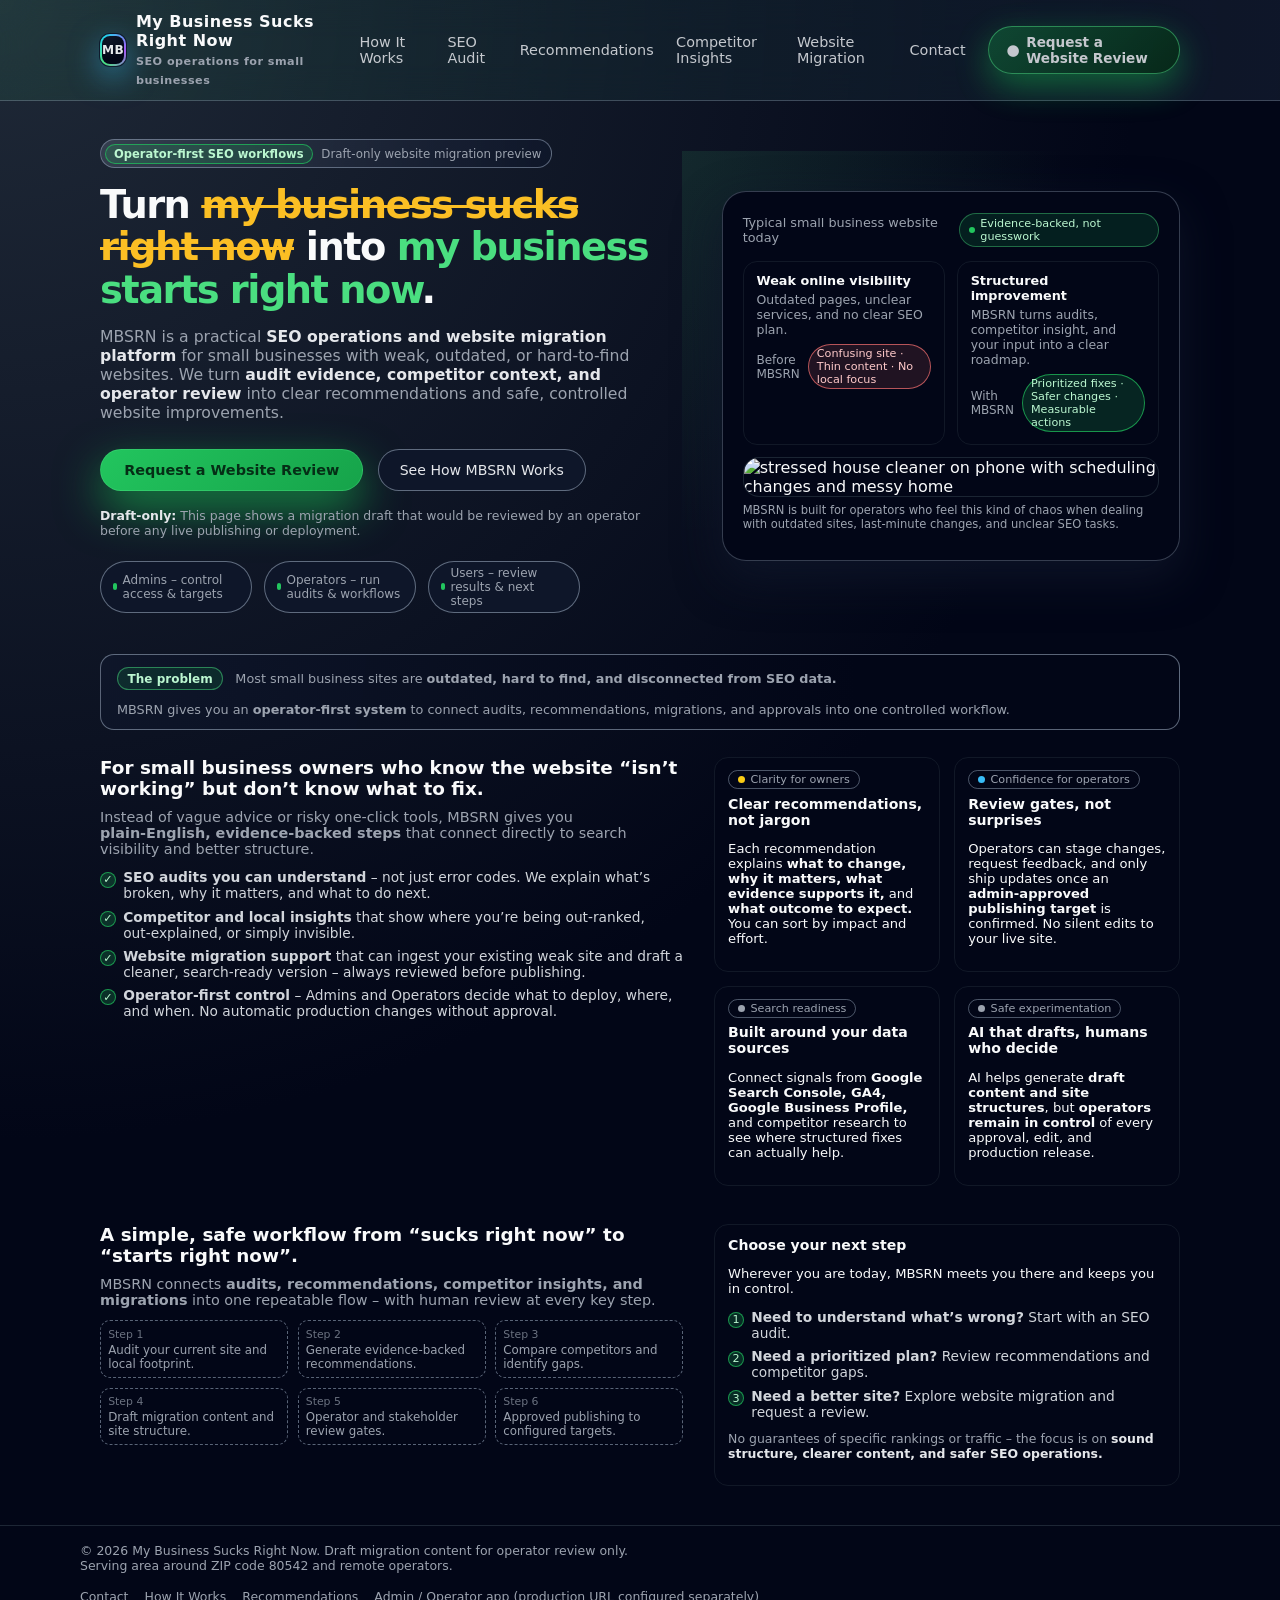
==== index.html @ 3b5ef126 "[MBSRN Migration] site=df16ee39-faa4-4af4-ae16-36aeb5d1288b artifact=v10" ====
<!DOCTYPE html>
<html lang="en">
<head>
  <meta charset="utf-8" />
  <title>MBSRN – Practical SEO & Website Migration for Small Businesses</title>
  <meta name="viewport" content="width=device-width, initial-scale=1" />
  <meta name="description" content="MBSRN helps small business operators move from weak website visibility to prioritized SEO action with audits, competitor context, and actionable recommendations." />
  <meta name="robots" content="noindex, nofollow" />
  <!-- DRAFT-ONLY: This static file is a migration draft for operator review. Do not treat as a production deployment without explicit approval. -->
  <style>
    :root {
      --bg: #050816;
      --bg-alt: #0c1020;
      --accent: #4ade80;
      --accent-soft: rgba(74, 222, 128, 0.12);
      --accent-border: rgba(74, 222, 128, 0.4);
      --text: #f9fafb;
      --muted: #9ca3af;
      --danger: #f97373;
      --card: #0b1220;
      --border-subtle: #111827;
      --shadow-soft: 0 18px 45px rgba(15,23,42,0.8);
      --radius-lg: 14px;
      --radius-pill: 999px;
    }
    * { box-sizing: border-box; }
    body {
      margin: 0;
      font-family: system-ui, -apple-system, BlinkMacSystemFont, "Segoe UI", sans-serif;
      background: radial-gradient(circle at top left, #1f2937 0, #020617 55%);
      color: var(--text);
      -webkit-font-smoothing: antialiased;
    }
    a { color: inherit; text-decoration: none; }
    img { max-width: 100%; display: block; }
    .page {
      min-height: 100vh;
      display: flex;
      flex-direction: column;
    }
    header {
      position: sticky;
      top: 0;
      z-index: 20;
      backdrop-filter: blur(18px);
      background: radial-gradient(circle at top left, rgba(74,222,128,0.09), rgba(15,23,42,0.96));
      border-bottom: 1px solid rgba(148,163,184,0.35);
    }
    .nav {
      max-width: 1120px;
      margin: 0 auto;
      display: flex;
      align-items: center;
      justify-content: space-between;
      padding: 0.75rem 1.25rem;
    }
    .logo {
      display: flex;
      align-items: center;
      gap: 0.6rem;
      font-weight: 650;
      letter-spacing: 0.03em;
    }
    .logo-mark {
      width: 32px;
      height: 32px;
      border-radius: 10px;
      background: conic-gradient(from 210deg, #4ade80, #22d3ee, #a855f7, #4ade80);
      padding: 2px;
      box-shadow: 0 0 0 1px rgba(15,23,42,0.9), 0 10px 30px rgba(56,189,248,0.55);
    }
    .logo-inner {
      width: 100%;
      height: 100%;
      border-radius: 8px;
      background: radial-gradient(circle at 30% 0, #0f172a, #020617 70%);
      display: flex;
      align-items: center;
      justify-content: center;
      font-size: 0.76rem;
      font-weight: 700;
      color: #e5e7eb;
    }
    .logo-sub {
      font-size: 0.7rem;
      color: var(--muted);
      margin-top: -0.15rem;
    }
    .nav-links {
      display: flex;
      align-items: center;
      gap: 1.4rem;
      font-size: 0.9rem;
    }
    .nav-links a { color: #e5e7eb; opacity: 0.85; }
    .nav-links a:hover { opacity: 1; }
    .nav-cta {
      padding: 0.45rem 1.1rem;
      border-radius: var(--radius-pill);
      border: 1px solid rgba(74, 222, 128, 0.6);
      background: linear-gradient(135deg, rgba(22,163,74,0.4), rgba(5,46,22,0.9));
      color: #ecfdf5;
      font-size: 0.85rem;
      font-weight: 600;
      display: inline-flex;
      align-items: center;
      gap: 0.4rem;
      box-shadow: 0 12px 35px rgba(22,163,74,0.65);
    }
    .nav-cta span.icon {
      font-size: 0.95rem;
    }
    main {
      flex: 1;
    }
    .hero {
      max-width: 1120px;
      margin: 0 auto;
      padding: 2.4rem 1.25rem 2.6rem;
      display: grid;
      grid-template-columns: minmax(0, 1.4fr) minmax(0, 1.1fr);
      gap: 2.4rem;
      align-items: center;
    }
    .hero-kicker {
      display: inline-flex;
      align-items: center;
      gap: 0.55rem;
      padding: 0.2rem 0.6rem 0.2rem 0.25rem;
      border-radius: 999px;
      border: 1px solid rgba(148,163,184,0.55);
      background: radial-gradient(circle at top left, rgba(148,163,184,0.22), rgba(15,23,42,0.96));
      color: var(--muted);
      font-size: 0.74rem;
      margin-bottom: 1rem;
    }
    .hero-kicker-pill {
      padding: 0.14rem 0.5rem;
      border-radius: 999px;
      background: rgba(34,197,94,0.16);
      border: 1px solid rgba(34,197,94,0.7);
      color: #bbf7d0;
      font-weight: 600;
      font-size: 0.72rem;
    }
    .hero-title {
      font-size: clamp(2.1rem, 3vw, 2.7rem);
      line-height: 1.1;
      margin: 0 0 0.6rem;
      letter-spacing: -0.04em;
    }
    .hero-title span.bad {
      color: #fbbf24;
      text-decoration: line-through;
      text-decoration-thickness: 3px;
    }
    .hero-title span.good {
      color: var(--accent);
    }
    .hero-subtitle {
      font-size: 0.98rem;
      color: var(--muted);
      max-width: 34rem;
    }
    .hero-subtitle strong {
      color: #e5e7eb;
      font-weight: 600;
    }
    .hero-ctas {
      display: flex;
      flex-wrap: wrap;
      gap: 0.9rem;
      margin: 1.7rem 0 1.1rem;
    }
    .btn-primary {
      padding: 0.75rem 1.45rem;
      border-radius: var(--radius-pill);
      border: 1px solid var(--accent-border);
      background: linear-gradient(135deg, #22c55e, #16a34a);
      color: #052e16;
      font-size: 0.9rem;
      font-weight: 650;
      box-shadow: 0 18px 45px rgba(22,163,74,0.8);
      display: inline-flex;
      align-items: center;
      gap: 0.5rem;
    }
    .btn-secondary {
      padding: 0.7rem 1.3rem;
      border-radius: var(--radius-pill);
      border: 1px solid rgba(148,163,184,0.6);
      background: rgba(15,23,42,0.98);
      color: #e5e7eb;
      font-size: 0.88rem;
      display: inline-flex;
      align-items: center;
      gap: 0.45rem;
    }
    .hero-footnote {
      font-size: 0.78rem;
      color: var(--muted);
    }
    .hero-footnote strong { color: #e5e7eb; }
    .hero-roles {
      display: grid;
      grid-template-columns: repeat(3, minmax(0, 1fr));
      gap: 0.75rem;
      margin-top: 1.4rem;
      max-width: 30rem;
    }
    .pill {
      border-radius: 999px;
      padding: 0.25rem 0.75rem;
      border: 1px solid rgba(148,163,184,0.6);
      font-size: 0.75rem;
      color: var(--muted);
      display: inline-flex;
      align-items: center;
      gap: 0.35rem;
      background: rgba(15,23,42,0.96);
    }
    .pill-dot {
      width: 7px;
      height: 7px;
      border-radius: 999px;
      background: #22c55e;
    }
    .hero-visual {
      position: relative;
    }
    .hero-card {
      background: radial-gradient(circle at top left, #020617, #020617 55%, #020617 100%);
      border-radius: 24px;
      border: 1px solid rgba(148,163,184,0.35);
      box-shadow: var(--shadow-soft);
      padding: 1.3rem 1.25rem 1.1rem;
      position: relative;
      overflow: hidden;
    }
    .hero-card-header {
      display: flex;
      justify-content: space-between;
      align-items: center;
      margin-bottom: 0.9rem;
      font-size: 0.8rem;
      color: var(--muted);
    }
    .hero-tag {
      padding: 0.18rem 0.6rem;
      border-radius: 999px;
      border: 1px solid rgba(74,222,128,0.4);
      background: rgba(22,163,74,0.16);
      color: #bbf7d0;
      font-size: 0.7rem;
      display: inline-flex;
      align-items: center;
      gap: 0.35rem;
    }
    .hero-tag-dot {
      width: 6px;
      height: 6px;
      border-radius: 999px;
      background: #22c55e;
    }
    .hero-grid {
      display: grid;
      grid-template-columns: repeat(2, minmax(0, 1fr));
      gap: 0.75rem;
      font-size: 0.78rem;
    }
    .hero-box {
      border-radius: 14px;
      border: 1px solid var(--border-subtle);
      background: linear-gradient(135deg, #020617, #020617 70%, #020617 100%);
      padding: 0.7rem 0.8rem;
    }
    .hero-box h3 {
      margin: 0 0 0.25rem;
      font-size: 0.8rem;
    }
    .hero-box p {
      margin: 0;
      color: var(--muted);
      font-size: 0.78rem;
    }
    .hero-metric-row {
      display: flex;
      align-items: center;
      gap: 0.5rem;
      margin-top: 0.4rem;
    }
    .hero-metric-label { color: #9ca3af; font-size: 0.75rem; }
    .hero-metric-pill {
      border-radius: 999px;
      padding: 0.15rem 0.5rem;
      font-size: 0.7rem;
    }
    .hero-metric-pill.bad {
      background: rgba(248,113,113,0.12);
      color: #fecaca;
      border: 1px solid rgba(248,113,113,0.7);
    }
    .hero-metric-pill.good {
      background: rgba(34,197,94,0.16);
      color: #bbf7d0;
      border: 1px solid rgba(34,197,94,0.7);
    }
    .hero-image-wrapper {
      margin-top: 0.8rem;
      border-radius: 16px;
      overflow: hidden;
      border: 1px solid rgba(31,41,55,0.9);
      background: #020617;
    }
    .hero-image-note {
      font-size: 0.72rem;
      color: var(--muted);
      margin-top: 0.35rem;
    }
    .hero-orbit {
      position: absolute;
      inset: -40px;
      background: radial-gradient(circle at top left, rgba(74,222,128,0.26), transparent 55%);
      opacity: 0.4;
      pointer-events: none;
    }
    .banner {
      max-width: 1120px;
      margin: 0 auto 1.7rem;
      padding: 0 1.25rem;
    }
    .banner-inner {
      border-radius: var(--radius-lg);
      border: 1px solid rgba(148,163,184,0.6);
      background: radial-gradient(circle at top left, rgba(15,23,42,0.96), #020617 70%);
      padding: 0.75rem 1rem;
      display: flex;
      flex-wrap: wrap;
      gap: 0.75rem;
      align-items: center;
      font-size: 0.8rem;
      color: var(--muted);
    }
    .badge-soft {
      border-radius: 999px;
      border: 1px solid rgba(74,222,128,0.5);
      background: rgba(22,163,74,0.16);
      color: #bbf7d0;
      padding: 0.2rem 0.6rem;
      font-size: 0.75rem;
      font-weight: 600;
    }
    .columns {
      max-width: 1120px;
      margin: 0 auto 2.4rem;
      padding: 0 1.25rem;
      display: grid;
      grid-template-columns: minmax(0, 1.25fr) minmax(0, 1fr);
      gap: 1.9rem;
      align-items: flex-start;
    }
    .section-title {
      font-size: 1.15rem;
      margin: 0 0 0.6rem;
    }
    .section-subtitle {
      margin: 0 0 0.8rem;
      font-size: 0.9rem;
      color: var(--muted);
    }
    .check-list { list-style: none; padding: 0; margin: 0; font-size: 0.86rem; }
    .check-list li {
      display: flex;
      gap: 0.45rem;
      margin-bottom: 0.45rem;
      color: #d1d5db;
    }
    .check-icon {
      width: 16px;
      height: 16px;
      border-radius: 999px;
      background: rgba(34,197,94,0.2);
      border: 1px solid rgba(34,197,94,0.7);
      display: flex;
      align-items: center;
      justify-content: center;
      font-size: 0.7rem;
      color: #bbf7d0;
      flex-shrink: 0;
      margin-top: 0.15rem;
    }
    .card-grid {
      display: grid;
      grid-template-columns: repeat(2, minmax(0, 1fr));
      gap: 0.85rem;
    }
    .card {
      border-radius: var(--radius-lg);
      border: 1px solid var(--border-subtle);
      background: linear-gradient(145deg, #020617, #020617 65%, #020617 100%);
      padding: 0.75rem 0.85rem;
      font-size: 0.82rem;
    }
    .card h3 {
      margin: 0 0 0.35rem;
      font-size: 0.88rem;
    }
    .pill-label {
      display: inline-flex;
      align-items: center;
      gap: 0.35rem;
      border-radius: 999px;
      border: 1px solid rgba(148,163,184,0.5);
      padding: 0.14rem 0.55rem;
      font-size: 0.7rem;
      color: var(--muted);
      margin-bottom: 0.4rem;
    }
    .pill-dot.yellow {
      width: 7px; height: 7px; border-radius: 999px; background: #facc15;
    }
    .pill-dot.blue {
      width: 7px; height: 7px; border-radius: 999px; background: #38bdf8;
    }
    .pill-dot.gray {
      width: 7px; height: 7px; border-radius: 999px; background: #9ca3af;
    }
    .mini-grid {
      display: grid;
      grid-template-columns: repeat(3, minmax(0, 1fr));
      gap: 0.6rem;
      margin-top: 0.5rem;
      font-size: 0.74rem;
    }
    .mini-card {
      border-radius: 10px;
      border: 1px dashed rgba(148,163,184,0.6);
      padding: 0.38rem 0.45rem;
      color: var(--muted);
    }
    .mini-label {
      display: block;
      font-size: 0.68rem;
      color: #6b7280;
      margin-bottom: 0.15rem;
    }
    footer {
      border-top: 1px solid rgba(31,41,55,0.95);
      background: #020617;
      padding: 1.1rem 1.25rem 1.6rem;
      font-size: 0.78rem;
      color: var(--muted);
    }
    .footer-inner {
      max-width: 1120px;
      margin: 0 auto;
      display: flex;
      justify-content: space-between;
      gap: 1rem;
      flex-wrap: wrap;
      align-items: center;
    }
    .footer-links { display: flex; gap: 1rem; flex-wrap: wrap; }
    .footer-links a { color: var(--muted); }
    @media (max-width: 900px) {
      .hero {
        grid-template-columns: minmax(0, 1fr);
        padding-top: 2rem;
      }
      .hero-visual { order: -1; }
      .columns {
        grid-template-columns: minmax(0, 1fr);
      }
    }
    @media (max-width: 720px) {
      .nav-links { display: none; }
      .hero-card { padding: 1.05rem 1rem; }
      .card-grid { grid-template-columns: minmax(0, 1fr); }
      .hero-roles { grid-template-columns: minmax(0, 1fr); }
    }
  </style>

  <script async src="https://www.googletagmanager.com/gtag/js?id=G-TW1JKRGXTP"></script>
<script>
  window.dataLayer = window.dataLayer || [];
  function gtag(){dataLayer.push(arguments);}
  gtag('js', new Date());
  gtag('config', 'G-TW1JKRGXTP');
</script>
</head>
<body>
<div class="page">
  <header>
    <div class="nav">
      <a class="logo" href="index.html">
        <span class="logo-mark"><span class="logo-inner">MB</span></span>
        <span>
          <span>My Business Sucks Right Now</span><br />
          <span class="logo-sub">SEO operations for small businesses</span>
        </span>
      </a>
      <nav class="nav-links" aria-label="Primary">
        <a href="how-it-works.html">How It Works</a>
        <a href="how-it-works.html#seo-audit">SEO Audit</a>
        <a href="recommendations-competitors.html">Recommendations</a>
        <a href="recommendations-competitors.html#competitors">Competitor Insights</a>
        <a href="migration-contact.html">Website Migration</a>
        <a href="migration-contact.html#contact">Contact</a>
        <a class="nav-cta" href="migration-contact.html#contact">
          <span class="icon">●</span>
          <span>Request a Website Review</span>
        </a>
      </nav>
    </div>
  </header>

  <main>
    <section class="hero" aria-labelledby="hero-heading">
      <div>
        <div class="hero-kicker">
          <span class="hero-kicker-pill">Operator‑first SEO workflows</span>
          <span>Draft-only website migration preview</span>
        </div>
        <h1 id="hero-heading" class="hero-title">
          Turn <span class="bad">my business sucks right now</span> into
          <span class="good">my business starts right now</span>.
        </h1>
        <p class="hero-subtitle">
          MBSRN is a practical <strong>SEO operations and website migration platform</strong>
          for small businesses with weak, outdated, or hard‑to‑find websites.
          We turn <strong>audit evidence, competitor context, and operator review</strong>
          into clear recommendations and safe, controlled website improvements.
        </p>
        <div class="hero-ctas">
          <a class="btn-primary" href="migration-contact.html#contact">
            <span>Request a Website Review</span>
          </a>
          <a class="btn-secondary" href="how-it-works.html#seo-audit">
            <span>See How MBSRN Works</span>
          </a>
        </div>
        <p class="hero-footnote">
          <strong>Draft-only:</strong> This page shows a migration draft that would be
          reviewed by an operator before any live publishing or deployment.
        </p>
        <div class="hero-roles" aria-label="Roles MBSRN supports">
          <div class="pill"><span class="pill-dot"></span>Admins – control access & targets</div>
          <div class="pill"><span class="pill-dot"></span>Operators – run audits & workflows</div>
          <div class="pill"><span class="pill-dot"></span>Users – review results & next steps</div>
        </div>
      </div>
      <div class="hero-visual" aria-hidden="true">
        <div class="hero-orbit"></div>
        <div class="hero-card">
          <div class="hero-card-header">
            <span>Typical small business website today</span>
            <span class="hero-tag"><span class="hero-tag-dot"></span>Evidence‑backed, not guesswork</span>
          </div>
          <div class="hero-grid">
            <div class="hero-box">
              <h3>Weak online visibility</h3>
              <p>Outdated pages, unclear services, and no clear SEO plan.</p>
              <div class="hero-metric-row">
                <span class="hero-metric-label">Before MBSRN</span>
                <span class="hero-metric-pill bad">Confusing site · Thin content · No local focus</span>
              </div>
            </div>
            <div class="hero-box">
              <h3>Structured improvement</h3>
              <p>MBSRN turns audits, competitor insight, and your input into a clear roadmap.</p>
              <div class="hero-metric-row">
                <span class="hero-metric-label">With MBSRN</span>
                <span class="hero-metric-pill good">Prioritized fixes · Safer changes · Measurable actions</span>
              </div>
            </div>
          </div>
          <div class="hero-image-wrapper">
            <!-- Selected operator-provided media asset: stressed cleaner (pain of chaotic workflows) -->
            <img src="upl-add6d566-2f96-420b-a536-976d269c4150" alt="stressed house cleaner on phone with scheduling changes and messy home" />
          </div>
          <p class="hero-image-note">MBSRN is built for operators who feel this kind of chaos when dealing with outdated sites, last‑minute changes, and unclear SEO tasks.</p>
        </div>
      </div>
    </section>

    <section class="banner" aria-label="Core problem and promise">
      <div class="banner-inner">
        <span class="badge-soft">The problem</span>
        <span>Most small business sites are <strong>outdated, hard to find, and disconnected from SEO data.</strong></span>
        <span>MBSRN gives you an <strong>operator‑first system</strong> to connect audits, recommendations, migrations, and approvals into one controlled workflow.</span>
      </div>
    </section>

    <section class="columns" aria-labelledby="why-heading">
      <div>
        <h2 id="why-heading" class="section-title">For small business owners who know the website “isn’t working” but don’t know what to fix.</h2>
        <p class="section-subtitle">
          Instead of vague advice or risky one‑click tools, MBSRN gives you
          <strong>plain‑English, evidence‑backed steps</strong> that connect directly to search visibility and better structure.
        </p>
        <ul class="check-list">
          <li>
            <span class="check-icon">✓</span>
            <span><strong>SEO audits you can understand</strong> – not just error codes. We explain what’s broken, why it matters, and what to do next.</span>
          </li>
          <li>
            <span class="check-icon">✓</span>
            <span><strong>Competitor and local insights</strong> that show where you’re being out‑ranked, out‑explained, or simply invisible.</span>
          </li>
          <li>
            <span class="check-icon">✓</span>
            <span><strong>Website migration support</strong> that can ingest your existing weak site and draft a cleaner, search‑ready version – always reviewed before publishing.</span>
          </li>
          <li>
            <span class="check-icon">✓</span>
            <span><strong>Operator‑first control</strong> – Admins and Operators decide what to deploy, where, and when. No automatic production changes without approval.</span>
          </li>
        </ul>
      </div>
      <div>
        <div class="card-grid" aria-label="Key benefits">
          <article class="card">
            <span class="pill-label"><span class="pill-dot yellow"></span>Clarity for owners</span>
            <h3>Clear recommendations, not jargon</h3>
            <p>
              Each recommendation explains <strong>what to change, why it matters, what evidence supports it,</strong>
              and <strong>what outcome to expect.</strong> You can sort by impact and effort.
            </p>
          </article>
          <article class="card">
            <span class="pill-label"><span class="pill-dot blue"></span>Confidence for operators</span>
            <h3>Review gates, not surprises</h3>
            <p>
              Operators can stage changes, request feedback, and only ship updates once an
              <strong>admin‑approved publishing target</strong> is confirmed. No silent edits to your live site.
            </p>
          </article>
          <article class="card">
            <span class="pill-label"><span class="pill-dot gray"></span>Search readiness</span>
            <h3>Built around your data sources</h3>
            <p>
              Connect signals from <strong>Google Search Console, GA4, Google Business Profile,</strong>
              and competitor research to see where structured fixes can actually help.
            </p>
          </article>
          <article class="card">
            <span class="pill-label"><span class="pill-dot gray"></span>Safe experimentation</span>
            <h3>AI that drafts, humans who decide</h3>
            <p>
              AI helps generate <strong>draft content and site structures</strong>, but
              <strong>operators remain in control</strong> of every approval, edit, and production release.
            </p>
          </article>
        </div>
      </div>
    </section>

    <section class="columns" aria-labelledby="workflow-heading">
      <div>
        <h2 id="workflow-heading" class="section-title">A simple, safe workflow from “sucks right now” to “starts right now”.</h2>
        <p class="section-subtitle">
          MBSRN connects <strong>audits, recommendations, competitor insights, and migrations</strong>
          into one repeatable flow – with human review at every key step.
        </p>
        <div class="mini-grid">
          <div class="mini-card">
            <span class="mini-label">Step 1</span>
            Audit your current site and local footprint.
          </div>
          <div class="mini-card">
            <span class="mini-label">Step 2</span>
            Generate evidence‑backed recommendations.
          </div>
          <div class="mini-card">
            <span class="mini-label">Step 3</span>
            Compare competitors and identify gaps.
          </div>
          <div class="mini-card">
            <span class="mini-label">Step 4</span>
            Draft migration content and site structure.
          </div>
          <div class="mini-card">
            <span class="mini-label">Step 5</span>
            Operator and stakeholder review gates.
          </div>
          <div class="mini-card">
            <span class="mini-label">Step 6</span>
            Approved publishing to configured targets.
          </div>
        </div>
      </div>
      <div>
        <div class="card" aria-label="Next actions">
          <h3>Choose your next step</h3>
          <p>
            Wherever you are today, MBSRN meets you there and keeps you in control.
          </p>
          <ul class="check-list">
            <li><span class="check-icon">1</span><span><strong>Need to understand what’s wrong?</strong> <a href="how-it-works.html#seo-audit">Start with an SEO audit.</a></span></li>
            <li><span class="check-icon">2</span><span><strong>Need a prioritized plan?</strong> <a href="recommendations-competitors.html">Review recommendations and competitor gaps.</a></span></li>
            <li><span class="check-icon">3</span><span><strong>Need a better site?</strong> <a href="migration-contact.html">Explore website migration and request a review.</a></span></li>
          </ul>
          <p class="hero-footnote" style="margin-top:0.7rem;">
            No guarantees of specific rankings or traffic – the focus is on <strong>sound structure, clearer content, and safer SEO operations.</strong>
          </p>
        </div>
      </div>
    </section>
  </main>

  <footer>
    <div class="footer-inner">
      <div>
        <div>© <span id="year">2026</span> My Business Sucks Right Now. Draft migration content for operator review only.</div>
        <div>Serving area around ZIP code 80542 and remote operators.</div>
      </div>
      <div class="footer-links">
        <a href="migration-contact.html#contact">Contact</a>
        <a href="how-it-works.html">How It Works</a>
        <a href="recommendations-competitors.html">Recommendations</a>
        <a href="#" aria-disabled="true">Admin / Operator app (production URL configured separately)</a>
      </div>
    </div>
  </footer>
</div>
<script>
  document.getElementById('year').textContent = new Date().getFullYear();
  // DRAFT-ONLY: Analytics, tag managers, and production app links are intentionally omitted.
</script>
</body>
</html>
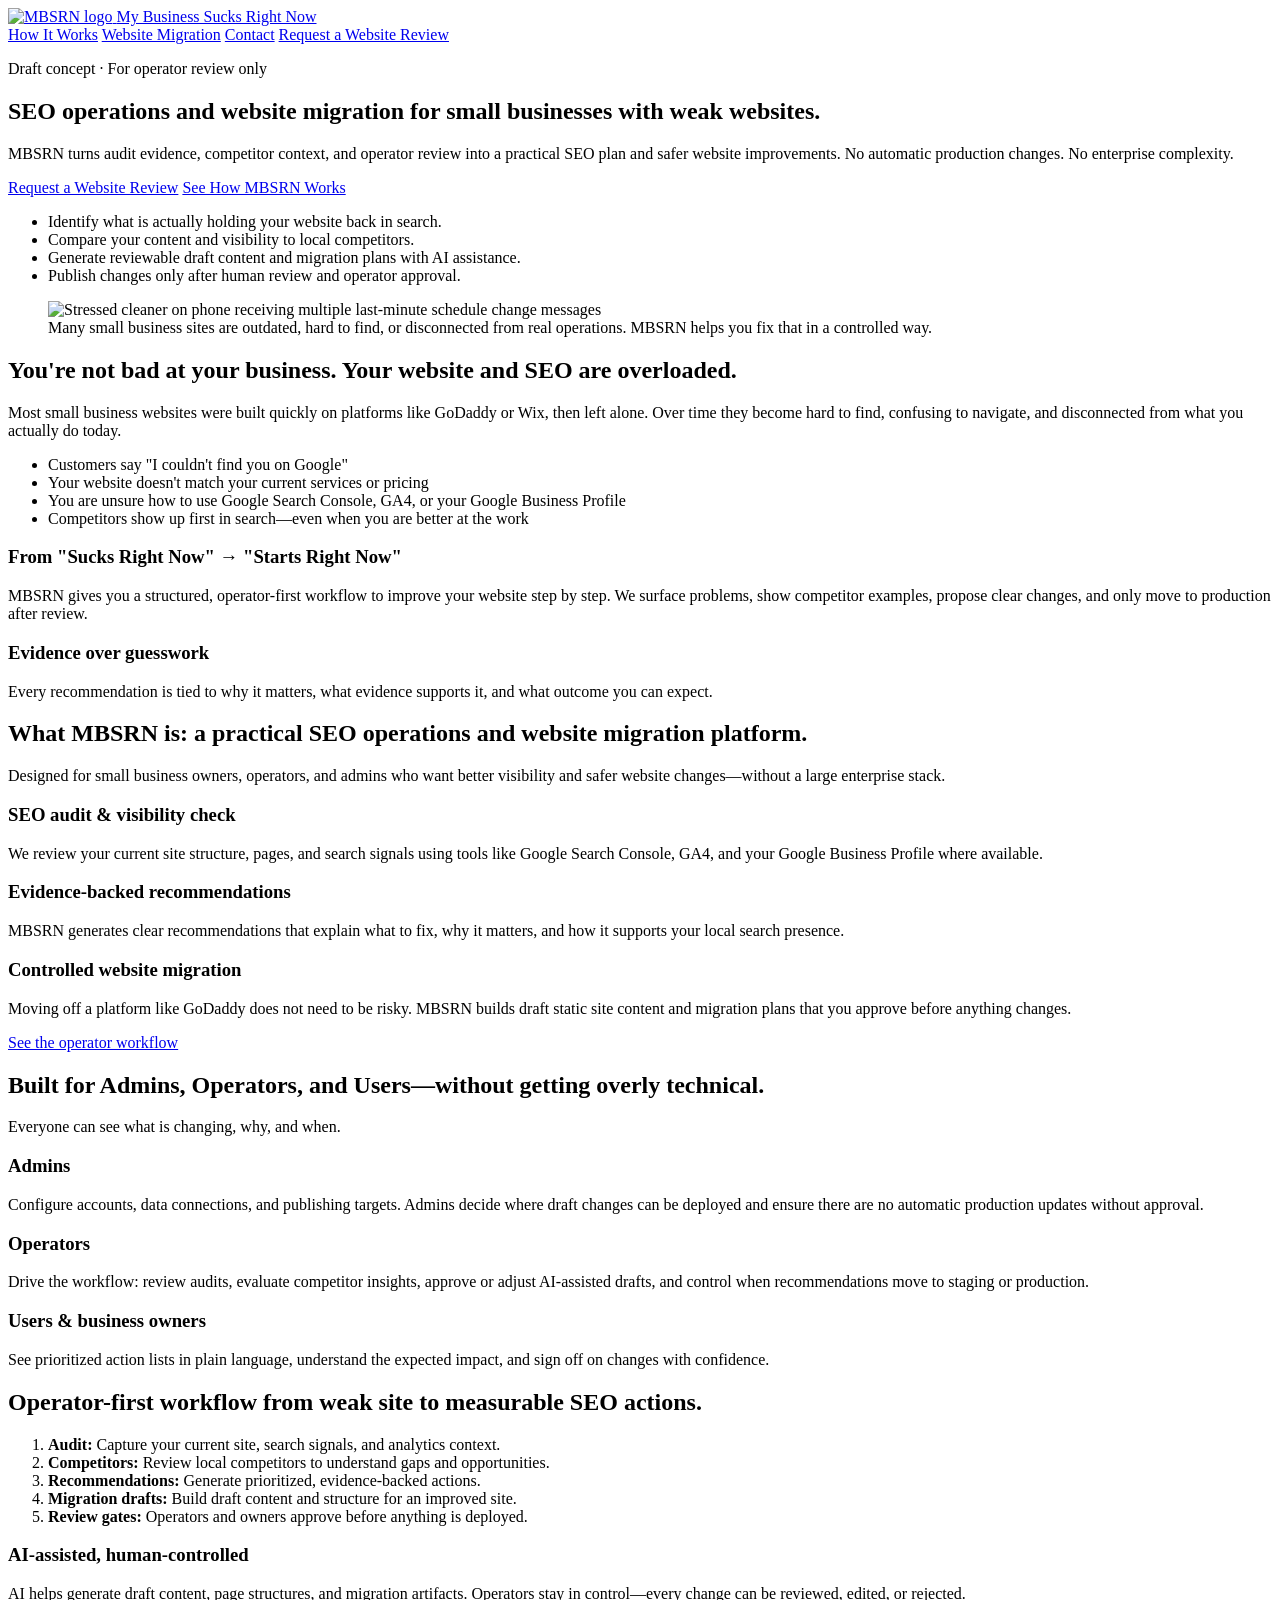
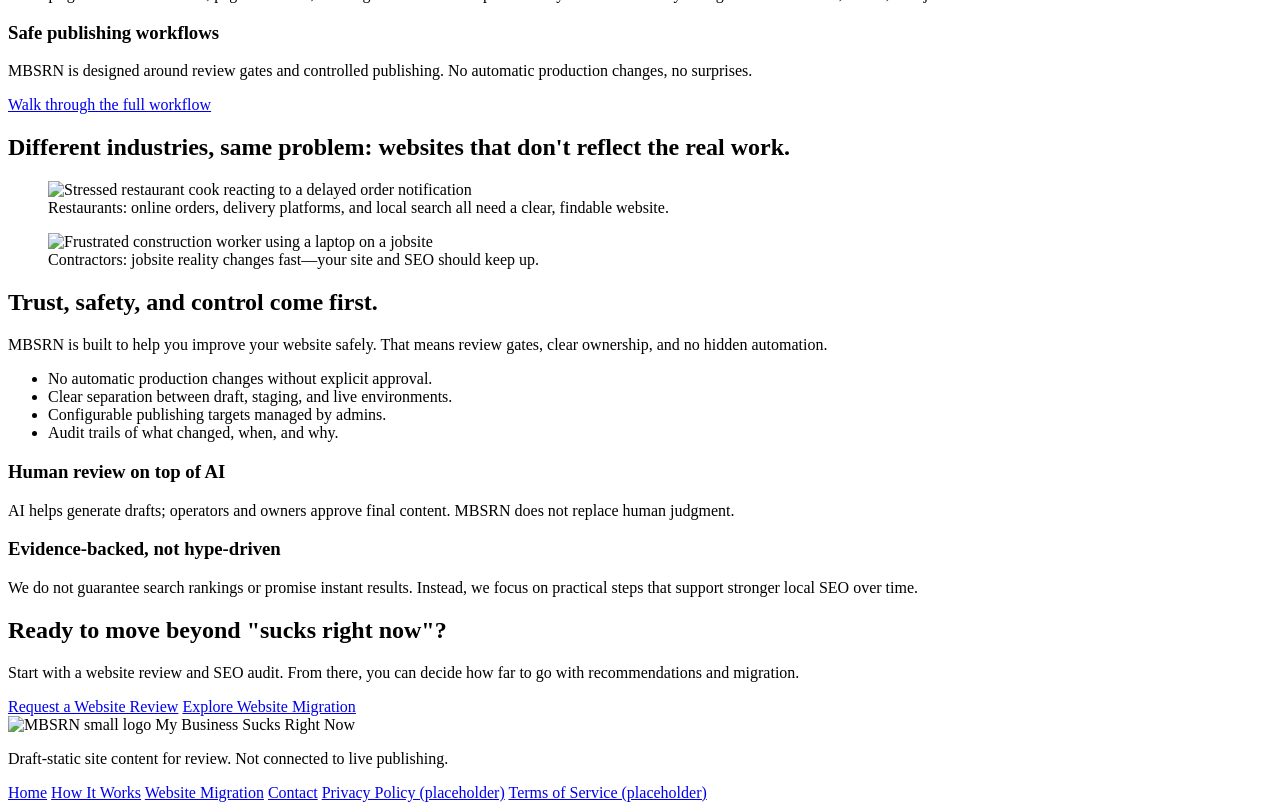
==== commit f66a6ebb: "[MBSRN Migration] site=df16ee39-faa4-4af4-ae16-36aeb5d1288b artifact=v15" ====
--- a/index.html
+++ b/index.html
@@ -1,484 +1,14 @@
 <!DOCTYPE html>
 <html lang="en">
 <head>
-  <meta charset="utf-8" />
-  <title>MBSRN – Practical SEO & Website Migration for Small Businesses</title>
+  <!-- DRAFT ONLY: This is a non-production static mockup generated for operator review. -->
+  <meta charset="UTF-8" />
+  <title>My Business Sucks Right Now | SEO Operations & Website Migration for Small Businesses</title>
   <meta name="viewport" content="width=device-width, initial-scale=1" />
-  <meta name="description" content="MBSRN helps small business operators move from weak website visibility to prioritized SEO action with audits, competitor context, and actionable recommendations." />
-  <meta name="robots" content="noindex, nofollow" />
-  <!-- DRAFT-ONLY: This static file is a migration draft for operator review. Do not treat as a production deployment without explicit approval. -->
-  <style>
-    :root {
-      --bg: #050816;
-      --bg-alt: #0c1020;
-      --accent: #4ade80;
-      --accent-soft: rgba(74, 222, 128, 0.12);
-      --accent-border: rgba(74, 222, 128, 0.4);
-      --text: #f9fafb;
-      --muted: #9ca3af;
-      --danger: #f97373;
-      --card: #0b1220;
-      --border-subtle: #111827;
-      --shadow-soft: 0 18px 45px rgba(15,23,42,0.8);
-      --radius-lg: 14px;
-      --radius-pill: 999px;
-    }
-    * { box-sizing: border-box; }
-    body {
-      margin: 0;
-      font-family: system-ui, -apple-system, BlinkMacSystemFont, "Segoe UI", sans-serif;
-      background: radial-gradient(circle at top left, #1f2937 0, #020617 55%);
-      color: var(--text);
-      -webkit-font-smoothing: antialiased;
-    }
-    a { color: inherit; text-decoration: none; }
-    img { max-width: 100%; display: block; }
-    .page {
-      min-height: 100vh;
-      display: flex;
-      flex-direction: column;
-    }
-    header {
-      position: sticky;
-      top: 0;
-      z-index: 20;
-      backdrop-filter: blur(18px);
-      background: radial-gradient(circle at top left, rgba(74,222,128,0.09), rgba(15,23,42,0.96));
-      border-bottom: 1px solid rgba(148,163,184,0.35);
-    }
-    .nav {
-      max-width: 1120px;
-      margin: 0 auto;
-      display: flex;
-      align-items: center;
-      justify-content: space-between;
-      padding: 0.75rem 1.25rem;
-    }
-    .logo {
-      display: flex;
-      align-items: center;
-      gap: 0.6rem;
-      font-weight: 650;
-      letter-spacing: 0.03em;
-    }
-    .logo-mark {
-      width: 32px;
-      height: 32px;
-      border-radius: 10px;
-      background: conic-gradient(from 210deg, #4ade80, #22d3ee, #a855f7, #4ade80);
-      padding: 2px;
-      box-shadow: 0 0 0 1px rgba(15,23,42,0.9), 0 10px 30px rgba(56,189,248,0.55);
-    }
-    .logo-inner {
-      width: 100%;
-      height: 100%;
-      border-radius: 8px;
-      background: radial-gradient(circle at 30% 0, #0f172a, #020617 70%);
-      display: flex;
-      align-items: center;
-      justify-content: center;
-      font-size: 0.76rem;
-      font-weight: 700;
-      color: #e5e7eb;
-    }
-    .logo-sub {
-      font-size: 0.7rem;
-      color: var(--muted);
-      margin-top: -0.15rem;
-    }
-    .nav-links {
-      display: flex;
-      align-items: center;
-      gap: 1.4rem;
-      font-size: 0.9rem;
-    }
-    .nav-links a { color: #e5e7eb; opacity: 0.85; }
-    .nav-links a:hover { opacity: 1; }
-    .nav-cta {
-      padding: 0.45rem 1.1rem;
-      border-radius: var(--radius-pill);
-      border: 1px solid rgba(74, 222, 128, 0.6);
-      background: linear-gradient(135deg, rgba(22,163,74,0.4), rgba(5,46,22,0.9));
-      color: #ecfdf5;
-      font-size: 0.85rem;
-      font-weight: 600;
-      display: inline-flex;
-      align-items: center;
-      gap: 0.4rem;
-      box-shadow: 0 12px 35px rgba(22,163,74,0.65);
-    }
-    .nav-cta span.icon {
-      font-size: 0.95rem;
-    }
-    main {
-      flex: 1;
-    }
-    .hero {
-      max-width: 1120px;
-      margin: 0 auto;
-      padding: 2.4rem 1.25rem 2.6rem;
-      display: grid;
-      grid-template-columns: minmax(0, 1.4fr) minmax(0, 1.1fr);
-      gap: 2.4rem;
-      align-items: center;
-    }
-    .hero-kicker {
-      display: inline-flex;
-      align-items: center;
-      gap: 0.55rem;
-      padding: 0.2rem 0.6rem 0.2rem 0.25rem;
-      border-radius: 999px;
-      border: 1px solid rgba(148,163,184,0.55);
-      background: radial-gradient(circle at top left, rgba(148,163,184,0.22), rgba(15,23,42,0.96));
-      color: var(--muted);
-      font-size: 0.74rem;
-      margin-bottom: 1rem;
-    }
-    .hero-kicker-pill {
-      padding: 0.14rem 0.5rem;
-      border-radius: 999px;
-      background: rgba(34,197,94,0.16);
-      border: 1px solid rgba(34,197,94,0.7);
-      color: #bbf7d0;
-      font-weight: 600;
-      font-size: 0.72rem;
-    }
-    .hero-title {
-      font-size: clamp(2.1rem, 3vw, 2.7rem);
-      line-height: 1.1;
-      margin: 0 0 0.6rem;
-      letter-spacing: -0.04em;
-    }
-    .hero-title span.bad {
-      color: #fbbf24;
-      text-decoration: line-through;
-      text-decoration-thickness: 3px;
-    }
-    .hero-title span.good {
-      color: var(--accent);
-    }
-    .hero-subtitle {
-      font-size: 0.98rem;
-      color: var(--muted);
-      max-width: 34rem;
-    }
-    .hero-subtitle strong {
-      color: #e5e7eb;
-      font-weight: 600;
-    }
-    .hero-ctas {
-      display: flex;
-      flex-wrap: wrap;
-      gap: 0.9rem;
-      margin: 1.7rem 0 1.1rem;
-    }
-    .btn-primary {
-      padding: 0.75rem 1.45rem;
-      border-radius: var(--radius-pill);
-      border: 1px solid var(--accent-border);
-      background: linear-gradient(135deg, #22c55e, #16a34a);
-      color: #052e16;
-      font-size: 0.9rem;
-      font-weight: 650;
-      box-shadow: 0 18px 45px rgba(22,163,74,0.8);
-      display: inline-flex;
-      align-items: center;
-      gap: 0.5rem;
-    }
-    .btn-secondary {
-      padding: 0.7rem 1.3rem;
-      border-radius: var(--radius-pill);
-      border: 1px solid rgba(148,163,184,0.6);
-      background: rgba(15,23,42,0.98);
-      color: #e5e7eb;
-      font-size: 0.88rem;
-      display: inline-flex;
-      align-items: center;
-      gap: 0.45rem;
-    }
-    .hero-footnote {
-      font-size: 0.78rem;
-      color: var(--muted);
-    }
-    .hero-footnote strong { color: #e5e7eb; }
-    .hero-roles {
-      display: grid;
-      grid-template-columns: repeat(3, minmax(0, 1fr));
-      gap: 0.75rem;
-      margin-top: 1.4rem;
-      max-width: 30rem;
-    }
-    .pill {
-      border-radius: 999px;
-      padding: 0.25rem 0.75rem;
-      border: 1px solid rgba(148,163,184,0.6);
-      font-size: 0.75rem;
-      color: var(--muted);
-      display: inline-flex;
-      align-items: center;
-      gap: 0.35rem;
-      background: rgba(15,23,42,0.96);
-    }
-    .pill-dot {
-      width: 7px;
-      height: 7px;
-      border-radius: 999px;
-      background: #22c55e;
-    }
-    .hero-visual {
-      position: relative;
-    }
-    .hero-card {
-      background: radial-gradient(circle at top left, #020617, #020617 55%, #020617 100%);
-      border-radius: 24px;
-      border: 1px solid rgba(148,163,184,0.35);
-      box-shadow: var(--shadow-soft);
-      padding: 1.3rem 1.25rem 1.1rem;
-      position: relative;
-      overflow: hidden;
-    }
-    .hero-card-header {
-      display: flex;
-      justify-content: space-between;
-      align-items: center;
-      margin-bottom: 0.9rem;
-      font-size: 0.8rem;
-      color: var(--muted);
-    }
-    .hero-tag {
-      padding: 0.18rem 0.6rem;
-      border-radius: 999px;
-      border: 1px solid rgba(74,222,128,0.4);
-      background: rgba(22,163,74,0.16);
-      color: #bbf7d0;
-      font-size: 0.7rem;
-      display: inline-flex;
-      align-items: center;
-      gap: 0.35rem;
-    }
-    .hero-tag-dot {
-      width: 6px;
-      height: 6px;
-      border-radius: 999px;
-      background: #22c55e;
-    }
-    .hero-grid {
-      display: grid;
-      grid-template-columns: repeat(2, minmax(0, 1fr));
-      gap: 0.75rem;
-      font-size: 0.78rem;
-    }
-    .hero-box {
-      border-radius: 14px;
-      border: 1px solid var(--border-subtle);
-      background: linear-gradient(135deg, #020617, #020617 70%, #020617 100%);
-      padding: 0.7rem 0.8rem;
-    }
-    .hero-box h3 {
-      margin: 0 0 0.25rem;
-      font-size: 0.8rem;
-    }
-    .hero-box p {
-      margin: 0;
-      color: var(--muted);
-      font-size: 0.78rem;
-    }
-    .hero-metric-row {
-      display: flex;
-      align-items: center;
-      gap: 0.5rem;
-      margin-top: 0.4rem;
-    }
-    .hero-metric-label { color: #9ca3af; font-size: 0.75rem; }
-    .hero-metric-pill {
-      border-radius: 999px;
-      padding: 0.15rem 0.5rem;
-      font-size: 0.7rem;
-    }
-    .hero-metric-pill.bad {
-      background: rgba(248,113,113,0.12);
-      color: #fecaca;
-      border: 1px solid rgba(248,113,113,0.7);
-    }
-    .hero-metric-pill.good {
-      background: rgba(34,197,94,0.16);
-      color: #bbf7d0;
-      border: 1px solid rgba(34,197,94,0.7);
-    }
-    .hero-image-wrapper {
-      margin-top: 0.8rem;
-      border-radius: 16px;
-      overflow: hidden;
-      border: 1px solid rgba(31,41,55,0.9);
-      background: #020617;
-    }
-    .hero-image-note {
-      font-size: 0.72rem;
-      color: var(--muted);
-      margin-top: 0.35rem;
-    }
-    .hero-orbit {
-      position: absolute;
-      inset: -40px;
-      background: radial-gradient(circle at top left, rgba(74,222,128,0.26), transparent 55%);
-      opacity: 0.4;
-      pointer-events: none;
-    }
-    .banner {
-      max-width: 1120px;
-      margin: 0 auto 1.7rem;
-      padding: 0 1.25rem;
-    }
-    .banner-inner {
-      border-radius: var(--radius-lg);
-      border: 1px solid rgba(148,163,184,0.6);
-      background: radial-gradient(circle at top left, rgba(15,23,42,0.96), #020617 70%);
-      padding: 0.75rem 1rem;
-      display: flex;
-      flex-wrap: wrap;
-      gap: 0.75rem;
-      align-items: center;
-      font-size: 0.8rem;
-      color: var(--muted);
-    }
-    .badge-soft {
-      border-radius: 999px;
-      border: 1px solid rgba(74,222,128,0.5);
-      background: rgba(22,163,74,0.16);
-      color: #bbf7d0;
-      padding: 0.2rem 0.6rem;
-      font-size: 0.75rem;
-      font-weight: 600;
-    }
-    .columns {
-      max-width: 1120px;
-      margin: 0 auto 2.4rem;
-      padding: 0 1.25rem;
-      display: grid;
-      grid-template-columns: minmax(0, 1.25fr) minmax(0, 1fr);
-      gap: 1.9rem;
-      align-items: flex-start;
-    }
-    .section-title {
-      font-size: 1.15rem;
-      margin: 0 0 0.6rem;
-    }
-    .section-subtitle {
-      margin: 0 0 0.8rem;
-      font-size: 0.9rem;
-      color: var(--muted);
-    }
-    .check-list { list-style: none; padding: 0; margin: 0; font-size: 0.86rem; }
-    .check-list li {
-      display: flex;
-      gap: 0.45rem;
-      margin-bottom: 0.45rem;
-      color: #d1d5db;
-    }
-    .check-icon {
-      width: 16px;
-      height: 16px;
-      border-radius: 999px;
-      background: rgba(34,197,94,0.2);
-      border: 1px solid rgba(34,197,94,0.7);
-      display: flex;
-      align-items: center;
-      justify-content: center;
-      font-size: 0.7rem;
-      color: #bbf7d0;
-      flex-shrink: 0;
-      margin-top: 0.15rem;
-    }
-    .card-grid {
-      display: grid;
-      grid-template-columns: repeat(2, minmax(0, 1fr));
-      gap: 0.85rem;
-    }
-    .card {
-      border-radius: var(--radius-lg);
-      border: 1px solid var(--border-subtle);
-      background: linear-gradient(145deg, #020617, #020617 65%, #020617 100%);
-      padding: 0.75rem 0.85rem;
-      font-size: 0.82rem;
-    }
-    .card h3 {
-      margin: 0 0 0.35rem;
-      font-size: 0.88rem;
-    }
-    .pill-label {
-      display: inline-flex;
-      align-items: center;
-      gap: 0.35rem;
-      border-radius: 999px;
-      border: 1px solid rgba(148,163,184,0.5);
-      padding: 0.14rem 0.55rem;
-      font-size: 0.7rem;
-      color: var(--muted);
-      margin-bottom: 0.4rem;
-    }
-    .pill-dot.yellow {
-      width: 7px; height: 7px; border-radius: 999px; background: #facc15;
-    }
-    .pill-dot.blue {
-      width: 7px; height: 7px; border-radius: 999px; background: #38bdf8;
-    }
-    .pill-dot.gray {
-      width: 7px; height: 7px; border-radius: 999px; background: #9ca3af;
-    }
-    .mini-grid {
-      display: grid;
-      grid-template-columns: repeat(3, minmax(0, 1fr));
-      gap: 0.6rem;
-      margin-top: 0.5rem;
-      font-size: 0.74rem;
-    }
-    .mini-card {
-      border-radius: 10px;
-      border: 1px dashed rgba(148,163,184,0.6);
-      padding: 0.38rem 0.45rem;
-      color: var(--muted);
-    }
-    .mini-label {
-      display: block;
-      font-size: 0.68rem;
-      color: #6b7280;
-      margin-bottom: 0.15rem;
-    }
-    footer {
-      border-top: 1px solid rgba(31,41,55,0.95);
-      background: #020617;
-      padding: 1.1rem 1.25rem 1.6rem;
-      font-size: 0.78rem;
-      color: var(--muted);
-    }
-    .footer-inner {
-      max-width: 1120px;
-      margin: 0 auto;
-      display: flex;
-      justify-content: space-between;
-      gap: 1rem;
-      flex-wrap: wrap;
-      align-items: center;
-    }
-    .footer-links { display: flex; gap: 1rem; flex-wrap: wrap; }
-    .footer-links a { color: var(--muted); }
-    @media (max-width: 900px) {
-      .hero {
-        grid-template-columns: minmax(0, 1fr);
-        padding-top: 2rem;
-      }
-      .hero-visual { order: -1; }
-      .columns {
-        grid-template-columns: minmax(0, 1fr);
-      }
-    }
-    @media (max-width: 720px) {
-      .nav-links { display: none; }
-      .hero-card { padding: 1.05rem 1rem; }
-      .card-grid { grid-template-columns: minmax(0, 1fr); }
-      .hero-roles { grid-template-columns: minmax(0, 1fr); }
-    }
-  </style>
+  <meta name="description" content="MBSRN is an operator-first SEO and website migration platform that turns audits, competitor insights, and clear recommendations into safer, reviewable website improvements for small businesses." />
+  <link rel="icon" type="image/png" href="assets/images/mbsrn-fav-ico.png" />
+  <!-- Analytics placeholder: insert GA4 / GTM scripts here after operator and admin review. -->
+  <link rel="stylesheet" href="styles.css" />
 
   <script async src="https://www.googletagmanager.com/gtag/js?id=G-TW1JKRGXTP"></script>
 <script>
@@ -489,243 +19,266 @@
 </script>
 </head>
 <body>
-<div class="page">
-  <header>
-    <div class="nav">
-      <a class="logo" href="index.html">
-        <span class="logo-mark"><span class="logo-inner">MB</span></span>
-        <span>
-          <span>My Business Sucks Right Now</span><br />
-          <span class="logo-sub">SEO operations for small businesses</span>
-        </span>
-      </a>
-      <nav class="nav-links" aria-label="Primary">
-        <a href="how-it-works.html">How It Works</a>
-        <a href="how-it-works.html#seo-audit">SEO Audit</a>
-        <a href="recommendations-competitors.html">Recommendations</a>
-        <a href="recommendations-competitors.html#competitors">Competitor Insights</a>
-        <a href="migration-contact.html">Website Migration</a>
-        <a href="migration-contact.html#contact">Contact</a>
-        <a class="nav-cta" href="migration-contact.html#contact">
-          <span class="icon">●</span>
-          <span>Request a Website Review</span>
-        </a>
-      </nav>
-    </div>
-  </header>
-
-  <main>
-    <section class="hero" aria-labelledby="hero-heading">
-      <div>
-        <div class="hero-kicker">
-          <span class="hero-kicker-pill">Operator‑first SEO workflows</span>
-          <span>Draft-only website migration preview</span>
+<header class="site-header">
+  <div class="container header-inner">
+    <a href="index.html" class="logo-link">
+      <img src="assets/images/mbsrn-logo.png" alt="MBSRN logo" class="logo-main" />
+      <span class="logo-text">My Business Sucks Right Now</span>
+    </a>
+    <nav class="main-nav" aria-label="Main navigation">
+      <a href="how-it-works.html">How It Works</a>
+      <a href="website-migration.html">Website Migration</a>
+      <a href="contact.html">Contact</a>
+      <a href="contact.html" class="btn btn-primary btn-small">Request a Website Review</a>
+    </nav>
+  </div>
+</header>
+
+<main>
+  <!-- HERO -->
+  <section class="hero hero-split">
+    <div class="container hero-grid">
+      <div class="hero-copy">
+        <p class="eyebrow">Draft concept · For operator review only</p>
+        <h1>SEO operations and website migration for small businesses with weak websites.</h1>
+        <p class="hero-subtitle">
+          MBSRN turns audit evidence, competitor context, and operator review into a practical SEO plan and safer website improvements.
+          No automatic production changes. No enterprise complexity.
+        </p>
+        <div class="hero-actions">
+          <a href="contact.html" class="btn btn-primary">Request a Website Review</a>
+          <a href="how-it-works.html" class="btn btn-secondary">See How MBSRN Works</a>
         </div>
-        <h1 id="hero-heading" class="hero-title">
-          Turn <span class="bad">my business sucks right now</span> into
-          <span class="good">my business starts right now</span>.
-        </h1>
-        <p class="hero-subtitle">
-          MBSRN is a practical <strong>SEO operations and website migration platform</strong>
-          for small businesses with weak, outdated, or hard‑to‑find websites.
-          We turn <strong>audit evidence, competitor context, and operator review</strong>
-          into clear recommendations and safe, controlled website improvements.
-        </p>
-        <div class="hero-ctas">
-          <a class="btn-primary" href="migration-contact.html#contact">
-            <span>Request a Website Review</span>
-          </a>
-          <a class="btn-secondary" href="how-it-works.html#seo-audit">
-            <span>See How MBSRN Works</span>
-          </a>
+        <ul class="hero-bullets">
+          <li>Identify what is actually holding your website back in search.</li>
+          <li>Compare your content and visibility to local competitors.</li>
+          <li>Generate reviewable draft content and migration plans with AI assistance.</li>
+          <li>Publish changes only after human review and operator approval.</li>
+        </ul>
+      </div>
+      <div class="hero-media">
+        <figure class="hero-image-card">
+          <img src="assets/images/frust-cleaning-person-www.png" alt="Stressed cleaner on phone receiving multiple last-minute schedule change messages" />
+          <figcaption>Many small business sites are outdated, hard to find, or disconnected from real operations. MBSRN helps you fix that in a controlled way.</figcaption>
+        </figure>
+      </div>
+    </div>
+  </section>
+
+  <!-- PROBLEM SECTION -->
+  <section class="section-light">
+    <div class="container two-col">
+      <div>
+        <h2>You're not bad at your business. Your website and SEO are overloaded.</h2>
+        <p>
+          Most small business websites were built quickly on platforms like GoDaddy or Wix, then left alone.
+          Over time they become hard to find, confusing to navigate, and disconnected from what you actually do today.
+        </p>
+        <ul class="check-list">
+          <li>Customers say "I couldn't find you on Google"</li>
+          <li>Your website doesn't match your current services or pricing</li>
+          <li>You are unsure how to use Google Search Console, GA4, or your Google Business Profile</li>
+          <li>Competitors show up first in search—even when you are better at the work</li>
+        </ul>
+      </div>
+      <div class="card-grid small-gap">
+        <article class="card">
+          <h3>From "Sucks Right Now" → "Starts Right Now"</h3>
+          <p>
+            MBSRN gives you a structured, operator-first workflow to improve your website step by step.
+            We surface problems, show competitor examples, propose clear changes, and only move to production after review.
+          </p>
+        </article>
+        <article class="card card-muted">
+          <h3>Evidence over guesswork</h3>
+          <p>
+            Every recommendation is tied to why it matters, what evidence supports it, and what outcome you can expect.
+          </p>
+        </article>
+      </div>
+    </div>
+  </section>
+
+  <!-- WHAT MBSRN IS -->
+  <section class="section-dark">
+    <div class="container">
+      <div class="section-header">
+        <h2>What MBSRN is: a practical SEO operations and website migration platform.</h2>
+        <p>
+          Designed for small business owners, operators, and admins who want better visibility and safer website changes—without a large enterprise stack.
+        </p>
+      </div>
+      <div class="card-grid three-up">
+        <article class="card card-outline">
+          <h3>SEO audit & visibility check</h3>
+          <p>
+            We review your current site structure, pages, and search signals using tools like Google Search Console, GA4, and your Google Business Profile where available.
+          </p>
+        </article>
+        <article class="card card-outline">
+          <h3>Evidence-backed recommendations</h3>
+          <p>
+            MBSRN generates clear recommendations that explain what to fix, why it matters, and how it supports your local search presence.
+          </p>
+        </article>
+        <article class="card card-outline">
+          <h3>Controlled website migration</h3>
+          <p>
+            Moving off a platform like GoDaddy does not need to be risky. MBSRN builds draft static site content and migration plans that you approve before anything changes.
+          </p>
+        </article>
+      </div>
+      <div class="centered-cta">
+        <a href="how-it-works.html" class="btn btn-secondary">See the operator workflow</a>
+      </div>
+    </div>
+  </section>
+
+  <!-- ROLES SECTION -->
+  <section class="section-light">
+    <div class="container">
+      <div class="section-header">
+        <h2>Built for Admins, Operators, and Users—without getting overly technical.</h2>
+        <p>Everyone can see what is changing, why, and when.</p>
+      </div>
+      <div class="card-grid three-up">
+        <article class="card">
+          <h3>Admins</h3>
+          <p>
+            Configure accounts, data connections, and publishing targets.
+            Admins decide where draft changes can be deployed and ensure there are no automatic production updates without approval.
+          </p>
+        </article>
+        <article class="card">
+          <h3>Operators</h3>
+          <p>
+            Drive the workflow: review audits, evaluate competitor insights, approve or adjust AI-assisted drafts, and control when recommendations move to staging or production.
+          </p>
+        </article>
+        <article class="card">
+          <h3>Users & business owners</h3>
+          <p>
+            See prioritized action lists in plain language, understand the expected impact, and sign off on changes with confidence.
+          </p>
+        </article>
+      </div>
+    </div>
+  </section>
+
+  <!-- HOW IT WORKS SUMMARY -->
+  <section class="section-muted">
+    <div class="container two-col">
+      <div>
+        <h2>Operator-first workflow from weak site to measurable SEO actions.</h2>
+        <ol class="step-list">
+          <li><strong>Audit:</strong> Capture your current site, search signals, and analytics context.</li>
+          <li><strong>Competitors:</strong> Review local competitors to understand gaps and opportunities.</li>
+          <li><strong>Recommendations:</strong> Generate prioritized, evidence-backed actions.</li>
+          <li><strong>Migration drafts:</strong> Build draft content and structure for an improved site.</li>
+          <li><strong>Review gates:</strong> Operators and owners approve before anything is deployed.</li>
+        </ol>
+      </div>
+      <div>
+        <div class="mini-card">
+          <h3>AI-assisted, human-controlled</h3>
+          <p>
+            AI helps generate draft content, page structures, and migration artifacts.
+            Operators stay in control—every change can be reviewed, edited, or rejected.
+          </p>
         </div>
-        <p class="hero-footnote">
-          <strong>Draft-only:</strong> This page shows a migration draft that would be
-          reviewed by an operator before any live publishing or deployment.
-        </p>
-        <div class="hero-roles" aria-label="Roles MBSRN supports">
-          <div class="pill"><span class="pill-dot"></span>Admins – control access & targets</div>
-          <div class="pill"><span class="pill-dot"></span>Operators – run audits & workflows</div>
-          <div class="pill"><span class="pill-dot"></span>Users – review results & next steps</div>
+        <div class="mini-card">
+          <h3>Safe publishing workflows</h3>
+          <p>
+            MBSRN is designed around review gates and controlled publishing. No automatic production changes, no surprises.
+          </p>
         </div>
-      </div>
-      <div class="hero-visual" aria-hidden="true">
-        <div class="hero-orbit"></div>
-        <div class="hero-card">
-          <div class="hero-card-header">
-            <span>Typical small business website today</span>
-            <span class="hero-tag"><span class="hero-tag-dot"></span>Evidence‑backed, not guesswork</span>
-          </div>
-          <div class="hero-grid">
-            <div class="hero-box">
-              <h3>Weak online visibility</h3>
-              <p>Outdated pages, unclear services, and no clear SEO plan.</p>
-              <div class="hero-metric-row">
-                <span class="hero-metric-label">Before MBSRN</span>
-                <span class="hero-metric-pill bad">Confusing site · Thin content · No local focus</span>
-              </div>
-            </div>
-            <div class="hero-box">
-              <h3>Structured improvement</h3>
-              <p>MBSRN turns audits, competitor insight, and your input into a clear roadmap.</p>
-              <div class="hero-metric-row">
-                <span class="hero-metric-label">With MBSRN</span>
-                <span class="hero-metric-pill good">Prioritized fixes · Safer changes · Measurable actions</span>
-              </div>
-            </div>
-          </div>
-          <div class="hero-image-wrapper">
-            <!-- Selected operator-provided media asset: stressed cleaner (pain of chaotic workflows) -->
-            <img src="upl-add6d566-2f96-420b-a536-976d269c4150" alt="stressed house cleaner on phone with scheduling changes and messy home" />
-          </div>
-          <p class="hero-image-note">MBSRN is built for operators who feel this kind of chaos when dealing with outdated sites, last‑minute changes, and unclear SEO tasks.</p>
-        </div>
-      </div>
-    </section>
-
-    <section class="banner" aria-label="Core problem and promise">
-      <div class="banner-inner">
-        <span class="badge-soft">The problem</span>
-        <span>Most small business sites are <strong>outdated, hard to find, and disconnected from SEO data.</strong></span>
-        <span>MBSRN gives you an <strong>operator‑first system</strong> to connect audits, recommendations, migrations, and approvals into one controlled workflow.</span>
-      </div>
-    </section>
-
-    <section class="columns" aria-labelledby="why-heading">
-      <div>
-        <h2 id="why-heading" class="section-title">For small business owners who know the website “isn’t working” but don’t know what to fix.</h2>
-        <p class="section-subtitle">
-          Instead of vague advice or risky one‑click tools, MBSRN gives you
-          <strong>plain‑English, evidence‑backed steps</strong> that connect directly to search visibility and better structure.
+        <a href="how-it-works.html" class="btn btn-secondary">Walk through the full workflow</a>
+      </div>
+    </div>
+  </section>
+
+  <!-- PAIN-POINT IMAGE STRIP -->
+  <section class="section-light">
+    <div class="container">
+      <h2>Different industries, same problem: websites that don't reflect the real work.</h2>
+      <div class="image-strip">
+        <figure>
+          <img src="assets/images/frust-fs-person-www.png" alt="Stressed restaurant cook reacting to a delayed order notification" />
+          <figcaption>Restaurants: online orders, delivery platforms, and local search all need a clear, findable website.</figcaption>
+        </figure>
+        <figure>
+          <img src="assets/images/frust-gc-person-www.png" alt="Frustrated construction worker using a laptop on a jobsite" />
+          <figcaption>Contractors: jobsite reality changes fast—your site and SEO should keep up.</figcaption>
+        </figure>
+      </div>
+    </div>
+  </section>
+
+  <!-- TRUST & SAFETY -->
+  <section class="section-dark">
+    <div class="container two-col">
+      <div>
+        <h2>Trust, safety, and control come first.</h2>
+        <p>
+          MBSRN is built to help you improve your website safely. That means review gates, clear ownership, and no hidden automation.
         </p>
         <ul class="check-list">
-          <li>
-            <span class="check-icon">✓</span>
-            <span><strong>SEO audits you can understand</strong> – not just error codes. We explain what’s broken, why it matters, and what to do next.</span>
-          </li>
-          <li>
-            <span class="check-icon">✓</span>
-            <span><strong>Competitor and local insights</strong> that show where you’re being out‑ranked, out‑explained, or simply invisible.</span>
-          </li>
-          <li>
-            <span class="check-icon">✓</span>
-            <span><strong>Website migration support</strong> that can ingest your existing weak site and draft a cleaner, search‑ready version – always reviewed before publishing.</span>
-          </li>
-          <li>
-            <span class="check-icon">✓</span>
-            <span><strong>Operator‑first control</strong> – Admins and Operators decide what to deploy, where, and when. No automatic production changes without approval.</span>
-          </li>
+          <li>No automatic production changes without explicit approval.</li>
+          <li>Clear separation between draft, staging, and live environments.</li>
+          <li>Configurable publishing targets managed by admins.</li>
+          <li>Audit trails of what changed, when, and why.</li>
         </ul>
       </div>
-      <div>
-        <div class="card-grid" aria-label="Key benefits">
-          <article class="card">
-            <span class="pill-label"><span class="pill-dot yellow"></span>Clarity for owners</span>
-            <h3>Clear recommendations, not jargon</h3>
-            <p>
-              Each recommendation explains <strong>what to change, why it matters, what evidence supports it,</strong>
-              and <strong>what outcome to expect.</strong> You can sort by impact and effort.
-            </p>
-          </article>
-          <article class="card">
-            <span class="pill-label"><span class="pill-dot blue"></span>Confidence for operators</span>
-            <h3>Review gates, not surprises</h3>
-            <p>
-              Operators can stage changes, request feedback, and only ship updates once an
-              <strong>admin‑approved publishing target</strong> is confirmed. No silent edits to your live site.
-            </p>
-          </article>
-          <article class="card">
-            <span class="pill-label"><span class="pill-dot gray"></span>Search readiness</span>
-            <h3>Built around your data sources</h3>
-            <p>
-              Connect signals from <strong>Google Search Console, GA4, Google Business Profile,</strong>
-              and competitor research to see where structured fixes can actually help.
-            </p>
-          </article>
-          <article class="card">
-            <span class="pill-label"><span class="pill-dot gray"></span>Safe experimentation</span>
-            <h3>AI that drafts, humans who decide</h3>
-            <p>
-              AI helps generate <strong>draft content and site structures</strong>, but
-              <strong>operators remain in control</strong> of every approval, edit, and production release.
-            </p>
-          </article>
-        </div>
-      </div>
-    </section>
-
-    <section class="columns" aria-labelledby="workflow-heading">
-      <div>
-        <h2 id="workflow-heading" class="section-title">A simple, safe workflow from “sucks right now” to “starts right now”.</h2>
-        <p class="section-subtitle">
-          MBSRN connects <strong>audits, recommendations, competitor insights, and migrations</strong>
-          into one repeatable flow – with human review at every key step.
-        </p>
-        <div class="mini-grid">
-          <div class="mini-card">
-            <span class="mini-label">Step 1</span>
-            Audit your current site and local footprint.
-          </div>
-          <div class="mini-card">
-            <span class="mini-label">Step 2</span>
-            Generate evidence‑backed recommendations.
-          </div>
-          <div class="mini-card">
-            <span class="mini-label">Step 3</span>
-            Compare competitors and identify gaps.
-          </div>
-          <div class="mini-card">
-            <span class="mini-label">Step 4</span>
-            Draft migration content and site structure.
-          </div>
-          <div class="mini-card">
-            <span class="mini-label">Step 5</span>
-            Operator and stakeholder review gates.
-          </div>
-          <div class="mini-card">
-            <span class="mini-label">Step 6</span>
-            Approved publishing to configured targets.
-          </div>
-        </div>
-      </div>
-      <div>
-        <div class="card" aria-label="Next actions">
-          <h3>Choose your next step</h3>
-          <p>
-            Wherever you are today, MBSRN meets you there and keeps you in control.
-          </p>
-          <ul class="check-list">
-            <li><span class="check-icon">1</span><span><strong>Need to understand what’s wrong?</strong> <a href="how-it-works.html#seo-audit">Start with an SEO audit.</a></span></li>
-            <li><span class="check-icon">2</span><span><strong>Need a prioritized plan?</strong> <a href="recommendations-competitors.html">Review recommendations and competitor gaps.</a></span></li>
-            <li><span class="check-icon">3</span><span><strong>Need a better site?</strong> <a href="migration-contact.html">Explore website migration and request a review.</a></span></li>
-          </ul>
-          <p class="hero-footnote" style="margin-top:0.7rem;">
-            No guarantees of specific rankings or traffic – the focus is on <strong>sound structure, clearer content, and safer SEO operations.</strong>
-          </p>
-        </div>
-      </div>
-    </section>
-  </main>
-
-  <footer>
-    <div class="footer-inner">
-      <div>
-        <div>© <span id="year">2026</span> My Business Sucks Right Now. Draft migration content for operator review only.</div>
-        <div>Serving area around ZIP code 80542 and remote operators.</div>
-      </div>
-      <div class="footer-links">
-        <a href="migration-contact.html#contact">Contact</a>
-        <a href="how-it-works.html">How It Works</a>
-        <a href="recommendations-competitors.html">Recommendations</a>
-        <a href="#" aria-disabled="true">Admin / Operator app (production URL configured separately)</a>
-      </div>
-    </div>
-  </footer>
-</div>
-<script>
-  document.getElementById('year').textContent = new Date().getFullYear();
-  // DRAFT-ONLY: Analytics, tag managers, and production app links are intentionally omitted.
-</script>
+      <div class="mini-card-group">
+        <article class="mini-card">
+          <h3>Human review on top of AI</h3>
+          <p>
+            AI helps generate drafts; operators and owners approve final content. MBSRN does not replace human judgment.
+          </p>
+        </article>
+        <article class="mini-card">
+          <h3>Evidence-backed, not hype-driven</h3>
+          <p>
+            We do not guarantee search rankings or promise instant results. Instead, we focus on practical steps that support stronger local SEO over time.
+          </p>
+        </article>
+      </div>
+    </div>
+  </section>
+
+  <!-- CTA BAND -->
+  <section class="section-cta">
+    <div class="container cta-inner">
+      <div>
+        <h2>Ready to move beyond "sucks right now"?</h2>
+        <p>
+          Start with a website review and SEO audit. From there, you can decide how far to go with recommendations and migration.
+        </p>
+      </div>
+      <div class="cta-actions">
+        <a href="contact.html" class="btn btn-primary">Request a Website Review</a>
+        <a href="website-migration.html" class="btn btn-outline">Explore Website Migration</a>
+      </div>
+    </div>
+  </section>
+</main>
+
+<footer class="site-footer">
+  <div class="container footer-inner">
+    <div class="footer-left">
+      <img src="assets/images/mbsrn-logo.png" alt="MBSRN small logo" class="logo-small" />
+      <span>My Business Sucks Right Now</span>
+      <p class="footer-note">Draft-static site content for review. Not connected to live publishing.</p>
+    </div>
+    <div class="footer-links">
+      <a href="index.html">Home</a>
+      <a href="how-it-works.html">How It Works</a>
+      <a href="website-migration.html">Website Migration</a>
+      <a href="contact.html">Contact</a>
+      <a href="#" aria-disabled="true">Privacy Policy (placeholder)</a>
+      <a href="#" aria-disabled="true">Terms of Service (placeholder)</a>
+    </div>
+  </div>
+</footer>
 </body>
 </html>
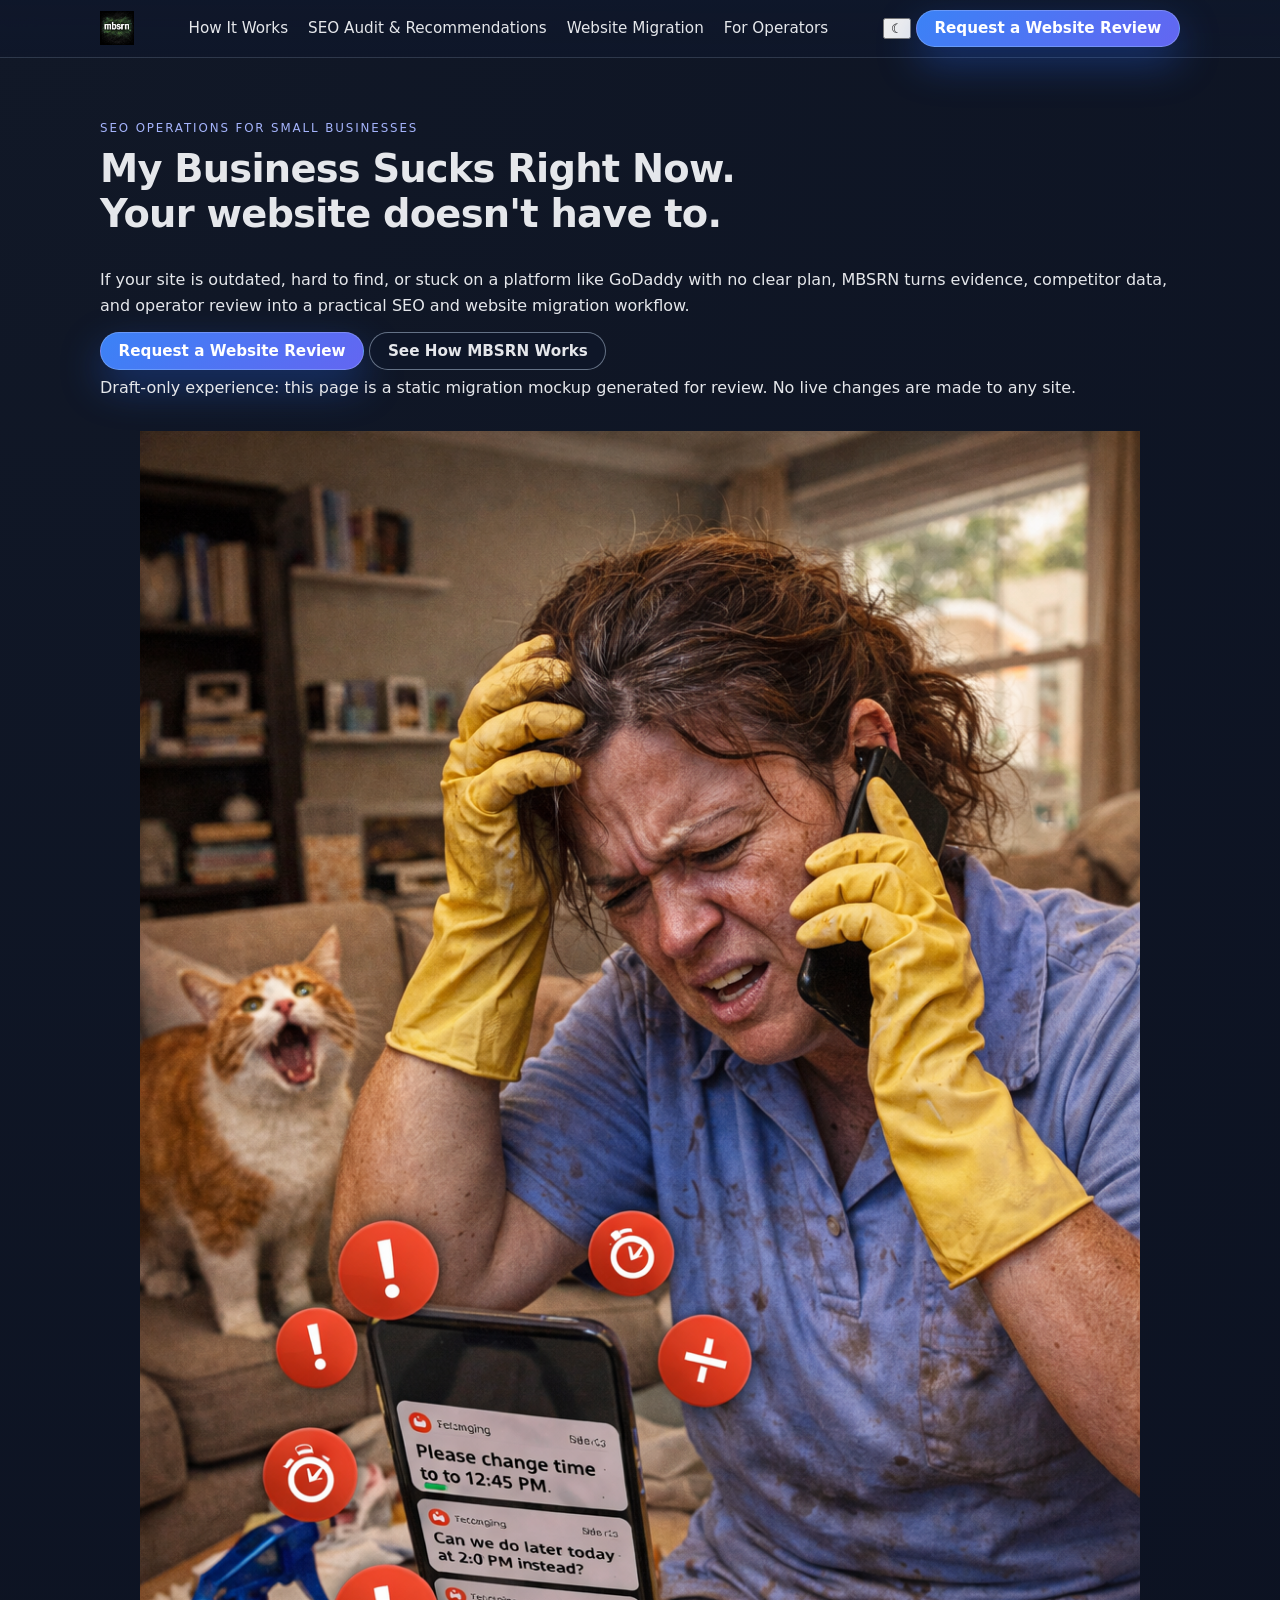
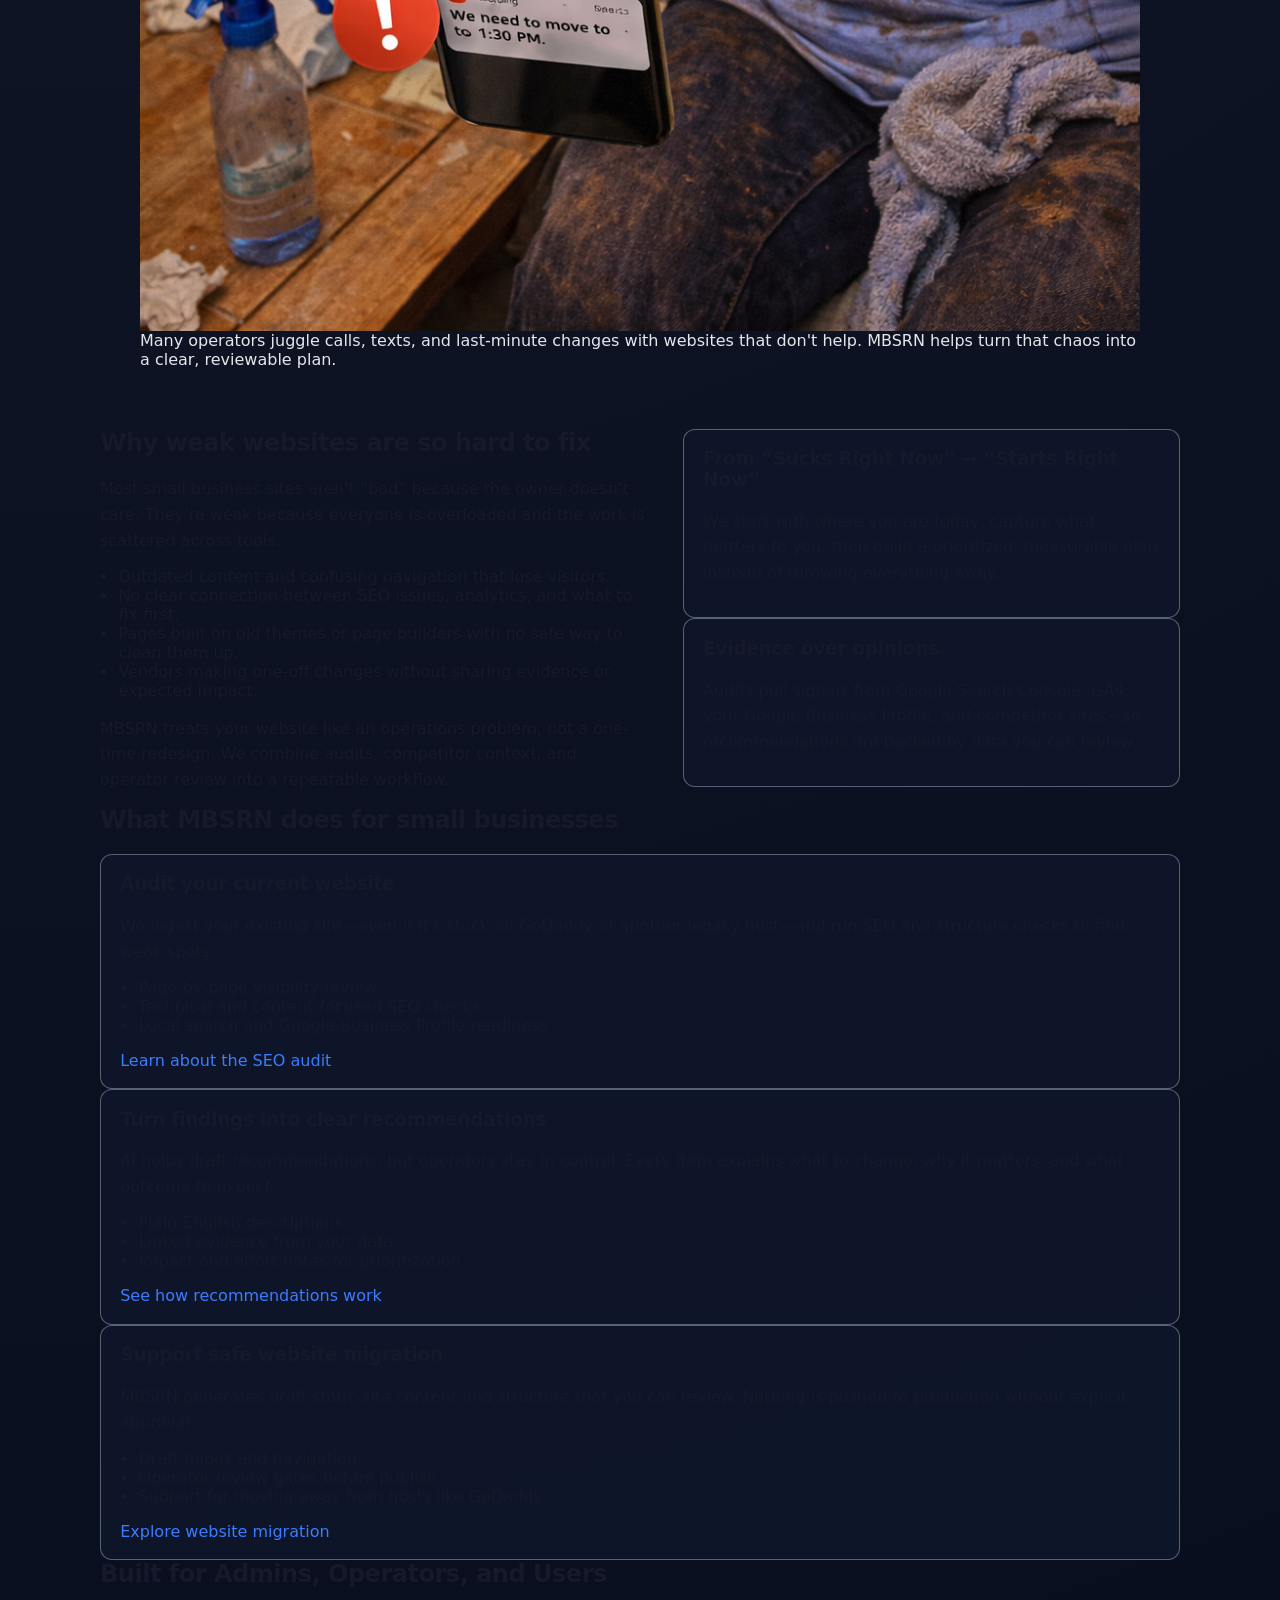
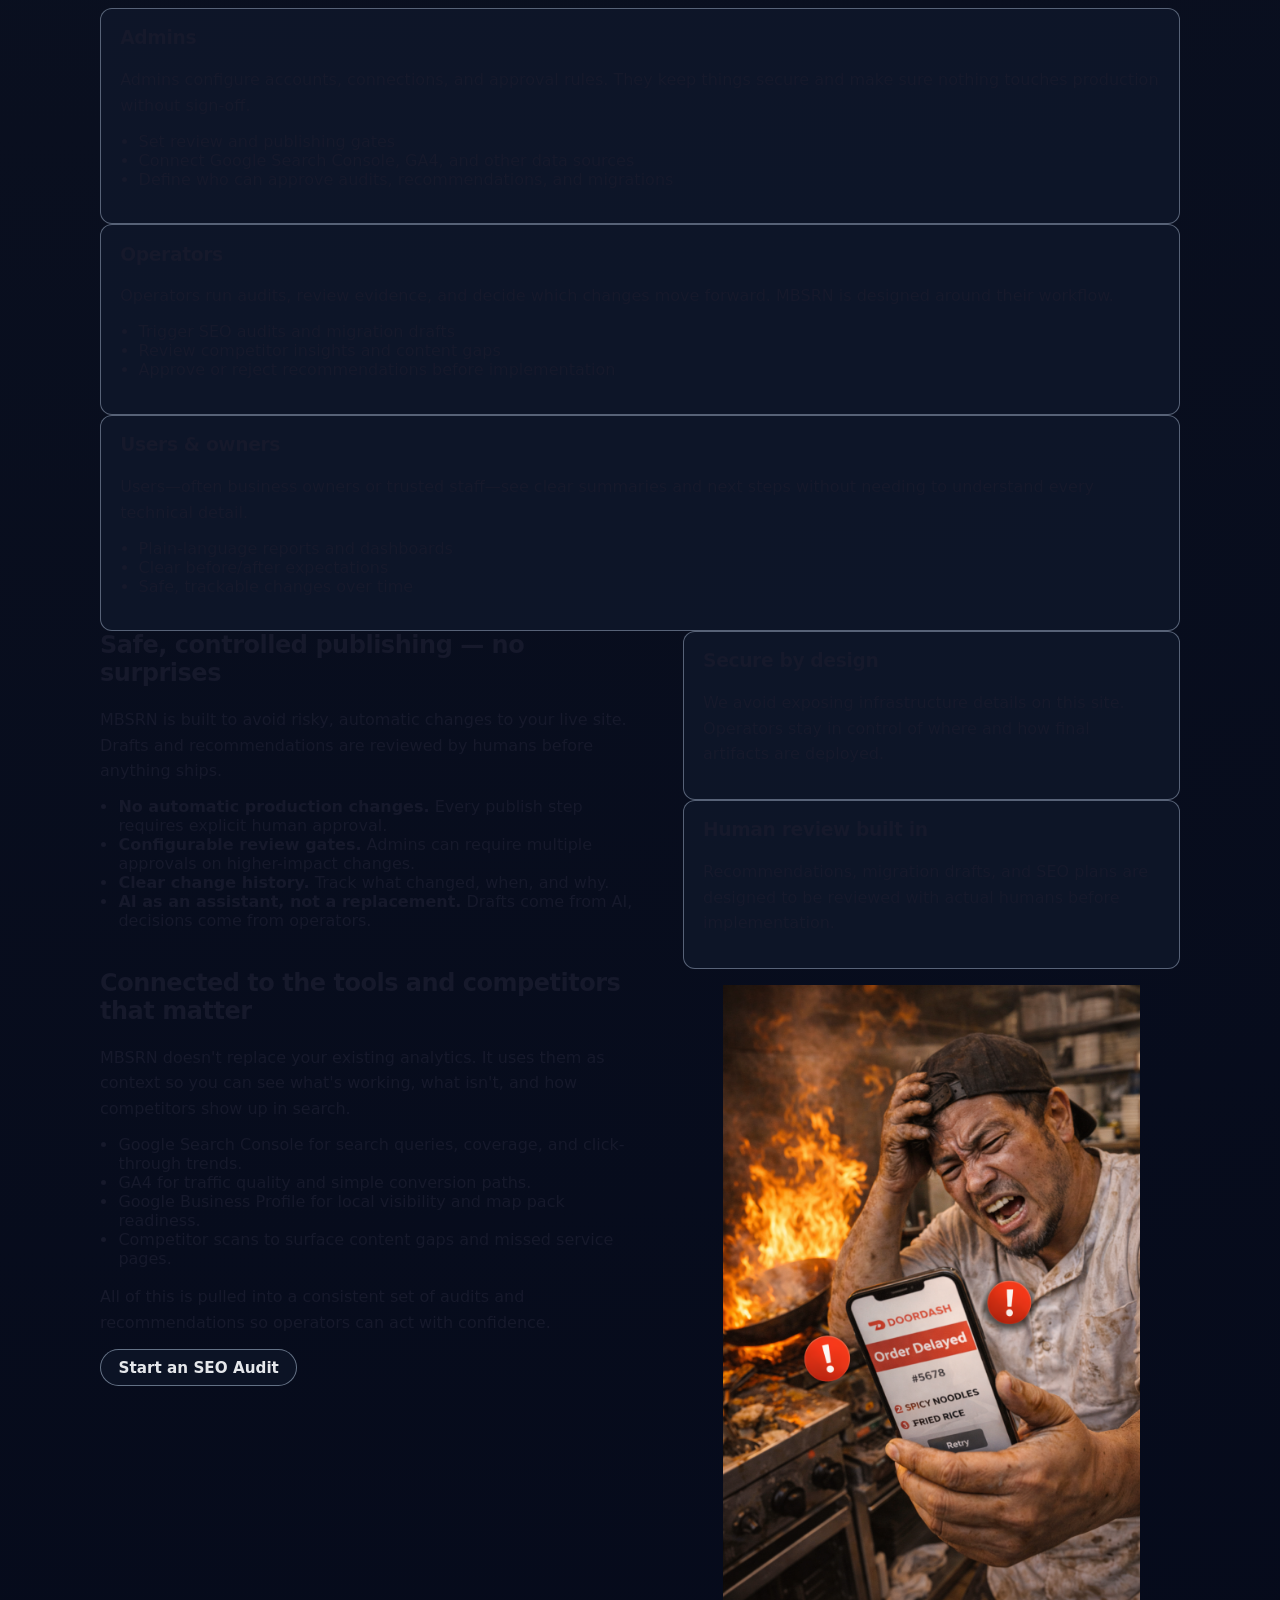
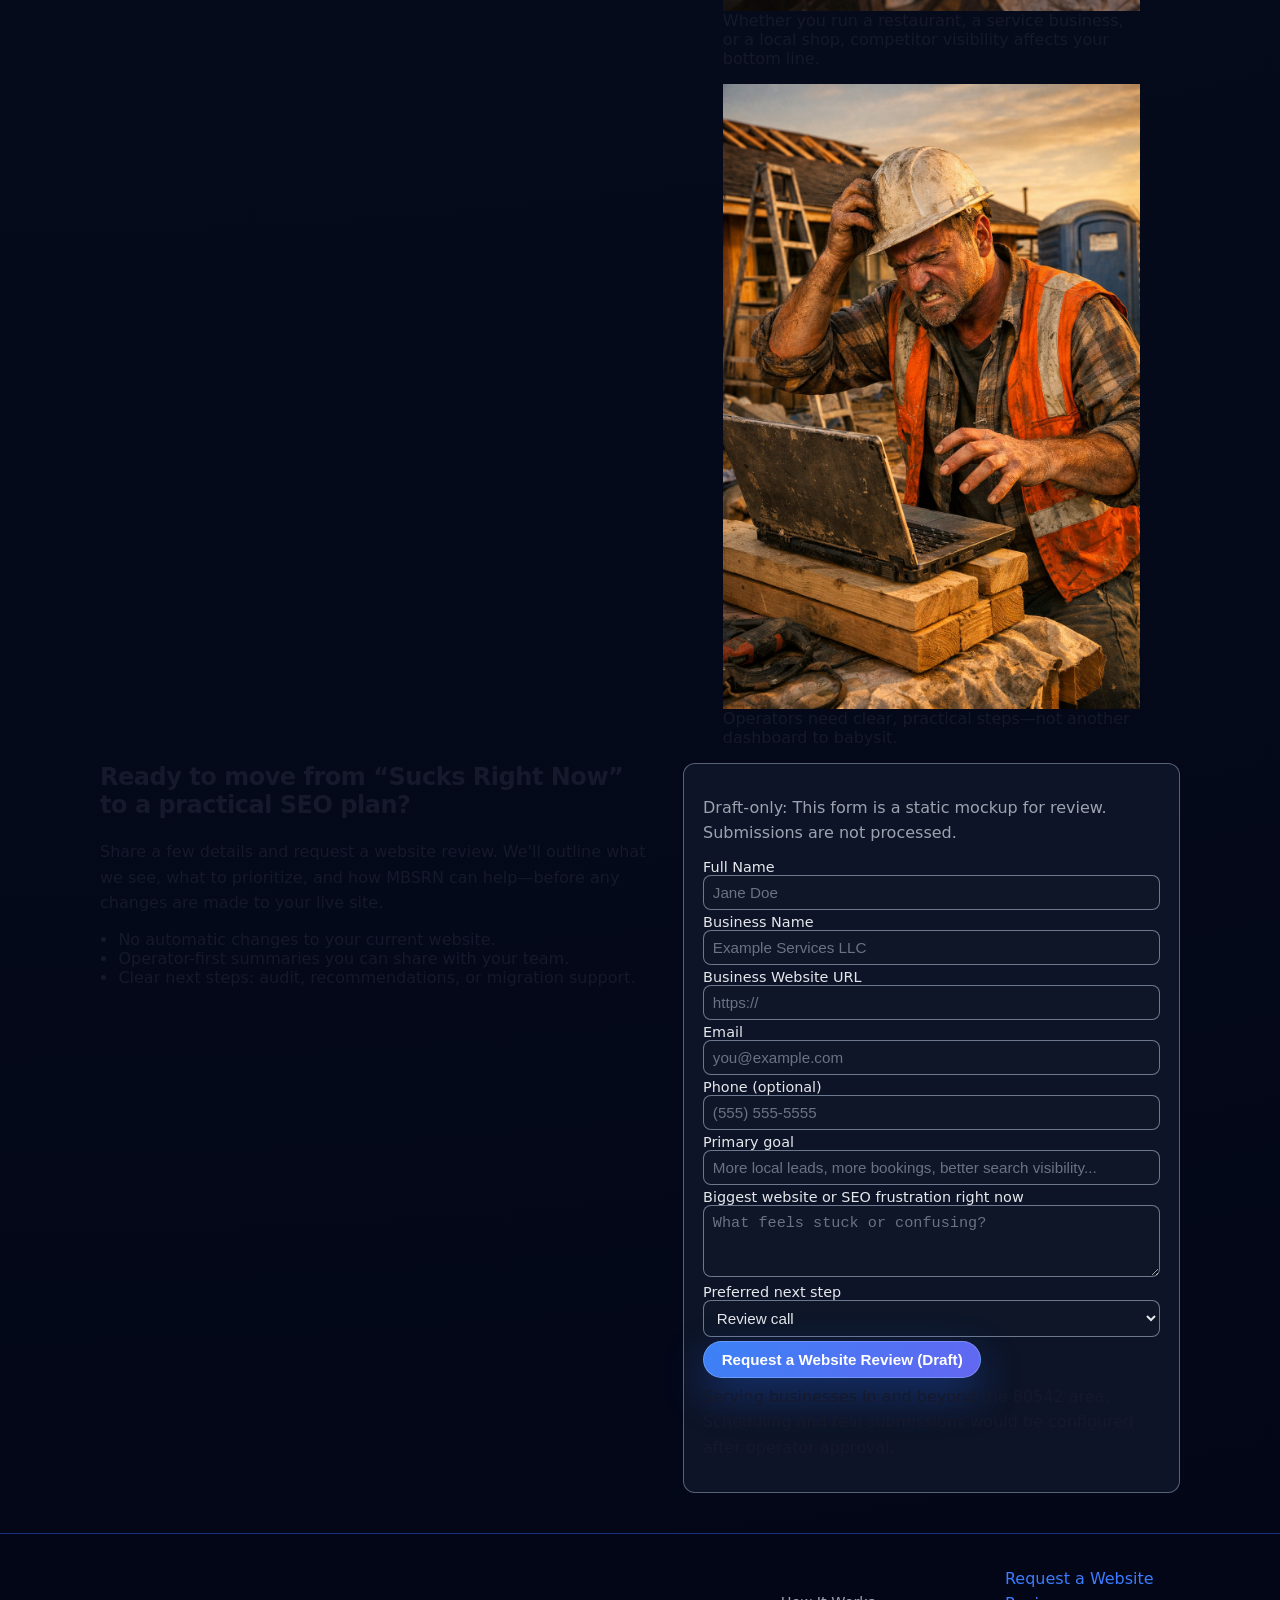
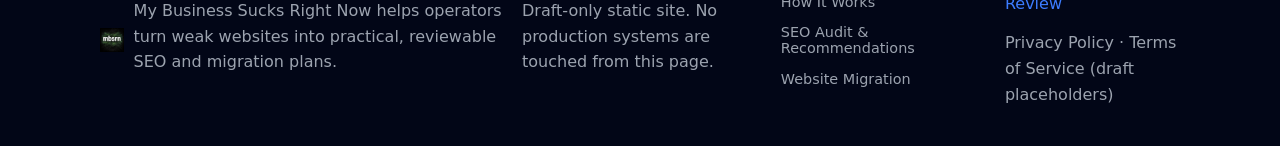
==== commit 845da13a: "[MBSRN Migration] site=df16ee39-faa4-4af4-ae16-36aeb5d1288b artifact=v16" ====
--- a/index.html
+++ b/index.html
@@ -1,13 +1,12 @@
 <!DOCTYPE html>
-<html lang="en">
+<html lang="en" data-theme="dark">
 <head>
-  <!-- DRAFT ONLY: This is a non-production static mockup generated for operator review. -->
   <meta charset="UTF-8" />
-  <title>My Business Sucks Right Now | SEO Operations & Website Migration for Small Businesses</title>
+  <title>My Business Sucks Right Now | Practical SEO & Website Migration Platform</title>
   <meta name="viewport" content="width=device-width, initial-scale=1" />
-  <meta name="description" content="MBSRN is an operator-first SEO and website migration platform that turns audits, competitor insights, and clear recommendations into safer, reviewable website improvements for small businesses." />
+  <meta name="description" content="MBSRN helps small business operators turn weak, outdated websites into clear SEO action. Get audits, competitor insights, draft migrations, and evidence-backed recommendations—with human review and no automatic production changes." />
   <link rel="icon" type="image/png" href="assets/images/mbsrn-fav-ico.png" />
-  <!-- Analytics placeholder: insert GA4 / GTM scripts here after operator and admin review. -->
+  <!-- DRAFT ONLY: This is a non-production static HTML mockup for operator review. No tracking or live integrations are active. -->
   <link rel="stylesheet" href="styles.css" />
 
   <script async src="https://www.googletagmanager.com/gtag/js?id=G-TW1JKRGXTP"></script>
@@ -21,243 +20,256 @@
 <body>
 <header class="site-header">
   <div class="container header-inner">
-    <a href="index.html" class="logo-link">
-      <img src="assets/images/mbsrn-logo.png" alt="MBSRN logo" class="logo-main" />
-      <span class="logo-text">My Business Sucks Right Now</span>
+    <a href="index.html" class="logo-link" aria-label="My Business Sucks Right Now home">
+      <img src="assets/images/mbsrn-logo.png" alt="My Business Sucks Right Now logo" class="logo-main" />
     </a>
-    <nav class="main-nav" aria-label="Main navigation">
+    <nav class="main-nav" aria-label="Main">
       <a href="how-it-works.html">How It Works</a>
+      <a href="seo-audit-recommendations.html">SEO Audit & Recommendations</a>
       <a href="website-migration.html">Website Migration</a>
-      <a href="contact.html">Contact</a>
-      <a href="contact.html" class="btn btn-primary btn-small">Request a Website Review</a>
+      <a href="#for-operators">For Operators</a>
     </nav>
+    <div class="header-cta-group">
+      <button class="theme-toggle" type="button" aria-label="Toggle light or dark theme">☾</button>
+      <a href="#request-review" class="btn btn-primary">Request a Website Review</a>
+    </div>
   </div>
 </header>
 
 <main>
   <!-- HERO -->
-  <section class="hero hero-split">
-    <div class="container hero-grid">
+  <section class="hero">
+    <div class="container hero-inner">
       <div class="hero-copy">
-        <p class="eyebrow">Draft concept · For operator review only</p>
-        <h1>SEO operations and website migration for small businesses with weak websites.</h1>
-        <p class="hero-subtitle">
-          MBSRN turns audit evidence, competitor context, and operator review into a practical SEO plan and safer website improvements.
-          No automatic production changes. No enterprise complexity.
-        </p>
-        <div class="hero-actions">
-          <a href="contact.html" class="btn btn-primary">Request a Website Review</a>
+        <p class="eyebrow">SEO operations for small businesses</p>
+        <h1>My Business Sucks Right Now.<br><span class="accent">Your website doesn&apos;t have to.</span></h1>
+        <p class="lead">If your site is outdated, hard to find, or stuck on a platform like GoDaddy with no clear plan, MBSRN turns evidence, competitor data, and operator review into a practical SEO and website migration workflow.</p>
+        <div class="hero-cta-row">
+          <a href="#request-review" class="btn btn-primary">Request a Website Review</a>
           <a href="how-it-works.html" class="btn btn-secondary">See How MBSRN Works</a>
         </div>
-        <ul class="hero-bullets">
-          <li>Identify what is actually holding your website back in search.</li>
-          <li>Compare your content and visibility to local competitors.</li>
-          <li>Generate reviewable draft content and migration plans with AI assistance.</li>
-          <li>Publish changes only after human review and operator approval.</li>
+        <p class="hero-note">Draft-only experience: this page is a static migration mockup generated for review. No live changes are made to any site.</p>
+      </div>
+      <div class="hero-media">
+        <figure class="hero-figure">
+          <img src="assets/images/frust-cleaning-person-www.png" alt="Stressed cleaner on phone receiving multiple last-minute schedule change messages" />
+          <figcaption>Many operators juggle calls, texts, and last-minute changes with websites that don&apos;t help. MBSRN helps turn that chaos into a clear, reviewable plan.</figcaption>
+        </figure>
+      </div>
+    </div>
+  </section>
+
+  <!-- PROBLEM SECTION -->
+  <section class="section" aria-labelledby="why-hard-heading">
+    <div class="container two-col">
+      <div>
+        <h2 id="why-hard-heading">Why weak websites are so hard to fix</h2>
+        <p>Most small business sites aren&apos;t “bad” because the owner doesn&apos;t care. They&apos;re weak because everyone is overloaded and the work is scattered across tools.</p>
+        <ul class="checklist">
+          <li>Outdated content and confusing navigation that lose visitors.</li>
+          <li>No clear connection between SEO issues, analytics, and what to fix first.</li>
+          <li>Pages built on old themes or page builders with no safe way to clean them up.</li>
+          <li>Vendors making one-off changes without sharing evidence or expected impact.</li>
         </ul>
-      </div>
-      <div class="hero-media">
-        <figure class="hero-image-card">
-          <img src="assets/images/frust-cleaning-person-www.png" alt="Stressed cleaner on phone receiving multiple last-minute schedule change messages" />
-          <figcaption>Many small business sites are outdated, hard to find, or disconnected from real operations. MBSRN helps you fix that in a controlled way.</figcaption>
+        <p>MBSRN treats your website like an operations problem, not a one-time redesign. We combine audits, competitor context, and operator review into a repeatable workflow.</p>
+      </div>
+      <div class="problem-stack">
+        <article class="card card-compact">
+          <h3>From “Sucks Right Now” → “Starts Right Now”</h3>
+          <p>We start with where you are today, capture what matters to you, then build a prioritized, measurable plan instead of throwing everything away.</p>
+        </article>
+        <article class="card card-compact">
+          <h3>Evidence over opinions</h3>
+          <p>Audits pull signals from Google Search Console, GA4, your Google Business Profile, and competitor sites—so recommendations are backed by data you can review.</p>
+        </article>
+      </div>
+    </div>
+  </section>
+
+  <!-- WHAT MBSRN DOES -->
+  <section class="section section-alt" aria-labelledby="what-mbsrn-heading">
+    <div class="container">
+      <h2 id="what-mbsrn-heading">What MBSRN does for small businesses</h2>
+      <div class="grid grid-3">
+        <article class="card">
+          <h3>Audit your current website</h3>
+          <p>We ingest your existing site—even if it&apos;s stuck on GoDaddy or another legacy host—and run SEO and structure checks to find weak spots.</p>
+          <ul class="bullet-list">
+            <li>Page-by-page visibility review</li>
+            <li>Technical and content-focused SEO checks</li>
+            <li>Local search and Google Business Profile readiness</li>
+          </ul>
+          <a href="seo-audit-recommendations.html" class="inline-link">Learn about the SEO audit</a>
+        </article>
+        <article class="card">
+          <h3>Turn findings into clear recommendations</h3>
+          <p>AI helps draft recommendations, but operators stay in control. Every item explains what to change, why it matters, and what outcome to expect.</p>
+          <ul class="bullet-list">
+            <li>Plain-English descriptions</li>
+            <li>Linked evidence from your data</li>
+            <li>Impact and effort notes for prioritization</li>
+          </ul>
+          <a href="seo-audit-recommendations.html#recommendations" class="inline-link">See how recommendations work</a>
+        </article>
+        <article class="card">
+          <h3>Support safe website migration</h3>
+          <p>MBSRN generates draft static-site content and structure that you can review. Nothing is pushed to production without explicit approval.</p>
+          <ul class="bullet-list">
+            <li>Draft pages and navigation</li>
+            <li>Operator review gates before publish</li>
+            <li>Support for moving away from hosts like GoDaddy</li>
+          </ul>
+          <a href="website-migration.html" class="inline-link">Explore website migration</a>
+        </article>
+      </div>
+    </div>
+  </section>
+
+  <!-- ROLES SECTION -->
+  <section class="section" id="for-operators" aria-labelledby="roles-heading">
+    <div class="container">
+      <h2 id="roles-heading">Built for Admins, Operators, and Users</h2>
+      <div class="grid grid-3">
+        <article class="card role-card">
+          <h3>Admins</h3>
+          <p>Admins configure accounts, connections, and approval rules. They keep things secure and make sure nothing touches production without sign-off.</p>
+          <ul class="bullet-list">
+            <li>Set review and publishing gates</li>
+            <li>Connect Google Search Console, GA4, and other data sources</li>
+            <li>Define who can approve audits, recommendations, and migrations</li>
+          </ul>
+        </article>
+        <article class="card role-card">
+          <h3>Operators</h3>
+          <p>Operators run audits, review evidence, and decide which changes move forward. MBSRN is designed around their workflow.</p>
+          <ul class="bullet-list">
+            <li>Trigger SEO audits and migration drafts</li>
+            <li>Review competitor insights and content gaps</li>
+            <li>Approve or reject recommendations before implementation</li>
+          </ul>
+        </article>
+        <article class="card role-card">
+          <h3>Users & owners</h3>
+          <p>Users—often business owners or trusted staff—see clear summaries and next steps without needing to understand every technical detail.</p>
+          <ul class="bullet-list">
+            <li>Plain-language reports and dashboards</li>
+            <li>Clear before/after expectations</li>
+            <li>Safe, trackable changes over time</li>
+          </ul>
+        </article>
+      </div>
+    </div>
+  </section>
+
+  <!-- TRUST & SAFETY SECTION -->
+  <section class="section section-alt" aria-labelledby="trust-heading">
+    <div class="container two-col">
+      <div>
+        <h2 id="trust-heading">Safe, controlled publishing — no surprises</h2>
+        <p>MBSRN is built to avoid risky, automatic changes to your live site. Drafts and recommendations are reviewed by humans before anything ships.</p>
+        <ul class="checklist">
+          <li><strong>No automatic production changes.</strong> Every publish step requires explicit human approval.</li>
+          <li><strong>Configurable review gates.</strong> Admins can require multiple approvals on higher-impact changes.</li>
+          <li><strong>Clear change history.</strong> Track what changed, when, and why.</li>
+          <li><strong>AI as an assistant, not a replacement.</strong> Drafts come from AI, decisions come from operators.</li>
+        </ul>
+      </div>
+      <div class="trust-cards">
+        <article class="card card-compact">
+          <h3>Secure by design</h3>
+          <p>We avoid exposing infrastructure details on this site. Operators stay in control of where and how final artifacts are deployed.</p>
+        </article>
+        <article class="card card-compact">
+          <h3>Human review built in</h3>
+          <p>Recommendations, migration drafts, and SEO plans are designed to be reviewed with actual humans before implementation.</p>
+        </article>
+      </div>
+    </div>
+  </section>
+
+  <!-- TOOLS & COMPETITORS SECTION -->
+  <section class="section" aria-labelledby="tools-heading">
+    <div class="container two-col">
+      <div>
+        <h2 id="tools-heading">Connected to the tools and competitors that matter</h2>
+        <p>MBSRN doesn&apos;t replace your existing analytics. It uses them as context so you can see what&apos;s working, what isn&apos;t, and how competitors show up in search.</p>
+        <ul class="bullet-list">
+          <li>Google Search Console for search queries, coverage, and click-through trends.</li>
+          <li>GA4 for traffic quality and simple conversion paths.</li>
+          <li>Google Business Profile for local visibility and map pack readiness.</li>
+          <li>Competitor scans to surface content gaps and missed service pages.</li>
+        </ul>
+        <p>All of this is pulled into a consistent set of audits and recommendations so operators can act with confidence.</p>
+        <a href="seo-audit-recommendations.html" class="btn btn-secondary">Start an SEO Audit</a>
+      </div>
+      <div class="problem-stack">
+        <figure class="mini-figure">
+          <img src="assets/images/frust-fs-person-www.png" alt="Stressed restaurant cook reacting to a food delivery app order delayed notification in a busy kitchen" />
+          <figcaption>Whether you run a restaurant, a service business, or a local shop, competitor visibility affects your bottom line.</figcaption>
         </figure>
-      </div>
-    </div>
-  </section>
-
-  <!-- PROBLEM SECTION -->
-  <section class="section-light">
+        <figure class="mini-figure">
+          <img src="assets/images/frust-gc-person-www.png" alt="Frustrated construction worker in safety gear using a dirty laptop on a jobsite" />
+          <figcaption>Operators need clear, practical steps—not another dashboard to babysit.</figcaption>
+        </figure>
+      </div>
+    </div>
+  </section>
+
+  <!-- REQUEST REVIEW / CONTACT-STYLE SECTION -->
+  <section class="section section-accent" id="request-review" aria-labelledby="request-review-heading">
     <div class="container two-col">
       <div>
-        <h2>You're not bad at your business. Your website and SEO are overloaded.</h2>
-        <p>
-          Most small business websites were built quickly on platforms like GoDaddy or Wix, then left alone.
-          Over time they become hard to find, confusing to navigate, and disconnected from what you actually do today.
-        </p>
-        <ul class="check-list">
-          <li>Customers say "I couldn't find you on Google"</li>
-          <li>Your website doesn't match your current services or pricing</li>
-          <li>You are unsure how to use Google Search Console, GA4, or your Google Business Profile</li>
-          <li>Competitors show up first in search—even when you are better at the work</li>
+        <h2 id="request-review-heading">Ready to move from &ldquo;Sucks Right Now&rdquo; to a practical SEO plan?</h2>
+        <p>Share a few details and request a website review. We&apos;ll outline what we see, what to prioritize, and how MBSRN can help—before any changes are made to your live site.</p>
+        <ul class="bullet-list">
+          <li>No automatic changes to your current website.</li>
+          <li>Operator-first summaries you can share with your team.</li>
+          <li>Clear next steps: audit, recommendations, or migration support.</li>
         </ul>
       </div>
-      <div class="card-grid small-gap">
-        <article class="card">
-          <h3>From "Sucks Right Now" → "Starts Right Now"</h3>
-          <p>
-            MBSRN gives you a structured, operator-first workflow to improve your website step by step.
-            We surface problems, show competitor examples, propose clear changes, and only move to production after review.
-          </p>
-        </article>
-        <article class="card card-muted">
-          <h3>Evidence over guesswork</h3>
-          <p>
-            Every recommendation is tied to why it matters, what evidence supports it, and what outcome you can expect.
-          </p>
-        </article>
-      </div>
-    </div>
-  </section>
-
-  <!-- WHAT MBSRN IS -->
-  <section class="section-dark">
-    <div class="container">
-      <div class="section-header">
-        <h2>What MBSRN is: a practical SEO operations and website migration platform.</h2>
-        <p>
-          Designed for small business owners, operators, and admins who want better visibility and safer website changes—without a large enterprise stack.
-        </p>
-      </div>
-      <div class="card-grid three-up">
-        <article class="card card-outline">
-          <h3>SEO audit & visibility check</h3>
-          <p>
-            We review your current site structure, pages, and search signals using tools like Google Search Console, GA4, and your Google Business Profile where available.
-          </p>
-        </article>
-        <article class="card card-outline">
-          <h3>Evidence-backed recommendations</h3>
-          <p>
-            MBSRN generates clear recommendations that explain what to fix, why it matters, and how it supports your local search presence.
-          </p>
-        </article>
-        <article class="card card-outline">
-          <h3>Controlled website migration</h3>
-          <p>
-            Moving off a platform like GoDaddy does not need to be risky. MBSRN builds draft static site content and migration plans that you approve before anything changes.
-          </p>
-        </article>
-      </div>
-      <div class="centered-cta">
-        <a href="how-it-works.html" class="btn btn-secondary">See the operator workflow</a>
-      </div>
-    </div>
-  </section>
-
-  <!-- ROLES SECTION -->
-  <section class="section-light">
-    <div class="container">
-      <div class="section-header">
-        <h2>Built for Admins, Operators, and Users—without getting overly technical.</h2>
-        <p>Everyone can see what is changing, why, and when.</p>
-      </div>
-      <div class="card-grid three-up">
-        <article class="card">
-          <h3>Admins</h3>
-          <p>
-            Configure accounts, data connections, and publishing targets.
-            Admins decide where draft changes can be deployed and ensure there are no automatic production updates without approval.
-          </p>
-        </article>
-        <article class="card">
-          <h3>Operators</h3>
-          <p>
-            Drive the workflow: review audits, evaluate competitor insights, approve or adjust AI-assisted drafts, and control when recommendations move to staging or production.
-          </p>
-        </article>
-        <article class="card">
-          <h3>Users & business owners</h3>
-          <p>
-            See prioritized action lists in plain language, understand the expected impact, and sign off on changes with confidence.
-          </p>
-        </article>
-      </div>
-    </div>
-  </section>
-
-  <!-- HOW IT WORKS SUMMARY -->
-  <section class="section-muted">
-    <div class="container two-col">
-      <div>
-        <h2>Operator-first workflow from weak site to measurable SEO actions.</h2>
-        <ol class="step-list">
-          <li><strong>Audit:</strong> Capture your current site, search signals, and analytics context.</li>
-          <li><strong>Competitors:</strong> Review local competitors to understand gaps and opportunities.</li>
-          <li><strong>Recommendations:</strong> Generate prioritized, evidence-backed actions.</li>
-          <li><strong>Migration drafts:</strong> Build draft content and structure for an improved site.</li>
-          <li><strong>Review gates:</strong> Operators and owners approve before anything is deployed.</li>
-        </ol>
-      </div>
-      <div>
-        <div class="mini-card">
-          <h3>AI-assisted, human-controlled</h3>
-          <p>
-            AI helps generate draft content, page structures, and migration artifacts.
-            Operators stay in control—every change can be reviewed, edited, or rejected.
-          </p>
-        </div>
-        <div class="mini-card">
-          <h3>Safe publishing workflows</h3>
-          <p>
-            MBSRN is designed around review gates and controlled publishing. No automatic production changes, no surprises.
-          </p>
-        </div>
-        <a href="how-it-works.html" class="btn btn-secondary">Walk through the full workflow</a>
-      </div>
-    </div>
-  </section>
-
-  <!-- PAIN-POINT IMAGE STRIP -->
-  <section class="section-light">
-    <div class="container">
-      <h2>Different industries, same problem: websites that don't reflect the real work.</h2>
-      <div class="image-strip">
-        <figure>
-          <img src="assets/images/frust-fs-person-www.png" alt="Stressed restaurant cook reacting to a delayed order notification" />
-          <figcaption>Restaurants: online orders, delivery platforms, and local search all need a clear, findable website.</figcaption>
-        </figure>
-        <figure>
-          <img src="assets/images/frust-gc-person-www.png" alt="Frustrated construction worker using a laptop on a jobsite" />
-          <figcaption>Contractors: jobsite reality changes fast—your site and SEO should keep up.</figcaption>
-        </figure>
-      </div>
-    </div>
-  </section>
-
-  <!-- TRUST & SAFETY -->
-  <section class="section-dark">
-    <div class="container two-col">
-      <div>
-        <h2>Trust, safety, and control come first.</h2>
-        <p>
-          MBSRN is built to help you improve your website safely. That means review gates, clear ownership, and no hidden automation.
-        </p>
-        <ul class="check-list">
-          <li>No automatic production changes without explicit approval.</li>
-          <li>Clear separation between draft, staging, and live environments.</li>
-          <li>Configurable publishing targets managed by admins.</li>
-          <li>Audit trails of what changed, when, and why.</li>
-        </ul>
-      </div>
-      <div class="mini-card-group">
-        <article class="mini-card">
-          <h3>Human review on top of AI</h3>
-          <p>
-            AI helps generate drafts; operators and owners approve final content. MBSRN does not replace human judgment.
-          </p>
-        </article>
-        <article class="mini-card">
-          <h3>Evidence-backed, not hype-driven</h3>
-          <p>
-            We do not guarantee search rankings or promise instant results. Instead, we focus on practical steps that support stronger local SEO over time.
-          </p>
-        </article>
-      </div>
-    </div>
-  </section>
-
-  <!-- CTA BAND -->
-  <section class="section-cta">
-    <div class="container cta-inner">
-      <div>
-        <h2>Ready to move beyond "sucks right now"?</h2>
-        <p>
-          Start with a website review and SEO audit. From there, you can decide how far to go with recommendations and migration.
-        </p>
-      </div>
-      <div class="cta-actions">
-        <a href="contact.html" class="btn btn-primary">Request a Website Review</a>
-        <a href="website-migration.html" class="btn btn-outline">Explore Website Migration</a>
+      <div>
+        <!-- DRAFT-ONLY CONTACT FORM MOCKUP -->
+        <form class="card form-card" aria-label="Request a website review (draft form)">
+          <p class="form-disclaimer">Draft-only: This form is a static mockup for review. Submissions are not processed.</p>
+          <label>
+            Full Name
+            <input type="text" name="name" placeholder="Jane Doe" />
+          </label>
+          <label>
+            Business Name
+            <input type="text" name="business" placeholder="Example Services LLC" />
+          </label>
+          <label>
+            Business Website URL
+            <input type="url" name="website" placeholder="https://" />
+          </label>
+          <label>
+            Email
+            <input type="email" name="email" placeholder="you@example.com" />
+          </label>
+          <label>
+            Phone (optional)
+            <input type="tel" name="phone" placeholder="(555) 555-5555" />
+          </label>
+          <label>
+            Primary goal
+            <input type="text" name="goal" placeholder="More local leads, more bookings, better search visibility..." />
+          </label>
+          <label>
+            Biggest website or SEO frustration right now
+            <textarea name="frustration" rows="3" placeholder="What feels stuck or confusing?"></textarea>
+          </label>
+          <label>
+            Preferred next step
+            <select name="next_step">
+              <option value="review-call">Review call</option>
+              <option value="email-summary">Email summary</option>
+              <option value="audit-only">Just send audit results</option>
+            </select>
+          </label>
+          <button type="button" class="btn btn-primary btn-full">Request a Website Review (Draft)</button>
+          <p class="form-footnote">Serving businesses in and beyond the 80542 area. Scheduling and real submissions would be configured after operator approval.</p>
+        </form>
       </div>
     </div>
   </section>
@@ -267,18 +279,35 @@
   <div class="container footer-inner">
     <div class="footer-left">
       <img src="assets/images/mbsrn-logo.png" alt="MBSRN small logo" class="logo-small" />
-      <span>My Business Sucks Right Now</span>
-      <p class="footer-note">Draft-static site content for review. Not connected to live publishing.</p>
+      <p class="footer-text">My Business Sucks Right Now helps operators turn weak websites into practical, reviewable SEO and migration plans.</p>
+      <p class="footer-text">Draft-only static site. No production systems are touched from this page.</p>
     </div>
     <div class="footer-links">
-      <a href="index.html">Home</a>
       <a href="how-it-works.html">How It Works</a>
+      <a href="seo-audit-recommendations.html">SEO Audit & Recommendations</a>
       <a href="website-migration.html">Website Migration</a>
-      <a href="contact.html">Contact</a>
-      <a href="#" aria-disabled="true">Privacy Policy (placeholder)</a>
-      <a href="#" aria-disabled="true">Terms of Service (placeholder)</a>
+    </div>
+    <div class="footer-meta">
+      <p class="footer-text"><a href="#request-review" class="inline-link">Request a Website Review</a></p>
+      <p class="footer-text">Privacy Policy · Terms of Service (draft placeholders)</p>
     </div>
   </div>
+  <!-- Analytics Placeholder: Insert approved analytics scripts here after operator and admin review. -->
 </footer>
+
+<script>
+// Simple light/dark theme toggle (draft-only, no external storage)
+(function() {
+  const root = document.documentElement;
+  const btn = document.querySelector('.theme-toggle');
+  if (!btn) return;
+  btn.addEventListener('click', function() {
+    const current = root.getAttribute('data-theme') || 'dark';
+    const next = current === 'dark' ? 'light' : 'dark';
+    root.setAttribute('data-theme', next);
+    btn.textContent = next === 'dark' ? '☾' : '☼';
+  });
+})();
+</script>
 </body>
 </html>
--- a/styles.css
+++ b/styles.css
@@ -0,0 +1,654 @@
+/*
+  DRAFT-ONLY STYLESHEET
+  This CSS file is part of a static migration mockup for MBSRN.
+  It is intentionally simple, using modern, readable defaults and minimal layout helpers.
+*/
+
+:root {
+  --color-bg: #0b1020;
+  --color-bg-alt: #101629;
+  --color-bg-light: #f5f6fa;
+  --color-bg-muted: #e4e7f1;
+  --color-text: #16192b;
+  --color-text-inverse: #ffffff;
+  --color-accent: #3c7cff;
+  --color-accent-soft: rgba(60, 124, 255, 0.1);
+  --color-border: #d0d4e5;
+  --color-border-strong: #252b43;
+  --shadow-soft: 0 18px 45px rgba(15, 23, 42, 0.25);
+  --radius-lg: 20px;
+  --radius-md: 12px;
+  --radius-sm: 8px;
+  --max-width: 1120px;
+}
+
+* {
+  box-sizing: border-box;
+}
+
+body {
+  margin: 0;
+  font-family: system-ui, -apple-system, BlinkMacSystemFont, "SF Pro Text", sans-serif;
+  color: var(--color-text);
+  background: radial-gradient(circle at top left, #111827, #020617);
+  -webkit-font-smoothing: antialiased;
+}
+
+a {
+  color: var(--color-accent);
+  text-decoration: none;
+}
+
+a:hover {
+  text-decoration: underline;
+}
+
+img {
+  max-width: 100%;
+  display: block;
+}
+
+.container {
+  width: 100%;
+  max-width: var(--max-width);
+  margin: 0 auto;
+  padding: 0 1.25rem;
+}
+
+h1, h2, h3, h4 {
+  font-weight: 650;
+  letter-spacing: -0.02em;
+  margin-top: 0;
+}
+
+p {
+  line-height: 1.6;
+  margin: 0.35rem 0 0.85rem;
+}
+
+ul, ol {
+  margin: 0.35rem 0 1rem;
+  padding-left: 1.15rem;
+}
+
+.small {
+  font-size: 0.9rem;
+  opacity: 0.85;
+}
+
+/* HEADER */
+
+.site-header {
+  position: sticky;
+  top: 0;
+  z-index: 20;
+  background: linear-gradient(to bottom, rgba(15, 23, 42, 0.95), rgba(15, 23, 42, 0.88));
+  backdrop-filter: blur(18px);
+  border-bottom: 1px solid rgba(148, 163, 184, 0.24);
+}
+
+.header-inner {
+  display: flex;
+  align-items: center;
+  justify-content: space-between;
+  padding: 0.6rem 1.25rem;
+}
+
+.logo-link {
+  display: inline-flex;
+  align-items: center;
+  gap: 0.5rem;
+  color: #e5e7eb;
+}
+
+.logo-main {
+  height: 34px;
+  width: auto;
+}
+
+.logo-small {
+  height: 24px;
+  width: auto;
+}
+
+.logo-text {
+  font-weight: 600;
+  font-size: 0.95rem;
+}
+
+.main-nav {
+  display: flex;
+  align-items: center;
+  gap: 1.25rem;
+  font-size: 0.95rem;
+}
+
+.main-nav a {
+  color: #e5e7eb;
+  text-decoration: none;
+}
+
+.main-nav a[aria-current="page"] {
+  color: #ffffff;
+  font-weight: 600;
+}
+
+/* BUTTONS */
+
+.btn {
+  display: inline-flex;
+  align-items: center;
+  justify-content: center;
+  gap: 0.35rem;
+  padding: 0.55rem 1.1rem;
+  border-radius: 999px;
+  border: 1px solid transparent;
+  font-size: 0.95rem;
+  font-weight: 550;
+  cursor: pointer;
+  text-decoration: none;
+  white-space: nowrap;
+}
+
+.btn-primary {
+  background: linear-gradient(135deg, #3b82f6, #6366f1);
+  border-color: rgba(191, 219, 254, 0.3);
+  color: #ffffff;
+  box-shadow: 0 16px 40px rgba(37, 99, 235, 0.38);
+}
+
+.btn-primary:hover {
+  text-decoration: none;
+  filter: brightness(1.07);
+}
+
+.btn-secondary {
+  background: rgba(15, 23, 42, 0.7);
+  border-color: rgba(148, 163, 184, 0.65);
+  color: #e5e7eb;
+}
+
+.btn-secondary:hover {
+  text-decoration: none;
+  background: rgba(15, 23, 42, 0.9);
+}
+
+.btn-outline {
+  background: transparent;
+  border-color: rgba(148, 163, 184, 0.7);
+  color: #e5e7eb;
+}
+
+.btn-outline:hover {
+  text-decoration: none;
+  background: rgba(15, 23, 42, 0.7);
+}
+
+.btn-small {
+  padding: 0.45rem 0.85rem;
+  font-size: 0.85rem;
+}
+
+/* HEROES / SECTIONS */
+
+.hero,
+.page-hero {
+  padding: 3.5rem 0 2.75rem;
+  color: #e5e7eb;
+}
+
+.hero-split .hero-grid,
+.page-hero .hero-grid {
+  display: grid;
+  grid-template-columns: minmax(0, 1.2fr) minmax(0, 1fr);
+  gap: 2.5rem;
+  align-items: center;
+}
+
+.hero-copy h1,
+.page-hero h1 {
+  font-size: clamp(2.1rem, 3vw, 2.7rem);
+}
+
+.hero-subtitle {
+  font-size: 1rem;
+  max-width: 34rem;
+  color: #cbd5f5;
+}
+
+.hero-actions {
+  display: flex;
+  flex-wrap: wrap;
+  gap: 0.75rem;
+  margin: 1.25rem 0 0.75rem;
+}
+
+.hero-bullets {
+  list-style: none;
+  padding-left: 0;
+  margin-top: 0.75rem;
+  font-size: 0.95rem;
+  color: #c7d2fe;
+}
+
+.hero-bullets li::before {
+  content: "•";
+  color: #60a5fa;
+  display: inline-block;
+  width: 1rem;
+  margin-left: -0.2rem;
+}
+
+.hero-media {
+  display: flex;
+  justify-content: flex-end;
+}
+
+.hero-image-card {
+  background: radial-gradient(circle at top, rgba(59, 130, 246, 0.12), rgba(15, 23, 42, 0.95));
+  border-radius: var(--radius-lg);
+  padding: 0.75rem;
+  box-shadow: var(--shadow-soft);
+  border: 1px solid rgba(148, 163, 184, 0.42);
+}
+
+.hero-image-card img {
+  border-radius: 14px;
+}
+
+.hero-image-card figcaption {
+  margin-top: 0.6rem;
+  font-size: 0.85rem;
+  color: #cbd5f5;
+}
+
+.eyebrow {
+  text-transform: uppercase;
+  letter-spacing: 0.16em;
+  font-size: 0.74rem;
+  color: #a5b4fc;
+  margin-bottom: 0.45rem;
+}
+
+.section-light,
+.section-muted,
+.section-dark,
+.section-cta,
+.page-hero {
+  border-top: 1px solid rgba(15, 23, 42, 0.85);
+}
+
+.section-light {
+  background: radial-gradient(circle at top left, #111827, #020617);
+  color: #e5e7eb;
+  padding: 3rem 0;
+}
+
+.section-muted {
+  background: linear-gradient(to bottom, #020617, #020617 40%, #020617);
+  color: #e5e7eb;
+  padding: 3rem 0;
+}
+
+.section-dark {
+  background: radial-gradient(circle at top right, #020617, #020617 55%, #000);
+  color: #e5e7eb;
+  padding: 3rem 0;
+}
+
+.section-cta {
+  background: linear-gradient(90deg, #111827, #1f2937);
+  color: #e5e7eb;
+  padding: 2.75rem 0;
+}
+
+.page-hero {
+  background: radial-gradient(circle at top left, #111827, #020617);
+}
+
+.section-header {
+  max-width: 44rem;
+  margin-bottom: 1.8rem;
+}
+
+.section-header p {
+  color: #cbd5f5;
+}
+
+/* LAYOUT HELPERS */
+
+.two-col {
+  display: grid;
+  grid-template-columns: minmax(0, 1.1fr) minmax(0, 1fr);
+  gap: 2.25rem;
+  align-items: flex-start;
+}
+
+.card-grid {
+  display: grid;
+  gap: 1.4rem;
+}
+
+.card-grid.three-up {
+  grid-template-columns: repeat(3, minmax(0, 1fr));
+}
+
+.card-grid.four-up {
+  grid-template-columns: repeat(4, minmax(0, 1fr));
+}
+
+.card-grid.small-gap {
+  gap: 1rem;
+}
+
+.card {
+  background: rgba(15, 23, 42, 0.9);
+  border-radius: var(--radius-md);
+  padding: 1.15rem 1.2rem;
+  border: 1px solid rgba(148, 163, 184, 0.55);
+}
+
+.card-muted {
+  background: rgba(15, 23, 42, 0.7);
+}
+
+.card-outline {
+  background: rgba(15, 23, 42, 0.6);
+  border-style: dashed;
+}
+
+.centered-cta {
+  text-align: center;
+  margin-top: 2rem;
+}
+
+.mini-card-group {
+  display: grid;
+  gap: 1rem;
+}
+
+.mini-card {
+  background: rgba(15, 23, 42, 0.9);
+  border: 1px solid rgba(148, 163, 184, 0.55);
+  border-radius: var(--radius-md);
+  padding: 0.9rem 1rem;
+  margin-bottom: 0.75rem;
+}
+
+.image-strip {
+  display: grid;
+  grid-template-columns: repeat(2, minmax(0, 1fr));
+  gap: 1.5rem;
+}
+
+.image-strip figure {
+  background: rgba(15, 23, 42, 0.9);
+  border-radius: var(--radius-md);
+  padding: 0.75rem;
+  border: 1px solid rgba(148, 163, 184, 0.4);
+}
+
+.image-strip img {
+  border-radius: 10px;
+}
+
+.image-strip figcaption {
+  font-size: 0.85rem;
+  color: #cbd5f5;
+  margin-top: 0.55rem;
+}
+
+/* LISTS */
+
+.check-list {
+  list-style: none;
+  padding-left: 0;
+}
+
+.check-list li {
+  display: flex;
+  align-items: flex-start;
+  gap: 0.45rem;
+  margin-bottom: 0.3rem;
+}
+
+.check-list li::before {
+  content: "✔";
+  color: #22c55e;
+  font-size: 0.8rem;
+  margin-top: 0.2rem;
+}
+
+.dash-list {
+  list-style: none;
+  padding-left: 0;
+}
+
+.dash-list li::before {
+  content: "–";
+  margin-right: 0.4rem;
+}
+
+.step-list {
+  padding-left: 1.2rem;
+}
+
+.step-list li {
+  margin-bottom: 0.45rem;
+}
+
+/* TIMELINE */
+
+.timeline {
+  display: grid;
+  gap: 1.4rem;
+}
+
+.timeline-step {
+  background: rgba(15, 23, 42, 0.9);
+  border-radius: var(--radius-md);
+  border: 1px solid rgba(148, 163, 184, 0.6);
+  padding: 1rem 1.1rem;
+  position: relative;
+}
+
+.timeline-step::before {
+  content: "";
+  position: absolute;
+  left: 0;
+  top: 1.1rem;
+  width: 4px;
+  height: 18px;
+  border-radius: 999px;
+  background: linear-gradient(to bottom, #3b82f6, #6366f1);
+}
+
+.timeline-step h3 {
+  margin-left: 0.65rem;
+}
+
+.timeline-step p,
+.timeline-step ul {
+  margin-left: 0.65rem;
+}
+
+/* CTA BAND */
+
+.section-cta .cta-inner {
+  display: flex;
+  align-items: center;
+  justify-content: space-between;
+  gap: 1.5rem;
+}
+
+.section-cta p {
+  color: #cbd5f5;
+}
+
+.section-cta .cta-actions {
+  display: flex;
+  flex-wrap: wrap;
+  gap: 0.75rem;
+}
+
+/* CONTACT PAGE */
+
+.contact-layout {
+  display: grid;
+  grid-template-columns: minmax(0, 1.1fr) minmax(0, 0.9fr);
+  gap: 2.25rem;
+}
+
+.contact-form {
+  background: rgba(15, 23, 42, 0.9);
+  padding: 1.2rem 1.3rem;
+  border-radius: var(--radius-md);
+  border: 1px solid rgba(148, 163, 184, 0.65);
+}
+
+.field-group {
+  margin-bottom: 0.9rem;
+}
+
+label {
+  display: block;
+  font-size: 0.9rem;
+  margin-bottom: 0.25rem;
+  color: #e5e7eb;
+}
+
+input,
+select,
+textarea {
+  width: 100%;
+  padding: 0.5rem 0.55rem;
+  border-radius: 8px;
+  border: 1px solid rgba(148, 163, 184, 0.7);
+  background: rgba(15, 23, 42, 0.9);
+  color: #e5e7eb;
+  font-size: 0.95rem;
+}
+
+input::placeholder,
+textarea::placeholder {
+  color: #6b7280;
+}
+
+textarea {
+  resize: vertical;
+}
+
+.form-disclaimer {
+  margin-top: 0.75rem;
+  color: #9ca3af;
+}
+
+.contact-aside {
+  color: #e5e7eb;
+}
+
+/* FOOTER */
+
+.site-footer {
+  border-top: 1px solid rgba(30, 64, 175, 0.7);
+  background: #020617;
+  color: #9ca3af;
+  padding: 1.6rem 0;
+  margin-top: 2.5rem;
+}
+
+.footer-inner {
+  display: flex;
+  justify-content: space-between;
+  align-items: center;
+  gap: 1.5rem;
+}
+
+.footer-left {
+  display: flex;
+  align-items: center;
+  gap: 0.6rem;
+}
+
+.footer-note {
+  font-size: 0.75rem;
+}
+
+.footer-links {
+  display: flex;
+  flex-wrap: wrap;
+  gap: 0.9rem;
+  font-size: 0.9rem;
+}
+
+.footer-links a {
+  color: #9ca3af;
+}
+
+.footer-links a[aria-disabled="true"] {
+  opacity: 0.6;
+  cursor: default;
+}
+
+/* RESPONSIVE */
+
+@media (max-width: 860px) {
+  .header-inner {
+    flex-direction: column;
+    align-items: flex-start;
+    gap: 0.45rem;
+  }
+
+  .main-nav {
+    width: 100%;
+    justify-content: space-between;
+    flex-wrap: wrap;
+  }
+
+  .hero-split .hero-grid,
+  .page-hero .hero-grid,
+  .two-col,
+  .contact-layout {
+    grid-template-columns: minmax(0, 1fr);
+  }
+
+  .hero-media {
+    justify-content: flex-start;
+  }
+
+  .card-grid.three-up,
+  .card-grid.four-up,
+  .image-strip {
+    grid-template-columns: minmax(0, 1fr);
+  }
+
+  .section-cta .cta-inner {
+    flex-direction: column;
+    align-items: flex-start;
+  }
+
+  .footer-inner {
+    flex-direction: column;
+    align-items: flex-start;
+  }
+}
+
+@media (max-width: 520px) {
+  .header-inner {
+    padding-inline: 0.75rem;
+  }
+
+  .hero,
+  .page-hero {
+    padding-top: 2.5rem;
+  }
+
+  .hero-actions {
+    flex-direction: column;
+    align-items: stretch;
+  }
+
+  .site-footer {
+    padding-inline: 0.75rem;
+  }
+}
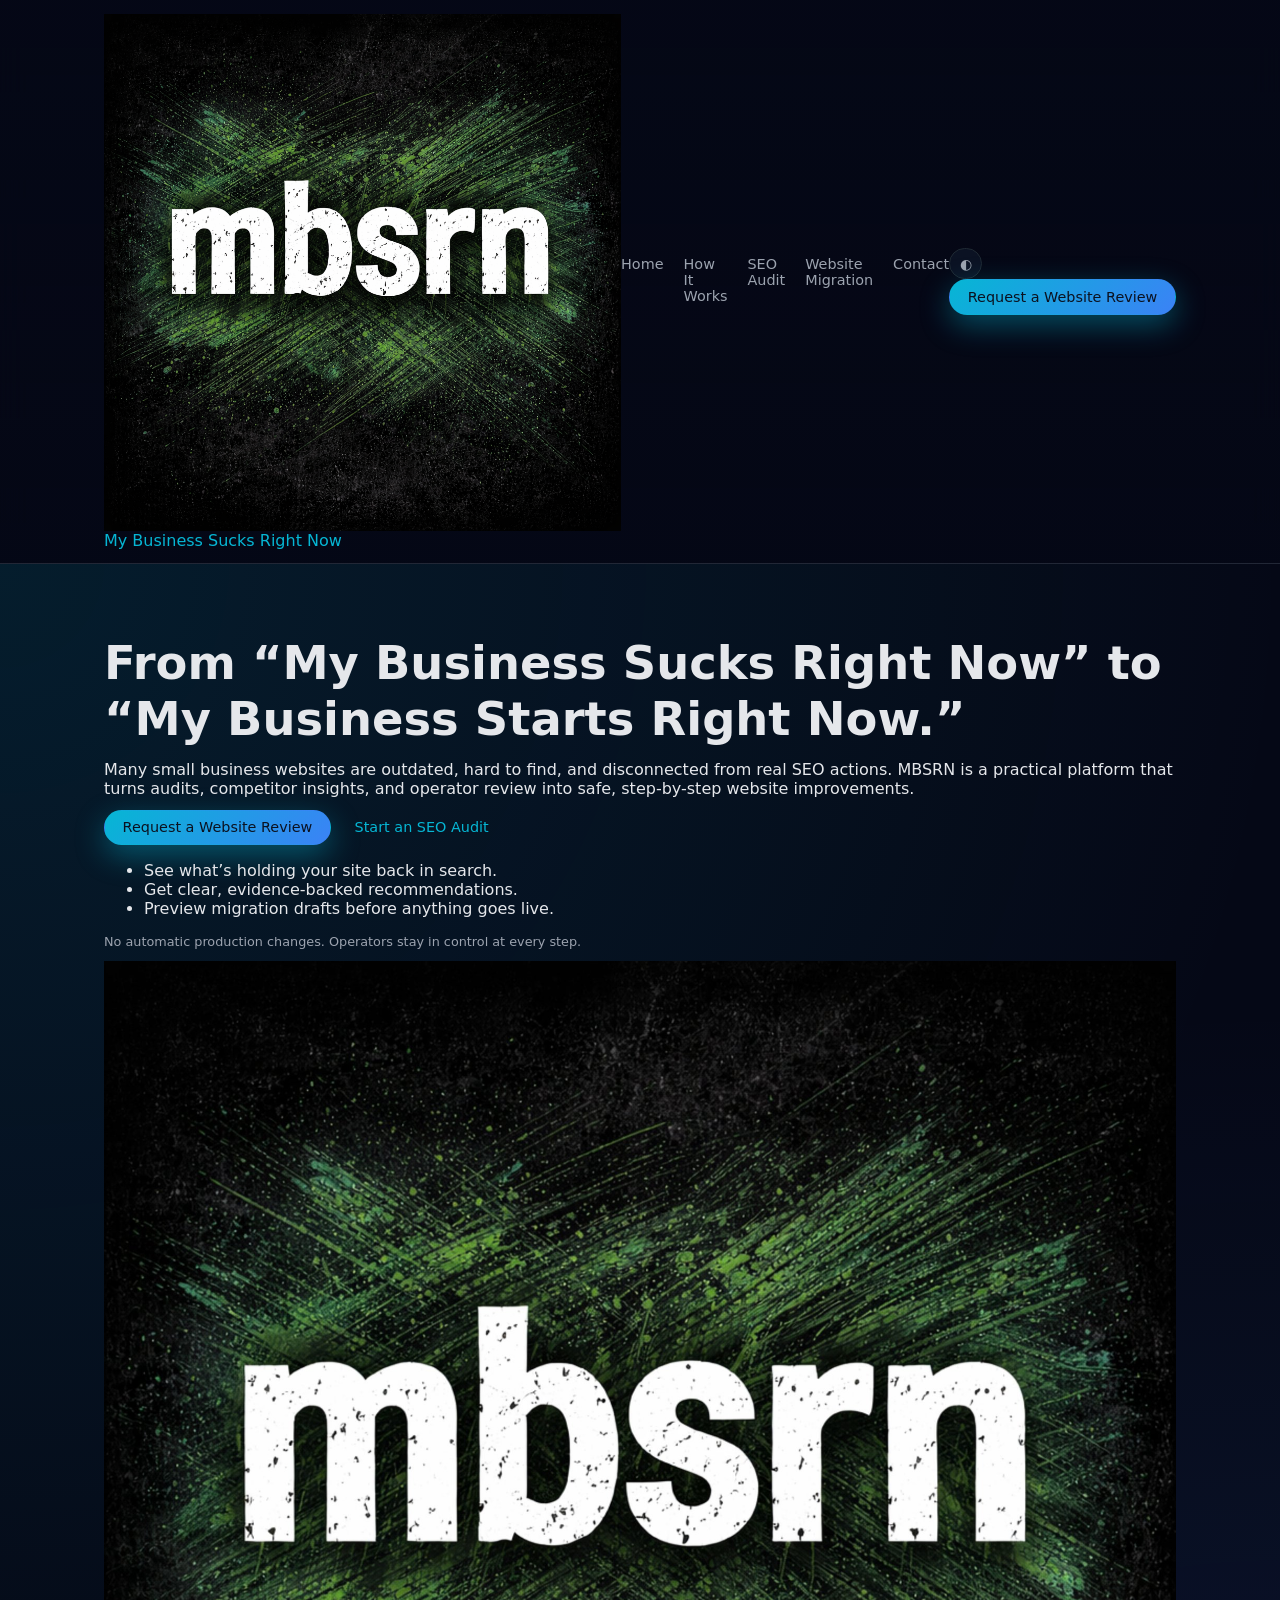
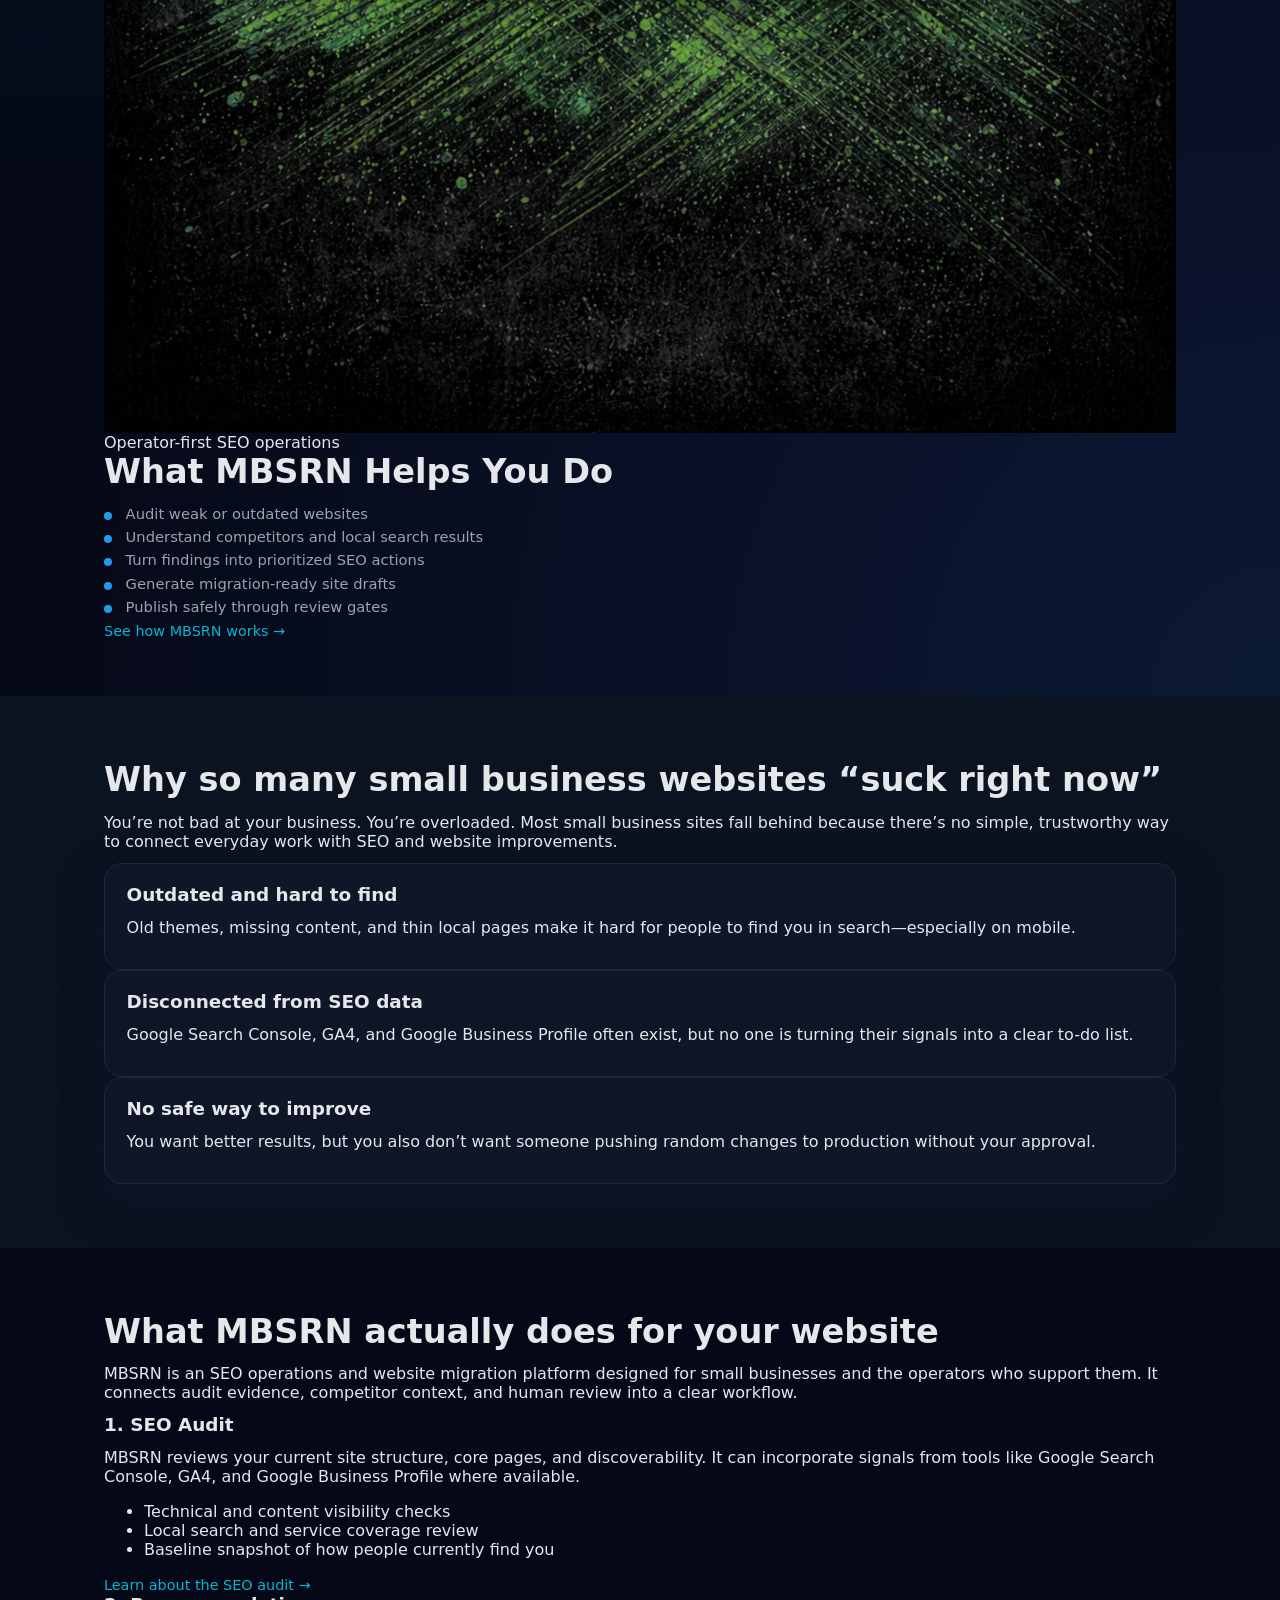
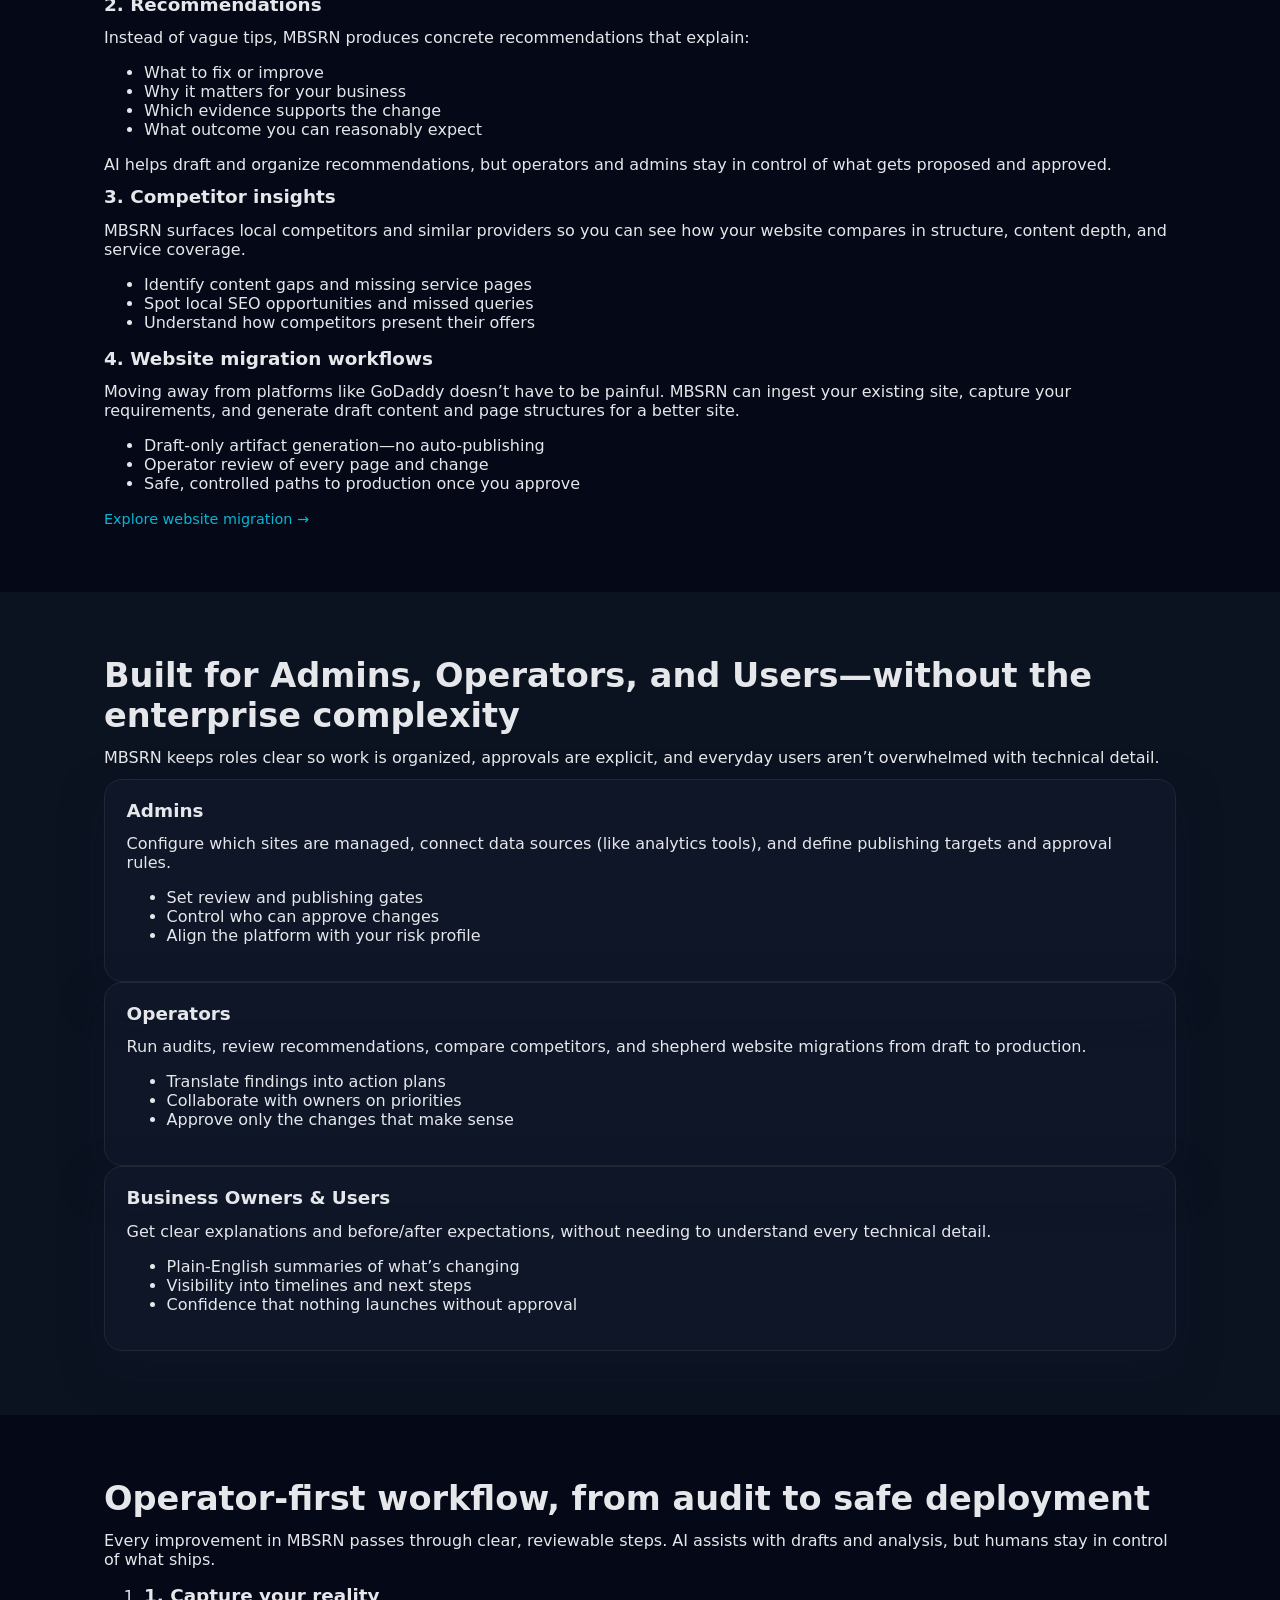
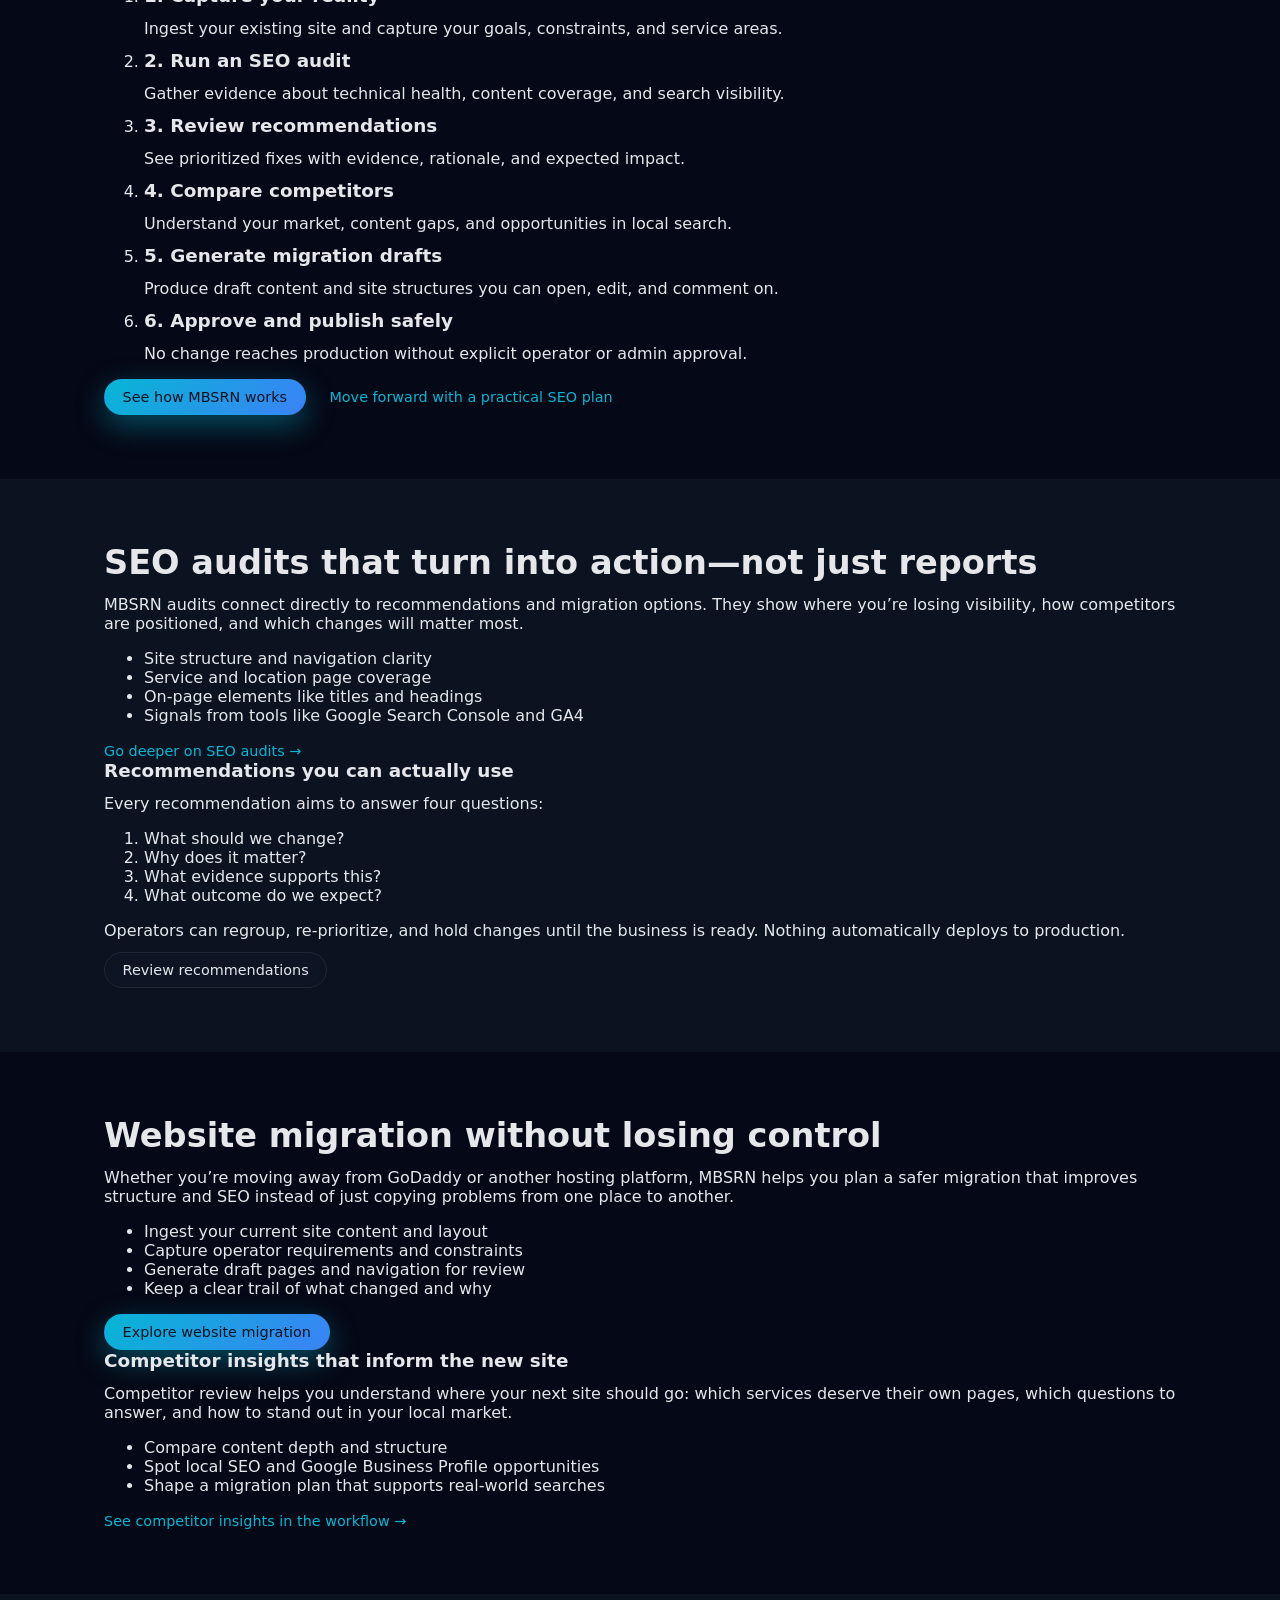
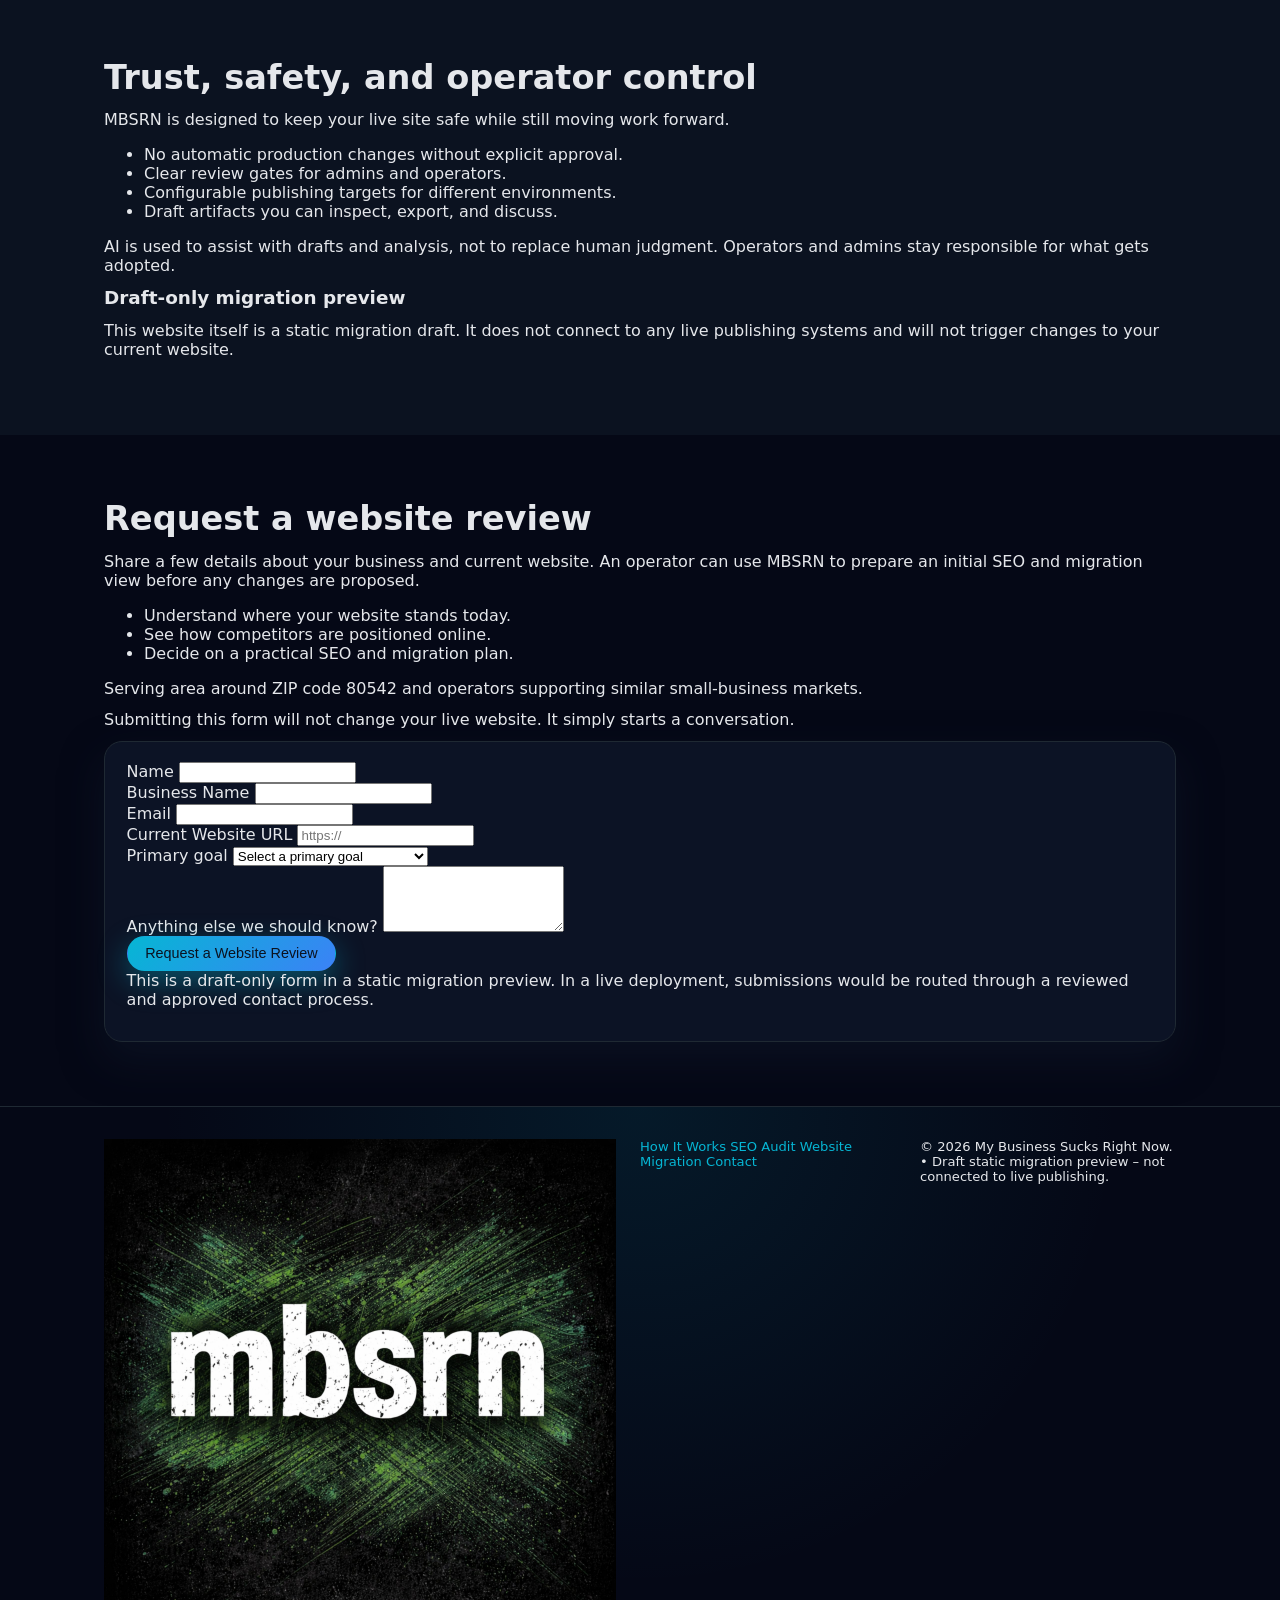
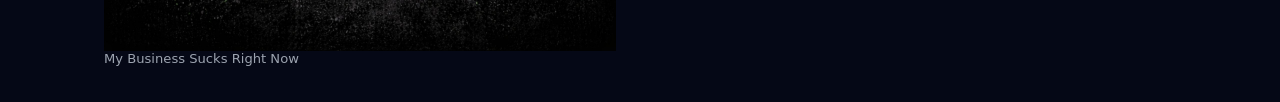
==== commit 011874fe: "[MBSRN Migration] site=df16ee39-faa4-4af4-ae16-36aeb5d1288b artifact=v20" ====
--- a/index.html
+++ b/index.html
@@ -2,11 +2,20 @@
 <html lang="en" data-theme="dark">
 <head>
   <meta charset="UTF-8" />
-  <title>My Business Sucks Right Now | Practical SEO & Website Migration Platform</title>
   <meta name="viewport" content="width=device-width, initial-scale=1" />
-  <meta name="description" content="MBSRN helps small business operators turn weak, outdated websites into clear SEO action. Get audits, competitor insights, draft migrations, and evidence-backed recommendations—with human review and no automatic production changes." />
+  <title>MBSRN – Practical SEO & Website Migration for Small Businesses</title>
+  <meta name="description" content="My Business Sucks Right Now (MBSRN) helps small business owners move from weak website visibility to clear SEO audits, evidence-backed recommendations, competitor insights, and safe migration workflows—with operators in control at every step." />
+
+  <!-- Draft-only: favicon -->
   <link rel="icon" type="image/png" href="assets/images/mbsrn-fav-ico.png" />
-  <!-- DRAFT ONLY: This is a non-production static HTML mockup for operator review. No tracking or live integrations are active. -->
+
+  <!-- Draft-only: analytics placeholder. Operators can wire GA4 or other tools after review. -->
+  <!--
+  <script>
+    // Analytics scripts (e.g., GA4, Tag Manager) can be added here after operator approval.
+  </script>
+  -->
+
   <link rel="stylesheet" href="styles.css" />
 
   <script async src="https://www.googletagmanager.com/gtag/js?id=G-TW1JKRGXTP"></script>
@@ -18,296 +27,482 @@
 </script>
 </head>
 <body>
-<header class="site-header">
-  <div class="container header-inner">
-    <a href="index.html" class="logo-link" aria-label="My Business Sucks Right Now home">
-      <img src="assets/images/mbsrn-logo.png" alt="My Business Sucks Right Now logo" class="logo-main" />
-    </a>
-    <nav class="main-nav" aria-label="Main">
-      <a href="how-it-works.html">How It Works</a>
-      <a href="seo-audit-recommendations.html">SEO Audit & Recommendations</a>
-      <a href="website-migration.html">Website Migration</a>
-      <a href="#for-operators">For Operators</a>
-    </nav>
-    <div class="header-cta-group">
-      <button class="theme-toggle" type="button" aria-label="Toggle light or dark theme">☾</button>
-      <a href="#request-review" class="btn btn-primary">Request a Website Review</a>
+  <!-- Draft-only notice: this site is a static migration preview and does not perform any automated SEO changes or deployments. -->
+  <header class="site-header">
+    <div class="container header-inner">
+      <a href="index.html" class="brand">
+        <img src="assets/images/mbsrn-logo.png" alt="mbsrn logo with white distressed text on green grunge background" class="brand-logo" />
+        <span class="brand-text">My Business Sucks Right Now</span>
+      </a>
+      <nav class="main-nav" aria-label="Main navigation">
+        <a href="index.html" class="nav-link is-active">Home</a>
+        <a href="workflow.html" class="nav-link">How It Works</a>
+        <a href="#audit" class="nav-link">SEO Audit</a>
+        <a href="#migration" class="nav-link">Website Migration</a>
+        <a href="#contact" class="nav-link">Contact</a>
+      </nav>
+      <div class="header-actions">
+        <button type="button" class="theme-toggle" aria-label="Toggle light/dark mode">◐</button>
+        <a href="#contact" class="btn btn-sm btn-primary">Request a Website Review</a>
+      </div>
     </div>
-  </div>
-</header>
-
-<main>
-  <!-- HERO -->
-  <section class="hero">
-    <div class="container hero-inner">
-      <div class="hero-copy">
-        <p class="eyebrow">SEO operations for small businesses</p>
-        <h1>My Business Sucks Right Now.<br><span class="accent">Your website doesn&apos;t have to.</span></h1>
-        <p class="lead">If your site is outdated, hard to find, or stuck on a platform like GoDaddy with no clear plan, MBSRN turns evidence, competitor data, and operator review into a practical SEO and website migration workflow.</p>
-        <div class="hero-cta-row">
-          <a href="#request-review" class="btn btn-primary">Request a Website Review</a>
-          <a href="how-it-works.html" class="btn btn-secondary">See How MBSRN Works</a>
-        </div>
-        <p class="hero-note">Draft-only experience: this page is a static migration mockup generated for review. No live changes are made to any site.</p>
-      </div>
-      <div class="hero-media">
-        <figure class="hero-figure">
-          <img src="assets/images/frust-cleaning-person-www.png" alt="Stressed cleaner on phone receiving multiple last-minute schedule change messages" />
-          <figcaption>Many operators juggle calls, texts, and last-minute changes with websites that don&apos;t help. MBSRN helps turn that chaos into a clear, reviewable plan.</figcaption>
-        </figure>
+  </header>
+
+  <main>
+    <!-- Hero: Core problem and primary CTA -->
+    <section class="hero">
+      <div class="container hero-grid">
+        <div class="hero-text">
+          <h1>From “My Business Sucks Right Now” to “My Business Starts Right Now.”</h1>
+          <p class="hero-lead">
+            Many small business websites are outdated, hard to find, and disconnected from real SEO actions.
+            MBSRN is a practical platform that turns audits, competitor insights, and operator review
+            into safe, step-by-step website improvements.
+          </p>
+          <div class="hero-ctas">
+            <a href="#contact" class="btn btn-primary">Request a Website Review</a>
+            <a href="#audit" class="btn btn-outline">Start an SEO Audit</a>
+          </div>
+          <ul class="hero-points">
+            <li>See what’s holding your site back in search.</li>
+            <li>Get clear, evidence-backed recommendations.</li>
+            <li>Preview migration drafts before anything goes live.</li>
+          </ul>
+          <p class="hero-note">
+            No automatic production changes. Operators stay in control at every step.
+          </p>
+        </div>
+        <div class="hero-card" aria-label="MBSRN overview snapshot">
+          <div class="hero-card-header">
+            <img src="assets/images/mbsrn-logo-small.jpg" alt="mbsrn logo with white distressed text on green grunge background" class="hero-logo" />
+            <span class="badge">Operator-first SEO operations</span>
+          </div>
+          <div class="hero-card-body">
+            <h2 class="hero-card-title">What MBSRN Helps You Do</h2>
+            <ul class="checklist">
+              <li>Audit weak or outdated websites</li>
+              <li>Understand competitors and local search results</li>
+              <li>Turn findings into prioritized SEO actions</li>
+              <li>Generate migration-ready site drafts</li>
+              <li>Publish safely through review gates</li>
+            </ul>
+            <a href="workflow.html" class="inline-link">See how MBSRN works →</a>
+          </div>
+        </div>
+      </div>
+    </section>
+
+    <!-- Why small business websites struggle -->
+    <section class="section section-alt" aria-labelledby="why-heading">
+      <div class="container">
+        <h2 id="why-heading">Why so many small business websites “suck right now”</h2>
+        <p class="section-intro">
+          You’re not bad at your business. You’re overloaded.
+          Most small business sites fall behind because there’s no simple, trustworthy way
+          to connect everyday work with SEO and website improvements.
+        </p>
+        <div class="grid-3">
+          <article class="card card-minimal">
+            <h3>Outdated and hard to find</h3>
+            <p>
+              Old themes, missing content, and thin local pages make it hard for people
+              to find you in search—especially on mobile.
+            </p>
+          </article>
+          <article class="card card-minimal">
+            <h3>Disconnected from SEO data</h3>
+            <p>
+              Google Search Console, GA4, and Google Business Profile often exist,
+              but no one is turning their signals into a clear to-do list.
+            </p>
+          </article>
+          <article class="card card-minimal">
+            <h3>No safe way to improve</h3>
+            <p>
+              You want better results, but you also don’t want someone pushing random
+              changes to production without your approval.
+            </p>
+          </article>
+        </div>
+      </div>
+    </section>
+
+    <!-- What MBSRN does -->
+    <section class="section" aria-labelledby="what-heading">
+      <div class="container">
+        <h2 id="what-heading">What MBSRN actually does for your website</h2>
+        <p class="section-intro">
+          MBSRN is an SEO operations and website migration platform designed for small businesses
+          and the operators who support them. It connects audit evidence, competitor context,
+          and human review into a clear workflow.
+        </p>
+        <div class="grid-2">
+          <div>
+            <h3>1. SEO Audit</h3>
+            <p>
+              MBSRN reviews your current site structure, core pages, and discoverability.
+              It can incorporate signals from tools like Google Search Console, GA4,
+              and Google Business Profile where available.
+            </p>
+            <ul class="list-bullets">
+              <li>Technical and content visibility checks</li>
+              <li>Local search and service coverage review</li>
+              <li>Baseline snapshot of how people currently find you</li>
+            </ul>
+            <a href="#audit" class="inline-link">Learn about the SEO audit →</a>
+          </div>
+          <div>
+            <h3>2. Recommendations</h3>
+            <p>
+              Instead of vague tips, MBSRN produces concrete recommendations that explain:
+            </p>
+            <ul class="list-bullets">
+              <li>What to fix or improve</li>
+              <li>Why it matters for your business</li>
+              <li>Which evidence supports the change</li>
+              <li>What outcome you can reasonably expect</li>
+            </ul>
+            <p>
+              AI helps draft and organize recommendations, but operators and admins
+              stay in control of what gets proposed and approved.
+            </p>
+          </div>
+        </div>
+
+        <div class="grid-2 mt-lg">
+          <div>
+            <h3>3. Competitor insights</h3>
+            <p>
+              MBSRN surfaces local competitors and similar providers so you can see
+              how your website compares in structure, content depth, and service coverage.
+            </p>
+            <ul class="list-bullets">
+              <li>Identify content gaps and missing service pages</li>
+              <li>Spot local SEO opportunities and missed queries</li>
+              <li>Understand how competitors present their offers</li>
+            </ul>
+          </div>
+          <div>
+            <h3>4. Website migration workflows</h3>
+            <p>
+              Moving away from platforms like GoDaddy doesn’t have to be painful.
+              MBSRN can ingest your existing site, capture your requirements,
+              and generate draft content and page structures for a better site.
+            </p>
+            <ul class="list-bullets">
+              <li>Draft-only artifact generation—no auto-publishing</li>
+              <li>Operator review of every page and change</li>
+              <li>Safe, controlled paths to production once you approve</li>
+            </ul>
+            <a href="#migration" class="inline-link">Explore website migration →</a>
+          </div>
+        </div>
+      </div>
+    </section>
+
+    <!-- Role clarity: Admins, Operators, Users -->
+    <section class="section section-alt" aria-labelledby="roles-heading">
+      <div class="container">
+        <h2 id="roles-heading">Built for Admins, Operators, and Users—without the enterprise complexity</h2>
+        <p class="section-intro">
+          MBSRN keeps roles clear so work is organized, approvals are explicit,
+          and everyday users aren’t overwhelmed with technical detail.
+        </p>
+        <div class="grid-3">
+          <article class="card">
+            <h3>Admins</h3>
+            <p>
+              Configure which sites are managed, connect data sources (like analytics tools),
+              and define publishing targets and approval rules.
+            </p>
+            <ul class="list-bullets">
+              <li>Set review and publishing gates</li>
+              <li>Control who can approve changes</li>
+              <li>Align the platform with your risk profile</li>
+            </ul>
+          </article>
+          <article class="card">
+            <h3>Operators</h3>
+            <p>
+              Run audits, review recommendations, compare competitors,
+              and shepherd website migrations from draft to production.
+            </p>
+            <ul class="list-bullets">
+              <li>Translate findings into action plans</li>
+              <li>Collaborate with owners on priorities</li>
+              <li>Approve only the changes that make sense</li>
+            </ul>
+          </article>
+          <article class="card">
+            <h3>Business Owners & Users</h3>
+            <p>
+              Get clear explanations and before/after expectations,
+              without needing to understand every technical detail.
+            </p>
+            <ul class="list-bullets">
+              <li>Plain-English summaries of what’s changing</li>
+              <li>Visibility into timelines and next steps</li>
+              <li>Confidence that nothing launches without approval</li>
+            </ul>
+          </article>
+        </div>
+      </div>
+    </section>
+
+    <!-- Operator-first workflow snapshot -->
+    <section class="section" aria-labelledby="workflow-heading">
+      <div class="container">
+        <h2 id="workflow-heading">Operator-first workflow, from audit to safe deployment</h2>
+        <p class="section-intro">
+          Every improvement in MBSRN passes through clear, reviewable steps.
+          AI assists with drafts and analysis, but humans stay in control of what ships.
+        </p>
+        <ol class="workflow-steps">
+          <li>
+            <h3>1. Capture your reality</h3>
+            <p>Ingest your existing site and capture your goals, constraints, and service areas.</p>
+          </li>
+          <li>
+            <h3>2. Run an SEO audit</h3>
+            <p>Gather evidence about technical health, content coverage, and search visibility.</p>
+          </li>
+          <li>
+            <h3>3. Review recommendations</h3>
+            <p>See prioritized fixes with evidence, rationale, and expected impact.</p>
+          </li>
+          <li>
+            <h3>4. Compare competitors</h3>
+            <p>Understand your market, content gaps, and opportunities in local search.</p>
+          </li>
+          <li>
+            <h3>5. Generate migration drafts</h3>
+            <p>Produce draft content and site structures you can open, edit, and comment on.</p>
+          </li>
+          <li>
+            <h3>6. Approve and publish safely</h3>
+            <p>No change reaches production without explicit operator or admin approval.</p>
+          </li>
+        </ol>
+        <div class="workflow-cta-row">
+          <a href="workflow.html" class="btn btn-primary">See how MBSRN works</a>
+          <a href="#contact" class="btn btn-outline">Move forward with a practical SEO plan</a>
+        </div>
+      </div>
+    </section>
+
+    <!-- SEO Audit and Recommendations highlight -->
+    <section id="audit" class="section section-alt" aria-labelledby="audit-heading">
+      <div class="container">
+        <h2 id="audit-heading">SEO audits that turn into action—not just reports</h2>
+        <div class="grid-2">
+          <div>
+            <p>
+              MBSRN audits connect directly to recommendations and migration options.
+              They show where you’re losing visibility, how competitors are positioned,
+              and which changes will matter most.
+            </p>
+            <ul class="list-bullets">
+              <li>Site structure and navigation clarity</li>
+              <li>Service and location page coverage</li>
+              <li>On-page elements like titles and headings</li>
+              <li>Signals from tools like Google Search Console and GA4</li>
+            </ul>
+            <a href="workflow.html#audit-detail" class="inline-link">Go deeper on SEO audits →</a>
+          </div>
+          <div>
+            <h3>Recommendations you can actually use</h3>
+            <p>
+              Every recommendation aims to answer four questions:
+            </p>
+            <ol class="numbered">
+              <li>What should we change?</li>
+              <li>Why does it matter?</li>
+              <li>What evidence supports this?</li>
+              <li>What outcome do we expect?</li>
+            </ol>
+            <p>
+              Operators can regroup, re-prioritize, and hold changes until the business is ready.
+              Nothing automatically deploys to production.
+            </p>
+            <a href="workflow.html#recommendations" class="btn btn-sm btn-secondary">Review recommendations</a>
+          </div>
+        </div>
+      </div>
+    </section>
+
+    <!-- Migration and competitor insights highlight -->
+    <section id="migration" class="section" aria-labelledby="migration-heading">
+      <div class="container">
+        <h2 id="migration-heading">Website migration without losing control</h2>
+        <div class="grid-2">
+          <div>
+            <p>
+              Whether you’re moving away from GoDaddy or another hosting platform,
+              MBSRN helps you plan a safer migration that improves structure and SEO
+              instead of just copying problems from one place to another.
+            </p>
+            <ul class="list-bullets">
+              <li>Ingest your current site content and layout</li>
+              <li>Capture operator requirements and constraints</li>
+              <li>Generate draft pages and navigation for review</li>
+              <li>Keep a clear trail of what changed and why</li>
+            </ul>
+            <a href="workflow.html#migration" class="btn btn-sm btn-primary">Explore website migration</a>
+          </div>
+          <div>
+            <h3>Competitor insights that inform the new site</h3>
+            <p>
+              Competitor review helps you understand where your next site should go:
+              which services deserve their own pages, which questions to answer,
+              and how to stand out in your local market.
+            </p>
+            <ul class="list-bullets">
+              <li>Compare content depth and structure</li>
+              <li>Spot local SEO and Google Business Profile opportunities</li>
+              <li>Shape a migration plan that supports real-world searches</li>
+            </ul>
+            <a href="workflow.html#competitors" class="inline-link">See competitor insights in the workflow →</a>
+          </div>
+        </div>
+      </div>
+    </section>
+
+    <!-- Trust and safety -->
+    <section class="section section-alt" aria-labelledby="trust-heading">
+      <div class="container trust-grid">
+        <div>
+          <h2 id="trust-heading">Trust, safety, and operator control</h2>
+          <p class="section-intro">
+            MBSRN is designed to keep your live site safe while still moving work forward.
+          </p>
+          <ul class="list-bullets">
+            <li>No automatic production changes without explicit approval.</li>
+            <li>Clear review gates for admins and operators.</li>
+            <li>Configurable publishing targets for different environments.</li>
+            <li>Draft artifacts you can inspect, export, and discuss.</li>
+          </ul>
+          <p>
+            AI is used to assist with drafts and analysis, not to replace human judgment.
+            Operators and admins stay responsible for what gets adopted.
+          </p>
+        </div>
+        <aside class="trust-aside" aria-label="Safety summary">
+          <h3>Draft-only migration preview</h3>
+          <p>
+            This website itself is a static migration draft. It does not connect to
+            any live publishing systems and will not trigger changes to your current website.
+          </p>
+        </aside>
+      </div>
+    </section>
+
+    <!-- Contact / Request Review -->
+    <section id="contact" class="section" aria-labelledby="contact-heading">
+      <div class="container contact-grid">
+        <div>
+          <h2 id="contact-heading">Request a website review</h2>
+          <p class="section-intro">
+            Share a few details about your business and current website.
+            An operator can use MBSRN to prepare an initial SEO and migration view
+            before any changes are proposed.
+          </p>
+          <ul class="list-bullets">
+            <li>Understand where your website stands today.</li>
+            <li>See how competitors are positioned online.</li>
+            <li>Decide on a practical SEO and migration plan.</li>
+          </ul>
+          <p class="small-text">
+            Serving area around ZIP code 80542 and operators supporting similar
+            small-business markets.
+          </p>
+          <p class="small-text strong">
+            Submitting this form will not change your live website.
+            It simply starts a conversation.
+          </p>
+        </div>
+        <div>
+          <!-- Draft-only intake form. No backend is connected in this static package. -->
+          <form class="card form" aria-label="Request a website review (draft form)">
+            <div class="field">
+              <label for="name">Name</label>
+              <input id="name" name="name" type="text" autocomplete="name" />
+            </div>
+            <div class="field">
+              <label for="business_name">Business Name</label>
+              <input id="business_name" name="business_name" type="text" />
+            </div>
+            <div class="field">
+              <label for="email">Email</label>
+              <input id="email" name="email" type="email" autocomplete="email" />
+            </div>
+            <div class="field">
+              <label for="website">Current Website URL</label>
+              <input id="website" name="current_website_url" type="url" placeholder="https://" />
+            </div>
+            <div class="field">
+              <label for="goal">Primary goal</label>
+              <select id="goal" name="primary_goal">
+                <option value="" selected disabled>Select a primary goal</option>
+                <option value="visibility">Improve local search visibility</option>
+                <option value="leads">Get more qualified leads</option>
+                <option value="migration">Plan a website migration</option>
+                <option value="clarity">Understand what to fix first</option>
+              </select>
+            </div>
+            <div class="field">
+              <label for="notes">Anything else we should know?</label>
+              <textarea id="notes" name="notes" rows="4"></textarea>
+            </div>
+            <button type="submit" class="btn btn-primary">Request a Website Review</button>
+            <p class="form-note small-text">
+              This is a draft-only form in a static migration preview.
+              In a live deployment, submissions would be routed through a reviewed
+              and approved contact process.
+            </p>
+          </form>
+        </div>
+      </div>
+    </section>
+  </main>
+
+  <footer class="site-footer">
+    <div class="container footer-inner">
+      <div class="footer-brand">
+        <img src="assets/images/mbsrn-logo-small.jpg" alt="mbsrn logo with white distressed text on green grunge background" class="footer-logo" />
+        <span class="footer-text">My Business Sucks Right Now</span>
+      </div>
+      <nav class="footer-nav" aria-label="Footer navigation">
+        <a href="workflow.html" class="footer-link">How It Works</a>
+        <a href="#audit" class="footer-link">SEO Audit</a>
+        <a href="#migration" class="footer-link">Website Migration</a>
+        <a href="#contact" class="footer-link">Contact</a>
+      </nav>
+      <div class="footer-meta">
+        <span class="footer-copy">© <span id="year">2026</span> My Business Sucks Right Now.</span>
+        <span class="footer-dot">•</span>
+        <span class="footer-note">Draft static migration preview – not connected to live publishing.</span>
       </div>
     </div>
-  </section>
-
-  <!-- PROBLEM SECTION -->
-  <section class="section" aria-labelledby="why-hard-heading">
-    <div class="container two-col">
-      <div>
-        <h2 id="why-hard-heading">Why weak websites are so hard to fix</h2>
-        <p>Most small business sites aren&apos;t “bad” because the owner doesn&apos;t care. They&apos;re weak because everyone is overloaded and the work is scattered across tools.</p>
-        <ul class="checklist">
-          <li>Outdated content and confusing navigation that lose visitors.</li>
-          <li>No clear connection between SEO issues, analytics, and what to fix first.</li>
-          <li>Pages built on old themes or page builders with no safe way to clean them up.</li>
-          <li>Vendors making one-off changes without sharing evidence or expected impact.</li>
-        </ul>
-        <p>MBSRN treats your website like an operations problem, not a one-time redesign. We combine audits, competitor context, and operator review into a repeatable workflow.</p>
-      </div>
-      <div class="problem-stack">
-        <article class="card card-compact">
-          <h3>From “Sucks Right Now” → “Starts Right Now”</h3>
-          <p>We start with where you are today, capture what matters to you, then build a prioritized, measurable plan instead of throwing everything away.</p>
-        </article>
-        <article class="card card-compact">
-          <h3>Evidence over opinions</h3>
-          <p>Audits pull signals from Google Search Console, GA4, your Google Business Profile, and competitor sites—so recommendations are backed by data you can review.</p>
-        </article>
-      </div>
-    </div>
-  </section>
-
-  <!-- WHAT MBSRN DOES -->
-  <section class="section section-alt" aria-labelledby="what-mbsrn-heading">
-    <div class="container">
-      <h2 id="what-mbsrn-heading">What MBSRN does for small businesses</h2>
-      <div class="grid grid-3">
-        <article class="card">
-          <h3>Audit your current website</h3>
-          <p>We ingest your existing site—even if it&apos;s stuck on GoDaddy or another legacy host—and run SEO and structure checks to find weak spots.</p>
-          <ul class="bullet-list">
-            <li>Page-by-page visibility review</li>
-            <li>Technical and content-focused SEO checks</li>
-            <li>Local search and Google Business Profile readiness</li>
-          </ul>
-          <a href="seo-audit-recommendations.html" class="inline-link">Learn about the SEO audit</a>
-        </article>
-        <article class="card">
-          <h3>Turn findings into clear recommendations</h3>
-          <p>AI helps draft recommendations, but operators stay in control. Every item explains what to change, why it matters, and what outcome to expect.</p>
-          <ul class="bullet-list">
-            <li>Plain-English descriptions</li>
-            <li>Linked evidence from your data</li>
-            <li>Impact and effort notes for prioritization</li>
-          </ul>
-          <a href="seo-audit-recommendations.html#recommendations" class="inline-link">See how recommendations work</a>
-        </article>
-        <article class="card">
-          <h3>Support safe website migration</h3>
-          <p>MBSRN generates draft static-site content and structure that you can review. Nothing is pushed to production without explicit approval.</p>
-          <ul class="bullet-list">
-            <li>Draft pages and navigation</li>
-            <li>Operator review gates before publish</li>
-            <li>Support for moving away from hosts like GoDaddy</li>
-          </ul>
-          <a href="website-migration.html" class="inline-link">Explore website migration</a>
-        </article>
-      </div>
-    </div>
-  </section>
-
-  <!-- ROLES SECTION -->
-  <section class="section" id="for-operators" aria-labelledby="roles-heading">
-    <div class="container">
-      <h2 id="roles-heading">Built for Admins, Operators, and Users</h2>
-      <div class="grid grid-3">
-        <article class="card role-card">
-          <h3>Admins</h3>
-          <p>Admins configure accounts, connections, and approval rules. They keep things secure and make sure nothing touches production without sign-off.</p>
-          <ul class="bullet-list">
-            <li>Set review and publishing gates</li>
-            <li>Connect Google Search Console, GA4, and other data sources</li>
-            <li>Define who can approve audits, recommendations, and migrations</li>
-          </ul>
-        </article>
-        <article class="card role-card">
-          <h3>Operators</h3>
-          <p>Operators run audits, review evidence, and decide which changes move forward. MBSRN is designed around their workflow.</p>
-          <ul class="bullet-list">
-            <li>Trigger SEO audits and migration drafts</li>
-            <li>Review competitor insights and content gaps</li>
-            <li>Approve or reject recommendations before implementation</li>
-          </ul>
-        </article>
-        <article class="card role-card">
-          <h3>Users & owners</h3>
-          <p>Users—often business owners or trusted staff—see clear summaries and next steps without needing to understand every technical detail.</p>
-          <ul class="bullet-list">
-            <li>Plain-language reports and dashboards</li>
-            <li>Clear before/after expectations</li>
-            <li>Safe, trackable changes over time</li>
-          </ul>
-        </article>
-      </div>
-    </div>
-  </section>
-
-  <!-- TRUST & SAFETY SECTION -->
-  <section class="section section-alt" aria-labelledby="trust-heading">
-    <div class="container two-col">
-      <div>
-        <h2 id="trust-heading">Safe, controlled publishing — no surprises</h2>
-        <p>MBSRN is built to avoid risky, automatic changes to your live site. Drafts and recommendations are reviewed by humans before anything ships.</p>
-        <ul class="checklist">
-          <li><strong>No automatic production changes.</strong> Every publish step requires explicit human approval.</li>
-          <li><strong>Configurable review gates.</strong> Admins can require multiple approvals on higher-impact changes.</li>
-          <li><strong>Clear change history.</strong> Track what changed, when, and why.</li>
-          <li><strong>AI as an assistant, not a replacement.</strong> Drafts come from AI, decisions come from operators.</li>
-        </ul>
-      </div>
-      <div class="trust-cards">
-        <article class="card card-compact">
-          <h3>Secure by design</h3>
-          <p>We avoid exposing infrastructure details on this site. Operators stay in control of where and how final artifacts are deployed.</p>
-        </article>
-        <article class="card card-compact">
-          <h3>Human review built in</h3>
-          <p>Recommendations, migration drafts, and SEO plans are designed to be reviewed with actual humans before implementation.</p>
-        </article>
-      </div>
-    </div>
-  </section>
-
-  <!-- TOOLS & COMPETITORS SECTION -->
-  <section class="section" aria-labelledby="tools-heading">
-    <div class="container two-col">
-      <div>
-        <h2 id="tools-heading">Connected to the tools and competitors that matter</h2>
-        <p>MBSRN doesn&apos;t replace your existing analytics. It uses them as context so you can see what&apos;s working, what isn&apos;t, and how competitors show up in search.</p>
-        <ul class="bullet-list">
-          <li>Google Search Console for search queries, coverage, and click-through trends.</li>
-          <li>GA4 for traffic quality and simple conversion paths.</li>
-          <li>Google Business Profile for local visibility and map pack readiness.</li>
-          <li>Competitor scans to surface content gaps and missed service pages.</li>
-        </ul>
-        <p>All of this is pulled into a consistent set of audits and recommendations so operators can act with confidence.</p>
-        <a href="seo-audit-recommendations.html" class="btn btn-secondary">Start an SEO Audit</a>
-      </div>
-      <div class="problem-stack">
-        <figure class="mini-figure">
-          <img src="assets/images/frust-fs-person-www.png" alt="Stressed restaurant cook reacting to a food delivery app order delayed notification in a busy kitchen" />
-          <figcaption>Whether you run a restaurant, a service business, or a local shop, competitor visibility affects your bottom line.</figcaption>
-        </figure>
-        <figure class="mini-figure">
-          <img src="assets/images/frust-gc-person-www.png" alt="Frustrated construction worker in safety gear using a dirty laptop on a jobsite" />
-          <figcaption>Operators need clear, practical steps—not another dashboard to babysit.</figcaption>
-        </figure>
-      </div>
-    </div>
-  </section>
-
-  <!-- REQUEST REVIEW / CONTACT-STYLE SECTION -->
-  <section class="section section-accent" id="request-review" aria-labelledby="request-review-heading">
-    <div class="container two-col">
-      <div>
-        <h2 id="request-review-heading">Ready to move from &ldquo;Sucks Right Now&rdquo; to a practical SEO plan?</h2>
-        <p>Share a few details and request a website review. We&apos;ll outline what we see, what to prioritize, and how MBSRN can help—before any changes are made to your live site.</p>
-        <ul class="bullet-list">
-          <li>No automatic changes to your current website.</li>
-          <li>Operator-first summaries you can share with your team.</li>
-          <li>Clear next steps: audit, recommendations, or migration support.</li>
-        </ul>
-      </div>
-      <div>
-        <!-- DRAFT-ONLY CONTACT FORM MOCKUP -->
-        <form class="card form-card" aria-label="Request a website review (draft form)">
-          <p class="form-disclaimer">Draft-only: This form is a static mockup for review. Submissions are not processed.</p>
-          <label>
-            Full Name
-            <input type="text" name="name" placeholder="Jane Doe" />
-          </label>
-          <label>
-            Business Name
-            <input type="text" name="business" placeholder="Example Services LLC" />
-          </label>
-          <label>
-            Business Website URL
-            <input type="url" name="website" placeholder="https://" />
-          </label>
-          <label>
-            Email
-            <input type="email" name="email" placeholder="you@example.com" />
-          </label>
-          <label>
-            Phone (optional)
-            <input type="tel" name="phone" placeholder="(555) 555-5555" />
-          </label>
-          <label>
-            Primary goal
-            <input type="text" name="goal" placeholder="More local leads, more bookings, better search visibility..." />
-          </label>
-          <label>
-            Biggest website or SEO frustration right now
-            <textarea name="frustration" rows="3" placeholder="What feels stuck or confusing?"></textarea>
-          </label>
-          <label>
-            Preferred next step
-            <select name="next_step">
-              <option value="review-call">Review call</option>
-              <option value="email-summary">Email summary</option>
-              <option value="audit-only">Just send audit results</option>
-            </select>
-          </label>
-          <button type="button" class="btn btn-primary btn-full">Request a Website Review (Draft)</button>
-          <p class="form-footnote">Serving businesses in and beyond the 80542 area. Scheduling and real submissions would be configured after operator approval.</p>
-        </form>
-      </div>
-    </div>
-  </section>
-</main>
-
-<footer class="site-footer">
-  <div class="container footer-inner">
-    <div class="footer-left">
-      <img src="assets/images/mbsrn-logo.png" alt="MBSRN small logo" class="logo-small" />
-      <p class="footer-text">My Business Sucks Right Now helps operators turn weak websites into practical, reviewable SEO and migration plans.</p>
-      <p class="footer-text">Draft-only static site. No production systems are touched from this page.</p>
-    </div>
-    <div class="footer-links">
-      <a href="how-it-works.html">How It Works</a>
-      <a href="seo-audit-recommendations.html">SEO Audit & Recommendations</a>
-      <a href="website-migration.html">Website Migration</a>
-    </div>
-    <div class="footer-meta">
-      <p class="footer-text"><a href="#request-review" class="inline-link">Request a Website Review</a></p>
-      <p class="footer-text">Privacy Policy · Terms of Service (draft placeholders)</p>
-    </div>
-  </div>
-  <!-- Analytics Placeholder: Insert approved analytics scripts here after operator and admin review. -->
-</footer>
-
-<script>
-// Simple light/dark theme toggle (draft-only, no external storage)
-(function() {
-  const root = document.documentElement;
-  const btn = document.querySelector('.theme-toggle');
-  if (!btn) return;
-  btn.addEventListener('click', function() {
-    const current = root.getAttribute('data-theme') || 'dark';
-    const next = current === 'dark' ? 'light' : 'dark';
-    root.setAttribute('data-theme', next);
-    btn.textContent = next === 'dark' ? '☾' : '☼';
-  });
-})();
-</script>
+
+    <script>
+      // Simple year injection for convenience in this static draft.
+      (function () {
+        var el = document.getElementById('year');
+        if (el) el.textContent = new Date().getFullYear();
+      })();
+
+      // Basic light/dark theme toggle using data-theme on <html>.
+      (function () {
+        var btn = document.querySelector('.theme-toggle');
+        if (!btn) return;
+        btn.addEventListener('click', function () {
+          var html = document.documentElement;
+          var current = html.getAttribute('data-theme') || 'dark';
+          var next = current === 'dark' ? 'light' : 'dark';
+          html.setAttribute('data-theme', next);
+        });
+      })();
+    </script>
+  </footer>
 </body>
 </html>
--- a/styles.css
+++ b/styles.css
@@ -1,25 +1,52 @@
 /*
-  DRAFT-ONLY STYLESHEET
-  This CSS file is part of a static migration mockup for MBSRN.
-  It is intentionally simple, using modern, readable defaults and minimal layout helpers.
+  MBSRN Draft Stylesheet
+  - Light/dark theme via [data-theme] on <html>
+  - Colors inspired by dark background + teal/blue accents from logo
+  - Minimal, scannable layout
+  - Draft-only, no external dependencies
 */
 
 :root {
-  --color-bg: #0b1020;
-  --color-bg-alt: #101629;
-  --color-bg-light: #f5f6fa;
-  --color-bg-muted: #e4e7f1;
-  --color-text: #16192b;
-  --color-text-inverse: #ffffff;
-  --color-accent: #3c7cff;
-  --color-accent-soft: rgba(60, 124, 255, 0.1);
-  --color-border: #d0d4e5;
-  --color-border-strong: #252b43;
-  --shadow-soft: 0 18px 45px rgba(15, 23, 42, 0.25);
-  --radius-lg: 20px;
+  --color-bg-dark: #050816;
+  --color-bg-dark-alt: #0b1220;
+  --color-bg-light: #ffffff;
+  --color-bg-light-alt: #f3f4f6;
+  --color-primary: #06b6d4; /* teal accent */
+  --color-primary-soft: rgba(6, 182, 212, 0.12);
+  --color-accent: #3b82f6;  /* blue accent */
+  --color-border-dark: #1f2933;
+  --color-border-light: #e5e7eb;
+  --color-text-dark: #e5e7eb;
+  --color-text-muted-dark: #9ca3af;
+  --color-text-light: #111827;
+  --color-text-muted-light: #6b7280;
+  --shadow-soft: 0 18px 45px rgba(15, 23, 42, 0.65);
+  --radius-lg: 18px;
   --radius-md: 12px;
   --radius-sm: 8px;
-  --max-width: 1120px;
+  --transition-fast: 0.18s ease-out;
+}
+
+html[data-theme="dark"] {
+  --bg-page: var(--color-bg-dark);
+  --bg-alt: var(--color-bg-dark-alt);
+  --bg-accent: radial-gradient(circle at top left, rgba(6, 182, 212, 0.12), transparent 60%),
+               radial-gradient(circle at bottom right, rgba(59, 130, 246, 0.14), transparent 60%),
+               var(--color-bg-dark);
+  --border-subtle: var(--color-border-dark);
+  --text-main: var(--color-text-dark);
+  --text-muted: var(--color-text-muted-dark);
+}
+
+html[data-theme="light"] {
+  --bg-page: var(--color-bg-light);
+  --bg-alt: var(--color-bg-light-alt);
+  --bg-accent: radial-gradient(circle at top left, rgba(59, 130, 246, 0.08), transparent 60%),
+               radial-gradient(circle at bottom right, rgba(6, 182, 212, 0.06), transparent 60%),
+               var(--color-bg-light);
+  --border-subtle: var(--color-border-light);
+  --text-main: var(--color-text-light);
+  --text-muted: var(--color-text-muted-light);
 }
 
 * {
@@ -28,14 +55,14 @@
 
 body {
   margin: 0;
-  font-family: system-ui, -apple-system, BlinkMacSystemFont, "SF Pro Text", sans-serif;
-  color: var(--color-text);
-  background: radial-gradient(circle at top left, #111827, #020617);
+  font-family: system-ui, -apple-system, BlinkMacSystemFont, "Segoe UI", sans-serif;
+  background: var(--bg-page);
+  color: var(--text-main);
   -webkit-font-smoothing: antialiased;
 }
 
 a {
-  color: var(--color-accent);
+  color: var(--color-primary);
   text-decoration: none;
 }
 
@@ -50,91 +77,130 @@
 
 .container {
   width: 100%;
-  max-width: var(--max-width);
+  max-width: 1120px;
   margin: 0 auto;
-  padding: 0 1.25rem;
+  padding: 0 1.5rem;
+}
+
+.narrow {
+  max-width: 760px;
+}
+
+.section {
+  padding: 4rem 0;
+}
+
+.section-alt {
+  background: var(--bg-alt);
+}
+
+.section-accent {
+  background: var(--bg-accent);
 }
 
 h1, h2, h3, h4 {
-  font-weight: 650;
-  letter-spacing: -0.02em;
-  margin-top: 0;
+  margin: 0 0 0.75rem;
+  line-height: 1.2;
+}
+
+h1 {
+  font-size: clamp(2.2rem, 4vw, 2.9rem);
+}
+
+h2 {
+  font-size: clamp(1.7rem, 2.8vw, 2.1rem);
+}
+
+h3 {
+  font-size: 1.15rem;
 }
 
 p {
-  line-height: 1.6;
-  margin: 0.35rem 0 0.85rem;
-}
-
-ul, ol {
-  margin: 0.35rem 0 1rem;
-  padding-left: 1.15rem;
-}
-
-.small {
-  font-size: 0.9rem;
-  opacity: 0.85;
-}
-
-/* HEADER */
-
+  margin: 0 0 0.75rem;
+}
+
+.lead {
+  font-size: 1.05rem;
+  color: var(--text-muted);
+  max-width: 44rem;
+}
+
+.eyebrow {
+  text-transform: uppercase;
+  letter-spacing: 0.18em;
+  font-size: 0.75rem;
+  color: var(--color-primary);
+  margin-bottom: 0.75rem;
+}
+
+.accent {
+  color: var(--color-primary);
+}
+
+/* Header */
 .site-header {
   position: sticky;
   top: 0;
-  z-index: 20;
-  background: linear-gradient(to bottom, rgba(15, 23, 42, 0.95), rgba(15, 23, 42, 0.88));
-  backdrop-filter: blur(18px);
-  border-bottom: 1px solid rgba(148, 163, 184, 0.24);
+  z-index: 40;
+  backdrop-filter: blur(14px);
+  background: linear-gradient(to bottom, rgba(5, 8, 22, 0.9), rgba(5, 8, 22, 0.65));
+  border-bottom: 1px solid rgba(148, 163, 184, 0.2);
 }
 
 .header-inner {
   display: flex;
   align-items: center;
   justify-content: space-between;
-  padding: 0.6rem 1.25rem;
-}
-
-.logo-link {
-  display: inline-flex;
+  padding: 0.85rem 1.5rem;
+}
+
+.logo-main {
+  height: 36px;
+}
+
+.logo-small {
+  height: 28px;
+}
+
+.main-nav {
+  display: flex;
+  gap: 1.25rem;
+  font-size: 0.9rem;
+}
+
+.main-nav a {
+  color: var(--text-muted);
+  text-decoration: none;
+  padding-bottom: 0.1rem;
+  border-bottom: 2px solid transparent;
+}
+
+.main-nav a[aria-current="page"] {
+  color: var(--text-main);
+  border-color: var(--color-primary);
+}
+
+.header-cta-group {
+  display: flex;
   align-items: center;
-  gap: 0.5rem;
-  color: #e5e7eb;
-}
-
-.logo-main {
-  height: 34px;
-  width: auto;
-}
-
-.logo-small {
-  height: 24px;
-  width: auto;
-}
-
-.logo-text {
-  font-weight: 600;
-  font-size: 0.95rem;
-}
-
-.main-nav {
-  display: flex;
-  align-items: center;
-  gap: 1.25rem;
-  font-size: 0.95rem;
-}
-
-.main-nav a {
-  color: #e5e7eb;
-  text-decoration: none;
-}
-
-.main-nav a[aria-current="page"] {
-  color: #ffffff;
-  font-weight: 600;
-}
-
-/* BUTTONS */
-
+  gap: 0.75rem;
+}
+
+.theme-toggle {
+  border-radius: 999px;
+  border: 1px solid var(--border-subtle);
+  background: rgba(15, 23, 42, 0.7);
+  color: var(--text-muted);
+  padding: 0.4rem 0.6rem;
+  cursor: pointer;
+  font-size: 0.9rem;
+}
+
+.theme-toggle:hover {
+  border-color: var(--color-primary);
+}
+
+/* Buttons */
 .btn {
   display: inline-flex;
   align-items: center;
@@ -143,512 +209,360 @@
   padding: 0.55rem 1.1rem;
   border-radius: 999px;
   border: 1px solid transparent;
-  font-size: 0.95rem;
-  font-weight: 550;
+  font-size: 0.9rem;
+  font-weight: 500;
   cursor: pointer;
   text-decoration: none;
   white-space: nowrap;
+  transition: background var(--transition-fast), color var(--transition-fast), border-color var(--transition-fast), box-shadow var(--transition-fast), transform var(--transition-fast);
 }
 
 .btn-primary {
-  background: linear-gradient(135deg, #3b82f6, #6366f1);
-  border-color: rgba(191, 219, 254, 0.3);
-  color: #ffffff;
-  box-shadow: 0 16px 40px rgba(37, 99, 235, 0.38);
+  background: linear-gradient(135deg, var(--color-primary), var(--color-accent));
+  color: #0b1220;
+  box-shadow: 0 10px 30px rgba(6, 182, 212, 0.4);
 }
 
 .btn-primary:hover {
+  transform: translateY(-1px);
+  box-shadow: 0 16px 38px rgba(6, 182, 212, 0.55);
   text-decoration: none;
-  filter: brightness(1.07);
 }
 
 .btn-secondary {
-  background: rgba(15, 23, 42, 0.7);
-  border-color: rgba(148, 163, 184, 0.65);
-  color: #e5e7eb;
+  background: rgba(15, 23, 42, 0.4);
+  color: var(--text-main);
+  border-color: var(--border-subtle);
+}
+
+html[data-theme="light"] .btn-secondary {
+  background: #ffffff;
 }
 
 .btn-secondary:hover {
+  border-color: var(--color-primary);
   text-decoration: none;
-  background: rgba(15, 23, 42, 0.9);
-}
-
-.btn-outline {
-  background: transparent;
-  border-color: rgba(148, 163, 184, 0.7);
-  color: #e5e7eb;
-}
-
-.btn-outline:hover {
-  text-decoration: none;
-  background: rgba(15, 23, 42, 0.7);
-}
-
-.btn-small {
-  padding: 0.45rem 0.85rem;
-  font-size: 0.85rem;
-}
-
-/* HEROES / SECTIONS */
-
-.hero,
-.page-hero {
-  padding: 3.5rem 0 2.75rem;
-  color: #e5e7eb;
-}
-
-.hero-split .hero-grid,
-.page-hero .hero-grid {
+}
+
+.btn-full {
+  width: 100%;
+}
+
+.inline-link {
+  font-size: 0.9rem;
+}
+
+/* Layout helpers */
+.hero {
+  padding: 4.5rem 0 3.5rem;
+  background: var(--bg-accent);
+}
+
+.hero-inner {
   display: grid;
   grid-template-columns: minmax(0, 1.2fr) minmax(0, 1fr);
-  gap: 2.5rem;
+  gap: 2.75rem;
   align-items: center;
 }
 
-.hero-copy h1,
-.page-hero h1 {
-  font-size: clamp(2.1rem, 3vw, 2.7rem);
-}
-
-.hero-subtitle {
-  font-size: 1rem;
-  max-width: 34rem;
-  color: #cbd5f5;
-}
-
-.hero-actions {
+.hero-cta-row {
   display: flex;
   flex-wrap: wrap;
   gap: 0.75rem;
   margin: 1.25rem 0 0.75rem;
 }
 
-.hero-bullets {
+.hero-note {
+  font-size: 0.8rem;
+  color: var(--text-muted);
+}
+
+.hero-figure {
+  border-radius: var(--radius-lg);
+  overflow: hidden;
+  background: rgba(15, 23, 42, 0.8);
+  box-shadow: var(--shadow-soft);
+}
+
+.hero-figure img {
+  width: 100%;
+  height: auto;
+}
+
+.hero-figure figcaption {
+  padding: 0.85rem 1rem;
+  font-size: 0.8rem;
+  color: var(--text-muted);
+}
+
+.page-hero {
+  padding: 3.5rem 0 2.5rem;
+  background: var(--bg-accent);
+}
+
+.page-hero .lead {
+  margin-top: 0.3rem;
+}
+
+.two-col {
+  display: grid;
+  grid-template-columns: minmax(0, 1.2fr) minmax(0, 1fr);
+  gap: 2.25rem;
+  align-items: flex-start;
+}
+
+.grid {
+  display: grid;
+  gap: 1.5rem;
+}
+
+.grid-3 {
+  grid-template-columns: repeat(3, minmax(0, 1fr));
+}
+
+.problem-stack {
+  display: grid;
+  gap: 1.2rem;
+}
+
+/* Cards */
+.card {
+  border-radius: var(--radius-lg);
+  border: 1px solid var(--border-subtle);
+  background: rgba(15, 23, 42, 0.75);
+  padding: 1.25rem 1.35rem;
+  box-shadow: 0 18px 40px rgba(15, 23, 42, 0.55);
+}
+
+html[data-theme="light"] .card {
+  background: #ffffff;
+  box-shadow: 0 8px 24px rgba(15, 23, 42, 0.12);
+}
+
+.card-compact {
+  border-radius: var(--radius-md);
+  padding: 1rem 1.05rem;
+}
+
+.role-card ul {
+  font-size: 0.9rem;
+}
+
+/* Lists */
+.checklist,
+.bullet-list {
   list-style: none;
   padding-left: 0;
-  margin-top: 0.75rem;
-  font-size: 0.95rem;
-  color: #c7d2fe;
-}
-
-.hero-bullets li::before {
-  content: "•";
-  color: #60a5fa;
-  display: inline-block;
-  width: 1rem;
-  margin-left: -0.2rem;
-}
-
-.hero-media {
-  display: flex;
-  justify-content: flex-end;
-}
-
-.hero-image-card {
-  background: radial-gradient(circle at top, rgba(59, 130, 246, 0.12), rgba(15, 23, 42, 0.95));
-  border-radius: var(--radius-lg);
-  padding: 0.75rem;
-  box-shadow: var(--shadow-soft);
-  border: 1px solid rgba(148, 163, 184, 0.42);
-}
-
-.hero-image-card img {
-  border-radius: 14px;
-}
-
-.hero-image-card figcaption {
-  margin-top: 0.6rem;
-  font-size: 0.85rem;
-  color: #cbd5f5;
-}
-
-.eyebrow {
-  text-transform: uppercase;
-  letter-spacing: 0.16em;
-  font-size: 0.74rem;
-  color: #a5b4fc;
-  margin-bottom: 0.45rem;
-}
-
-.section-light,
-.section-muted,
-.section-dark,
-.section-cta,
-.page-hero {
-  border-top: 1px solid rgba(15, 23, 42, 0.85);
-}
-
-.section-light {
-  background: radial-gradient(circle at top left, #111827, #020617);
-  color: #e5e7eb;
-  padding: 3rem 0;
-}
-
-.section-muted {
-  background: linear-gradient(to bottom, #020617, #020617 40%, #020617);
-  color: #e5e7eb;
-  padding: 3rem 0;
-}
-
-.section-dark {
-  background: radial-gradient(circle at top right, #020617, #020617 55%, #000);
-  color: #e5e7eb;
-  padding: 3rem 0;
-}
-
-.section-cta {
-  background: linear-gradient(90deg, #111827, #1f2937);
-  color: #e5e7eb;
-  padding: 2.75rem 0;
-}
-
-.page-hero {
-  background: radial-gradient(circle at top left, #111827, #020617);
-}
-
-.section-header {
-  max-width: 44rem;
-  margin-bottom: 1.8rem;
-}
-
-.section-header p {
-  color: #cbd5f5;
-}
-
-/* LAYOUT HELPERS */
-
-.two-col {
-  display: grid;
-  grid-template-columns: minmax(0, 1.1fr) minmax(0, 1fr);
-  gap: 2.25rem;
-  align-items: flex-start;
-}
-
-.card-grid {
-  display: grid;
-  gap: 1.4rem;
-}
-
-.card-grid.three-up {
-  grid-template-columns: repeat(3, minmax(0, 1fr));
-}
-
-.card-grid.four-up {
-  grid-template-columns: repeat(4, minmax(0, 1fr));
-}
-
-.card-grid.small-gap {
-  gap: 1rem;
-}
-
-.card {
-  background: rgba(15, 23, 42, 0.9);
-  border-radius: var(--radius-md);
-  padding: 1.15rem 1.2rem;
-  border: 1px solid rgba(148, 163, 184, 0.55);
-}
-
-.card-muted {
-  background: rgba(15, 23, 42, 0.7);
-}
-
-.card-outline {
-  background: rgba(15, 23, 42, 0.6);
-  border-style: dashed;
-}
-
-.centered-cta {
-  text-align: center;
-  margin-top: 2rem;
-}
-
-.mini-card-group {
-  display: grid;
-  gap: 1rem;
-}
-
-.mini-card {
-  background: rgba(15, 23, 42, 0.9);
-  border: 1px solid rgba(148, 163, 184, 0.55);
-  border-radius: var(--radius-md);
-  padding: 0.9rem 1rem;
-  margin-bottom: 0.75rem;
-}
-
-.image-strip {
-  display: grid;
-  grid-template-columns: repeat(2, minmax(0, 1fr));
-  gap: 1.5rem;
-}
-
-.image-strip figure {
-  background: rgba(15, 23, 42, 0.9);
-  border-radius: var(--radius-md);
-  padding: 0.75rem;
-  border: 1px solid rgba(148, 163, 184, 0.4);
-}
-
-.image-strip img {
-  border-radius: 10px;
-}
-
-.image-strip figcaption {
-  font-size: 0.85rem;
-  color: #cbd5f5;
-  margin-top: 0.55rem;
-}
-
-/* LISTS */
-
-.check-list {
-  list-style: none;
-  padding-left: 0;
-}
-
-.check-list li {
-  display: flex;
-  align-items: flex-start;
-  gap: 0.45rem;
-  margin-bottom: 0.3rem;
-}
-
-.check-list li::before {
-  content: "✔";
-  color: #22c55e;
-  font-size: 0.8rem;
-  margin-top: 0.2rem;
-}
-
-.dash-list {
-  list-style: none;
-  padding-left: 0;
-}
-
-.dash-list li::before {
-  content: "–";
-  margin-right: 0.4rem;
-}
-
-.step-list {
-  padding-left: 1.2rem;
-}
-
-.step-list li {
-  margin-bottom: 0.45rem;
-}
-
-/* TIMELINE */
-
-.timeline {
-  display: grid;
-  gap: 1.4rem;
-}
-
-.timeline-step {
-  background: rgba(15, 23, 42, 0.9);
-  border-radius: var(--radius-md);
-  border: 1px solid rgba(148, 163, 184, 0.6);
-  padding: 1rem 1.1rem;
+  margin: 0.4rem 0 0.4rem;
+}
+
+.checklist li,
+.bullet-list li {
   position: relative;
-}
-
-.timeline-step::before {
+  padding-left: 1.35rem;
+  margin-bottom: 0.4rem;
+  font-size: 0.92rem;
+  color: var(--text-muted);
+}
+
+.checklist li::before {
   content: "";
   position: absolute;
   left: 0;
-  top: 1.1rem;
-  width: 4px;
-  height: 18px;
+  top: 0.45rem;
+  width: 0.5rem;
+  height: 0.5rem;
   border-radius: 999px;
-  background: linear-gradient(to bottom, #3b82f6, #6366f1);
-}
-
-.timeline-step h3 {
-  margin-left: 0.65rem;
-}
-
-.timeline-step p,
-.timeline-step ul {
-  margin-left: 0.65rem;
-}
-
-/* CTA BAND */
-
-.section-cta .cta-inner {
-  display: flex;
+  background: linear-gradient(135deg, var(--color-primary), var(--color-accent));
+}
+
+.bullet-list li::before {
+  content: "•";
+  position: absolute;
+  left: 0;
+  top: 0.1rem;
+  font-size: 1rem;
+  color: var(--color-primary);
+}
+
+.steps-list {
+  list-style: none;
+  padding-left: 0;
+  margin: 0;
+  counter-reset: steps;
+}
+
+.steps-list > li {
+  position: relative;
+  padding-left: 2.4rem;
+  margin-bottom: 1.25rem;
+}
+
+.steps-list > li::before {
+  counter-increment: steps;
+  content: counter(steps);
+  position: absolute;
+  left: 0;
+  top: 0.1rem;
+  width: 1.6rem;
+  height: 1.6rem;
+  border-radius: 999px;
+  border: 1px solid var(--color-primary);
+  color: var(--color-primary);
+  display: inline-flex;
   align-items: center;
-  justify-content: space-between;
-  gap: 1.5rem;
-}
-
-.section-cta p {
-  color: #cbd5f5;
-}
-
-.section-cta .cta-actions {
+  justify-content: center;
+  font-size: 0.8rem;
+}
+
+.steps-list-compact > li {
+  margin-bottom: 0.75rem;
+}
+
+/* Figures */
+.mini-figure {
+  border-radius: var(--radius-md);
+  overflow: hidden;
+  background: rgba(15, 23, 42, 0.7);
+  border: 1px solid var(--border-subtle);
+}
+
+html[data-theme="light"] .mini-figure {
+  background: #ffffff;
+}
+
+.mini-figure img {
+  width: 100%;
+  height: auto;
+}
+
+.mini-figure figcaption {
+  padding: 0.65rem 0.75rem;
+  font-size: 0.78rem;
+  color: var(--text-muted);
+}
+
+/* Forms */
+.form-card label {
+  display: block;
+  font-size: 0.85rem;
+  margin-bottom: 0.7rem;
+}
+
+.form-card input,
+.form-card textarea,
+.form-card select {
+  margin-top: 0.25rem;
+  width: 100%;
+  padding: 0.5rem 0.6rem;
+  border-radius: 0.55rem;
+  border: 1px solid var(--border-subtle);
+  background: rgba(15, 23, 42, 0.9);
+  color: var(--text-main);
+  font-size: 0.85rem;
+}
+
+html[data-theme="light"] .form-card input,
+html[data-theme="light"] .form-card textarea,
+html[data-theme="light"] .form-card select {
+  background: #ffffff;
+}
+
+.form-card input:focus,
+.form-card textarea:focus,
+.form-card select:focus {
+  outline: 1px solid var(--color-primary);
+  border-color: var(--color-primary);
+}
+
+.form-disclaimer,
+.form-footnote {
+  font-size: 0.78rem;
+  color: var(--text-muted);
+  margin-bottom: 0.8rem;
+}
+
+.small {
+  font-size: 0.8rem;
+  color: var(--text-muted);
+}
+
+/* CTA layout */
+.cta-row-inline {
   display: flex;
   flex-wrap: wrap;
   gap: 0.75rem;
-}
-
-/* CONTACT PAGE */
-
-.contact-layout {
+  margin-top: 1rem;
+}
+
+.cta-column {
+  display: flex;
+  flex-direction: column;
+  gap: 0.6rem;
+}
+
+/* Footer */
+.site-footer {
+  border-top: 1px solid var(--border-subtle);
+  padding: 2rem 0 2.25rem;
+  background: radial-gradient(circle at top, rgba(6, 182, 212, 0.1), transparent 55%), var(--bg-page);
+}
+
+.footer-inner {
   display: grid;
-  grid-template-columns: minmax(0, 1.1fr) minmax(0, 0.9fr);
-  gap: 2.25rem;
-}
-
-.contact-form {
-  background: rgba(15, 23, 42, 0.9);
-  padding: 1.2rem 1.3rem;
-  border-radius: var(--radius-md);
-  border: 1px solid rgba(148, 163, 184, 0.65);
-}
-
-.field-group {
-  margin-bottom: 0.9rem;
-}
-
-label {
-  display: block;
-  font-size: 0.9rem;
-  margin-bottom: 0.25rem;
-  color: #e5e7eb;
-}
-
-input,
-select,
-textarea {
-  width: 100%;
-  padding: 0.5rem 0.55rem;
-  border-radius: 8px;
-  border: 1px solid rgba(148, 163, 184, 0.7);
-  background: rgba(15, 23, 42, 0.9);
-  color: #e5e7eb;
-  font-size: 0.95rem;
-}
-
-input::placeholder,
-textarea::placeholder {
-  color: #6b7280;
-}
-
-textarea {
-  resize: vertical;
-}
-
-.form-disclaimer {
-  margin-top: 0.75rem;
-  color: #9ca3af;
-}
-
-.contact-aside {
-  color: #e5e7eb;
-}
-
-/* FOOTER */
-
-.site-footer {
-  border-top: 1px solid rgba(30, 64, 175, 0.7);
-  background: #020617;
-  color: #9ca3af;
-  padding: 1.6rem 0;
-  margin-top: 2.5rem;
-}
-
-.footer-inner {
-  display: flex;
-  justify-content: space-between;
-  align-items: center;
+  grid-template-columns: minmax(0, 2fr) minmax(0, 1fr) minmax(0, 1fr);
   gap: 1.5rem;
-}
-
-.footer-left {
-  display: flex;
-  align-items: center;
-  gap: 0.6rem;
-}
-
-.footer-note {
-  font-size: 0.75rem;
+  align-items: flex-start;
+  font-size: 0.82rem;
 }
 
 .footer-links {
   display: flex;
-  flex-wrap: wrap;
-  gap: 0.9rem;
-  font-size: 0.9rem;
+  flex-direction: column;
+  gap: 0.25rem;
 }
 
 .footer-links a {
-  color: #9ca3af;
-}
-
-.footer-links a[aria-disabled="true"] {
-  opacity: 0.6;
-  cursor: default;
-}
-
-/* RESPONSIVE */
-
-@media (max-width: 860px) {
+  color: var(--text-muted);
+}
+
+.footer-text {
+  margin: 0 0 0.35rem;
+  color: var(--text-muted);
+}
+
+/* Responsive */
+@media (max-width: 900px) {
+  .hero-inner,
+  .two-col,
+  .grid-3,
+  .footer-inner {
+    grid-template-columns: minmax(0, 1fr);
+  }
+
+  .hero-inner {
+    gap: 2rem;
+  }
+
+  .main-nav {
+    display: none; /* keep draft simple; mobile nav could be added later */
+  }
+}
+
+@media (max-width: 640px) {
+  .section {
+    padding: 3rem 0;
+  }
+
   .header-inner {
-    flex-direction: column;
-    align-items: flex-start;
-    gap: 0.45rem;
-  }
-
-  .main-nav {
-    width: 100%;
-    justify-content: space-between;
-    flex-wrap: wrap;
-  }
-
-  .hero-split .hero-grid,
-  .page-hero .hero-grid,
-  .two-col,
-  .contact-layout {
-    grid-template-columns: minmax(0, 1fr);
-  }
-
-  .hero-media {
-    justify-content: flex-start;
-  }
-
-  .card-grid.three-up,
-  .card-grid.four-up,
-  .image-strip {
-    grid-template-columns: minmax(0, 1fr);
-  }
-
-  .section-cta .cta-inner {
-    flex-direction: column;
-    align-items: flex-start;
-  }
-
-  .footer-inner {
-    flex-direction: column;
-    align-items: flex-start;
-  }
-}
-
-@media (max-width: 520px) {
-  .header-inner {
-    padding-inline: 0.75rem;
-  }
-
-  .hero,
-  .page-hero {
-    padding-top: 2.5rem;
-  }
-
-  .hero-actions {
-    flex-direction: column;
-    align-items: stretch;
-  }
-
-  .site-footer {
-    padding-inline: 0.75rem;
+    padding-inline: 1rem;
+  }
+
+  .hero {
+    padding-top: 3.5rem;
+  }
+
+  .card {
+    padding: 1.1rem 1.15rem;
   }
 }
